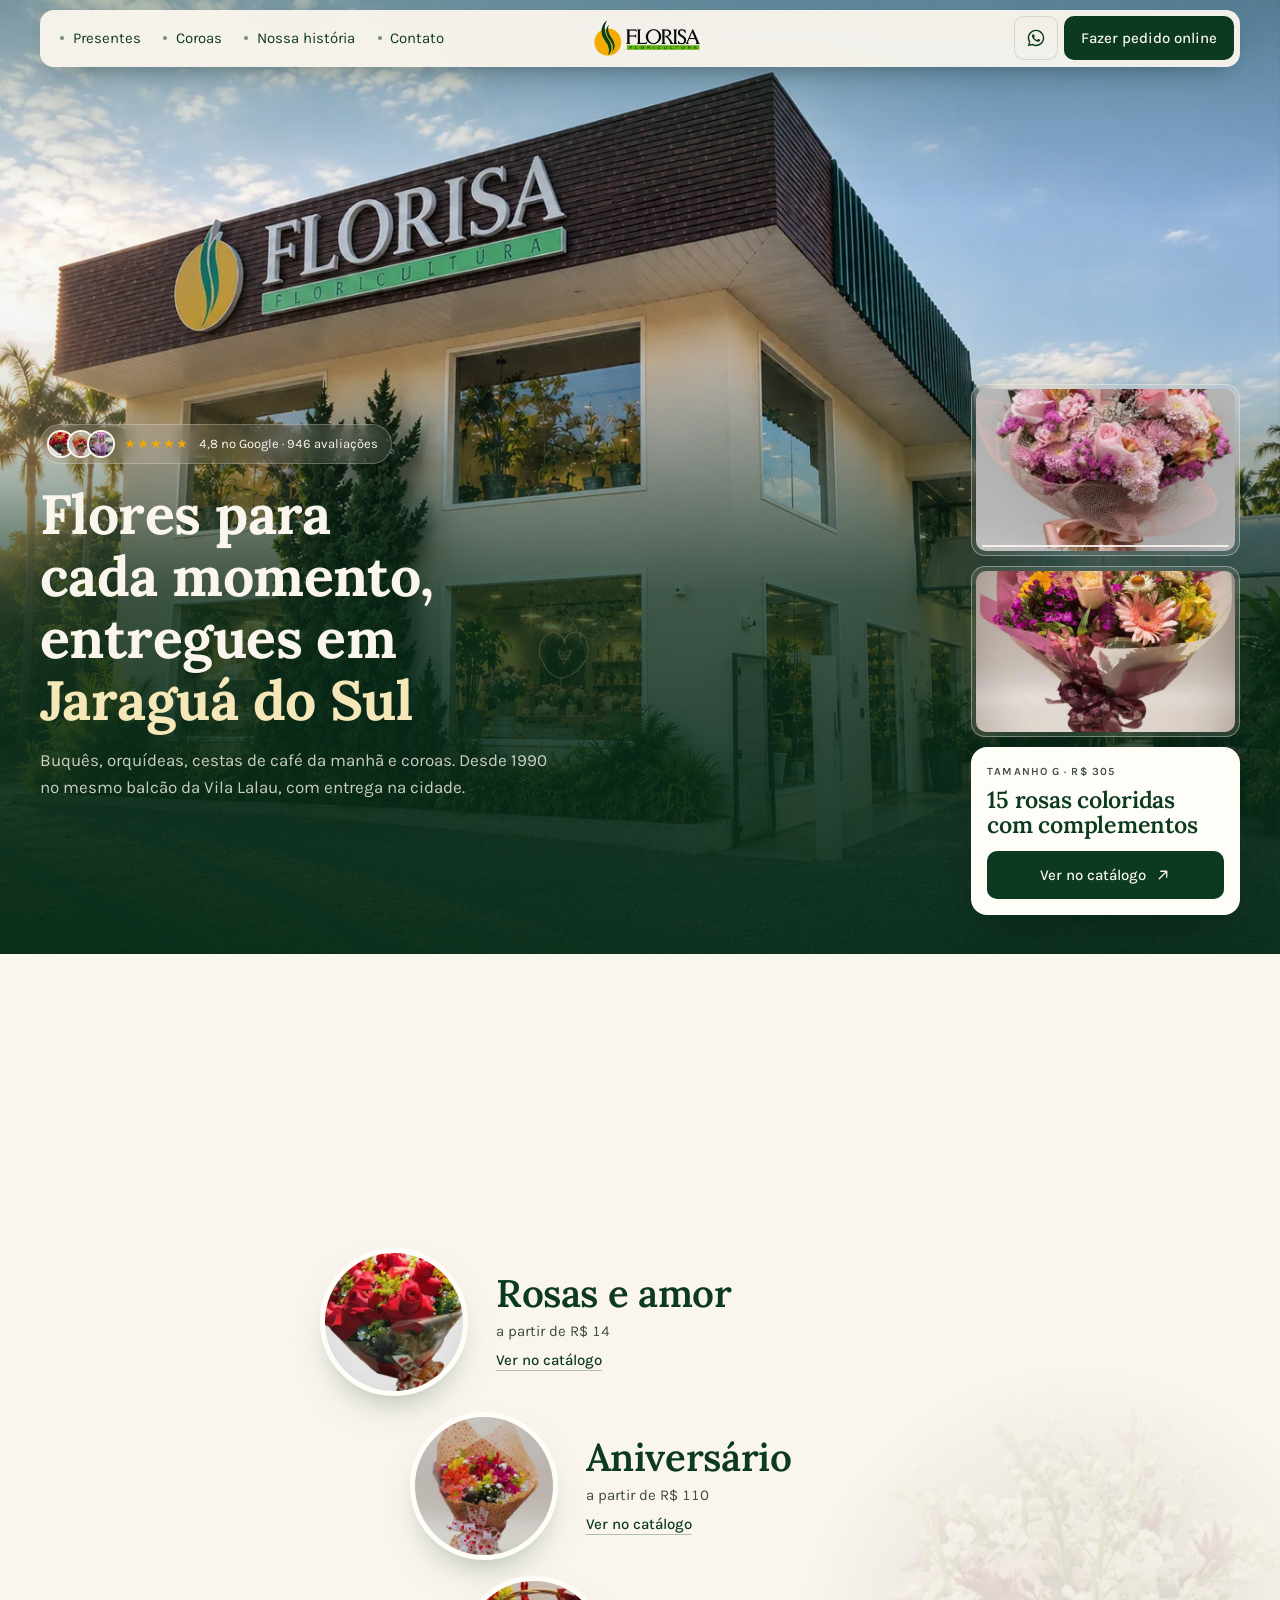
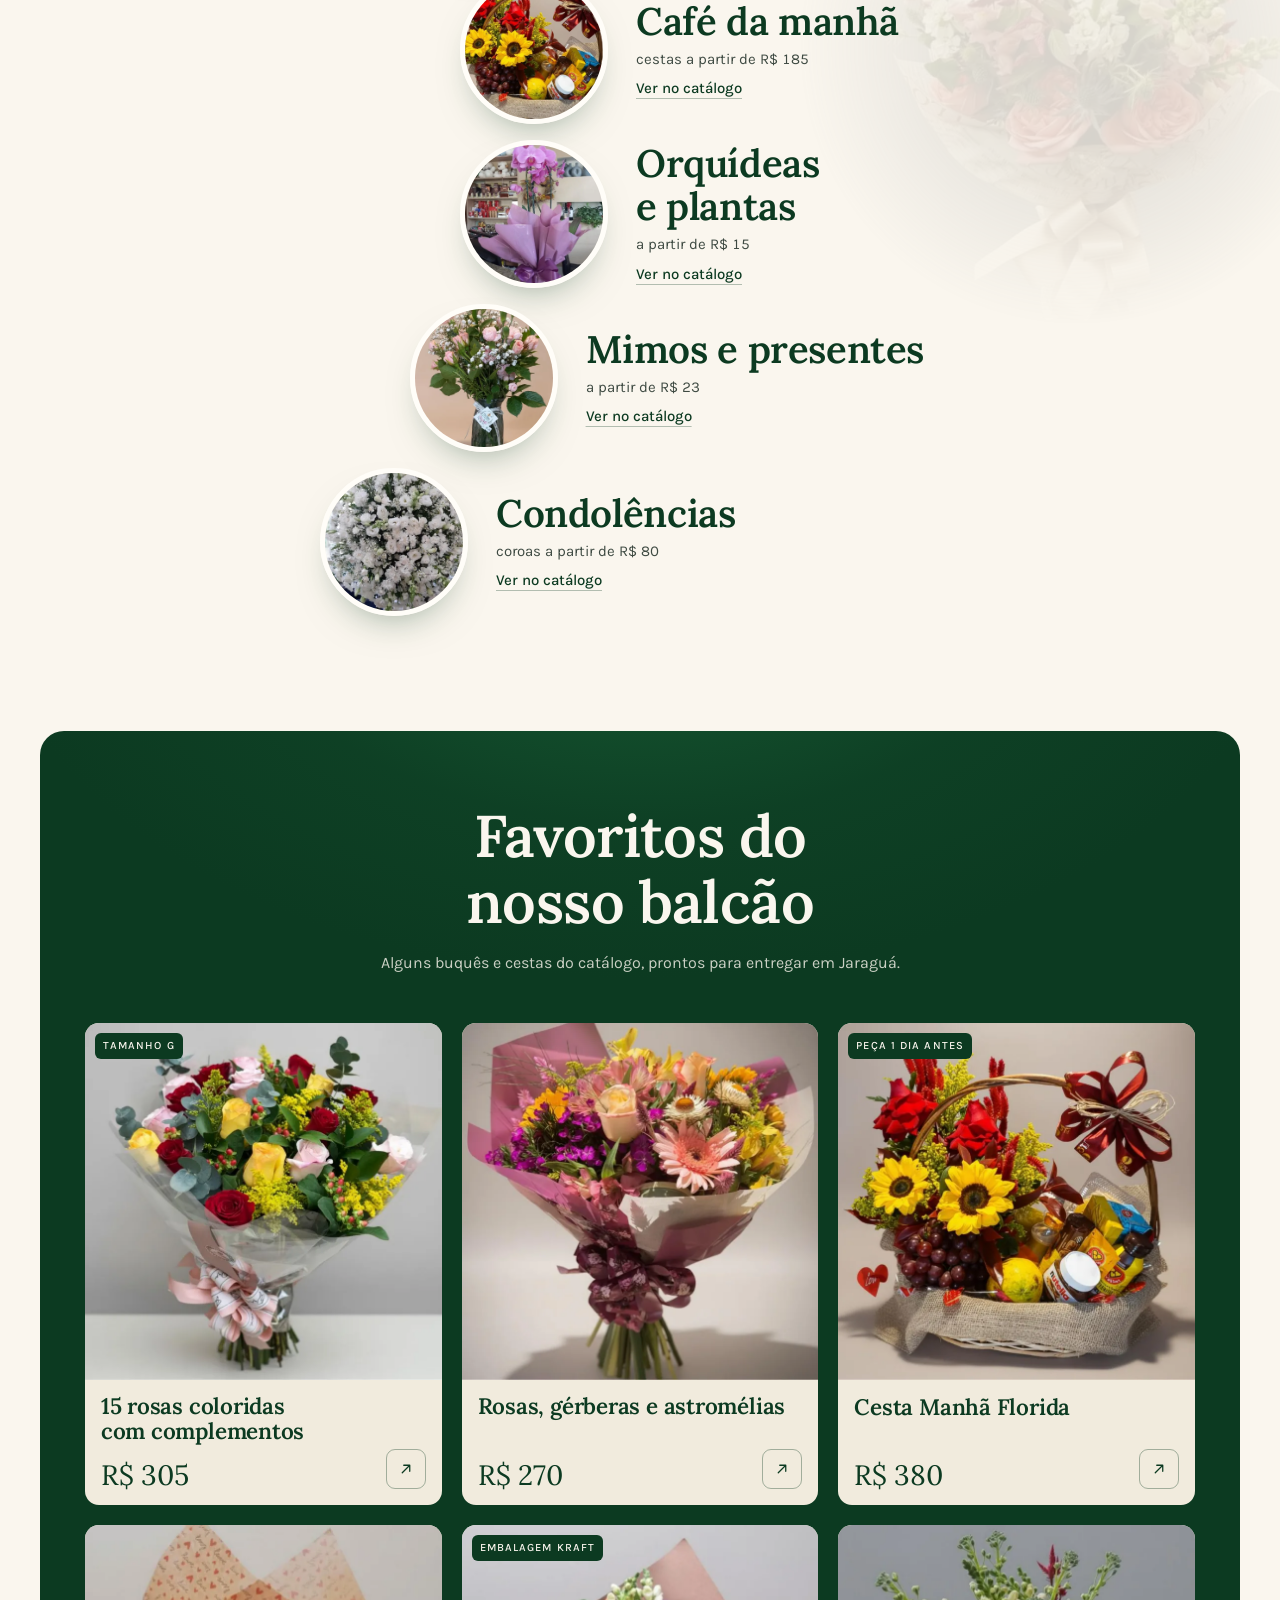
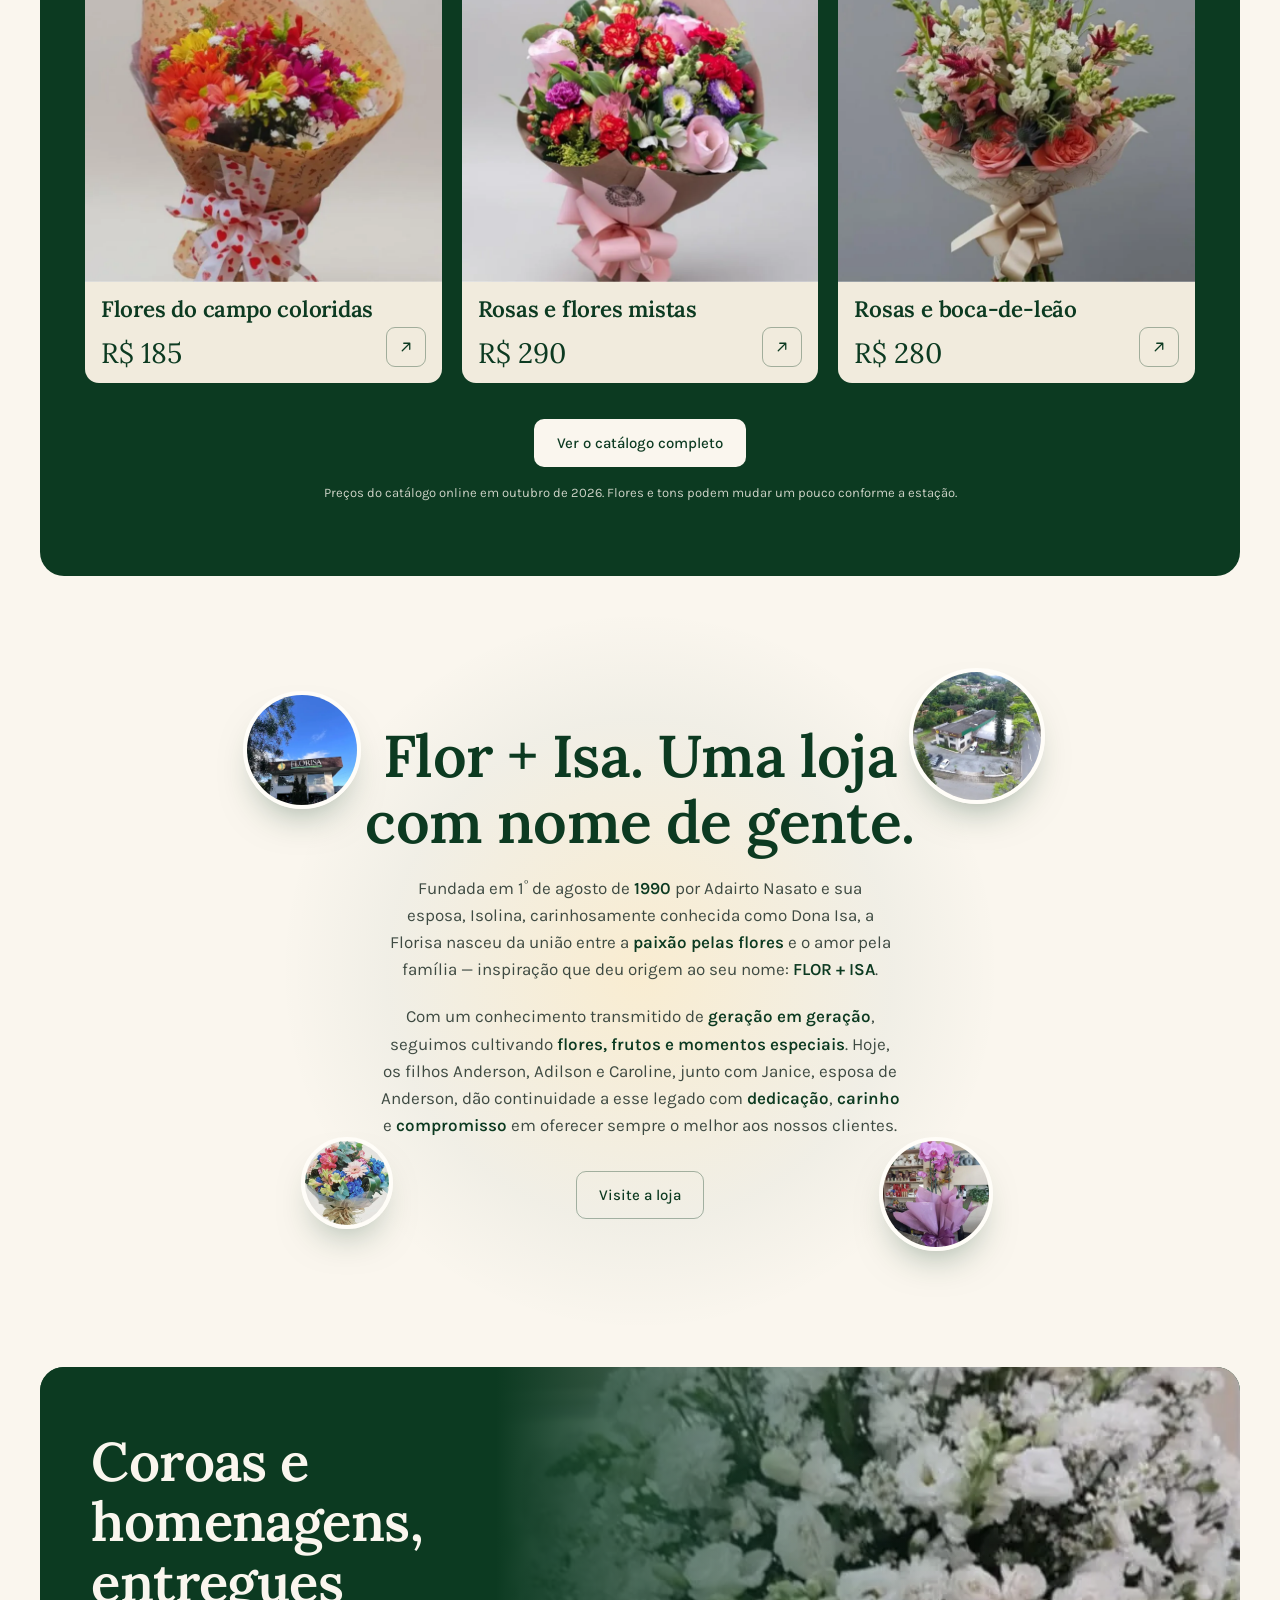
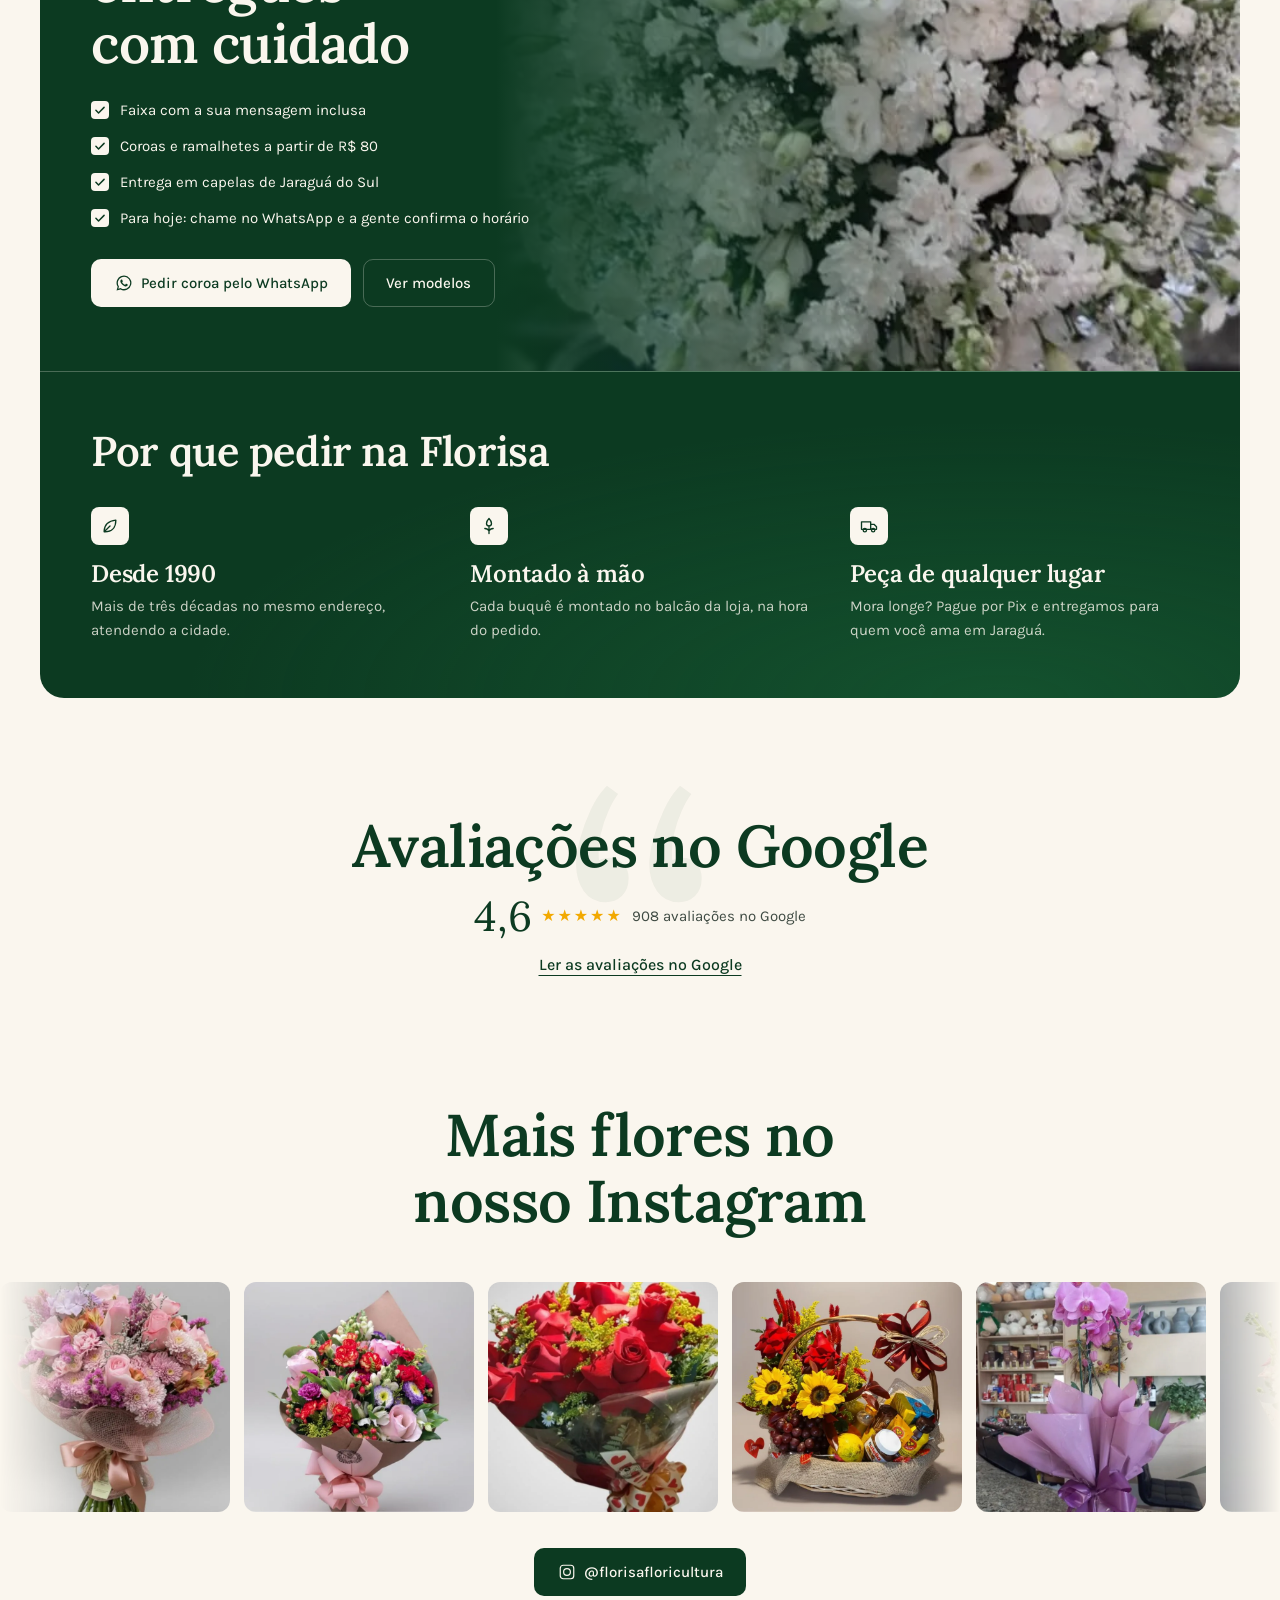
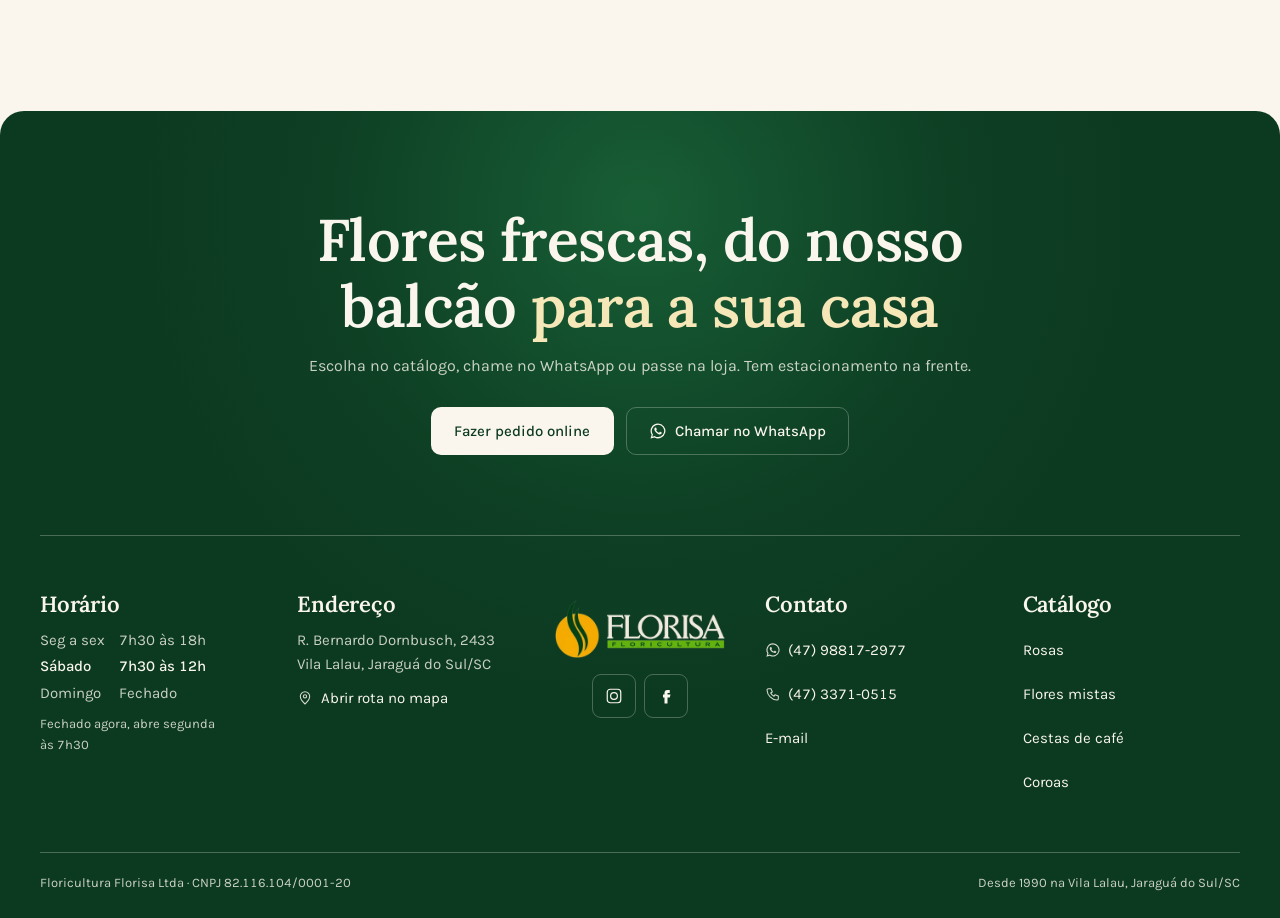
==== index.html @ ae506db5 "Add files via upload" ====
<!doctype html>
<html lang="pt-BR">
<head>
<!--
  Floricultura Florisa — site de página única (Veyroni, 16/10/2026, v5 "verde-mata", hero animado)

  [CONFIRMAR] antes de publicar:
   1. WhatsApp de pedidos (usado: 47 98817-2977) e telefone fixo (usado: 47 3371-0515).
   2. Horário da loja (usado: seg a sex 7h30–18h, sábado 7h30–12h, domingo fechado).
      O Agora Menu mostra outro horário (abre às 8h).
   3. Área de entrega (texto diz "Jaraguá do Sul"; cidades vizinhas pelo WhatsApp).
   4. Autorização da família para os nomes na história.
   5. Nota do Google (usado: 4,8 · 946 avaliações) NÃO conferida: checar no Perfil da Empresa antes de publicar.
      Os cartões de elogio estão ocultos até receber trechos reais de avaliações do Google.
   9. Foto da fachada no topo parece tratada/gerada por IA: trocar por foto real antes de publicar.
   6. Fotos: todas do catálogo da própria Florisa no Agora Menu (16/10/2026). Pedir os originais.
   7. Produtos e preços de "saem do balcão" vêm do Agora Menu em 16/10/2026 e não são
      ranking de vendas: confirmar com a loja quais são de fato os mais pedidos.
   8. og:image aponta para https://floresflorisa.com.br/og.jpg — subir o arquivo og.jpg junto.
-->
<meta charset="utf-8">
<meta name="viewport" content="width=device-width, initial-scale=1, viewport-fit=cover, interactive-widget=resizes-content">
<title>Floricultura Florisa | Flores e Coroas em Jaraguá do Sul — desde 1990</title>
<meta name="description" content="Floricultura de família na Vila Lalau, em Jaraguá do Sul, desde 1990. Buquês, rosas, orquídeas, cestas de café da manhã e coroas, com entrega na cidade.">
<link rel="canonical" href="https://floresflorisa.com.br/">
<meta name="theme-color" content="#0C3A21">
<meta name="color-scheme" content="light">
<meta property="og:type" content="website">
<meta property="og:locale" content="pt_BR">
<meta property="og:title" content="Floricultura Florisa — Vila Lalau, Jaraguá do Sul, desde 1990">
<meta property="og:description" content="Buquês, orquídeas, cestas e coroas, com entrega em Jaraguá do Sul.">
<meta property="og:url" content="https://floresflorisa.com.br/">
<meta property="og:image" content="https://floresflorisa.com.br/og.jpg">
<meta property="og:image:width" content="1200">
<meta property="og:image:height" content="630">
<link rel="icon" type="image/png" href="[data-uri]">
<link rel="apple-touch-icon" href="[data-uri]">
<link rel="preconnect" href="https://fonts.googleapis.com">
<link rel="preconnect" href="https://fonts.gstatic.com" crossorigin>
<link href="https://fonts.googleapis.com/css2?family=Lora:ital,wght@0,400;0,500;0,600;0,700;1,500&family=Karla:wght@400;500;600;700&display=swap" rel="stylesheet">

<script type="application/ld+json">
{
  "@context": "https://schema.org",
  "@type": "Florist",
  "name": "Floricultura Florisa",
  "url": "https://floresflorisa.com.br/",
  "image": "https://floresflorisa.com.br/og.jpg",
  "telephone": "+55-47-3371-0515",
  "email": "florisa@floresflorisa.com.br",
  "foundingDate": "1990",
  "priceRange": "$$",
  "address": {
    "@type": "PostalAddress",
    "streetAddress": "R. Bernardo Dornbusch, 2433",
    "addressLocality": "Jaraguá do Sul",
    "addressRegion": "SC",
    "postalCode": "89256-100",
    "addressCountry": "BR"
  },
  "areaServed": "Jaraguá do Sul",
  "openingHoursSpecification": [
    { "@type": "OpeningHoursSpecification", "dayOfWeek": ["Monday","Tuesday","Wednesday","Thursday","Friday"], "opens": "07:30", "closes": "18:00" },
    { "@type": "OpeningHoursSpecification", "dayOfWeek": "Saturday", "opens": "07:30", "closes": "12:00" }
  ],
  "paymentAccepted": "Dinheiro, Pix, Cartão de crédito",
  "hasOfferCatalog": { "@type": "OfferCatalog", "name": "Catálogo online", "url": "https://app.agoramenu.com.br/floricultura_florisa" },
  "sameAs": ["https://www.instagram.com/florisafloricultura/", "https://www.facebook.com/floresflorisa"]
}
</script>

<style>
/* ================= TOKENS ================= */
:root{
  --mata:#0C3A21;          /* verde do logo, escurecido: fundo das partes fortes */
  --mata-2:#14522F;
  --creme:#FAF6EE;         /* fundo claro */
  --creme-2:#F1EBDD;       /* rodapé dos cartões */
  --papel:#FFFDF8;
  --sol:#F2A900;           /* amarelo do logo: estrelas e detalhes */
  --tinta:#0C3A21;         /* títulos no creme */
  --texto:#3E4A42;
  --texto-claro:rgba(250,246,238,.8);
  --linha:rgba(12,58,33,.14);
  --linha-clara:rgba(250,246,238,.26);
  --brilho:radial-gradient(closest-side, rgba(34,124,70,.55), rgba(20,82,47,.25) 62%, transparent 100%);

  --f-titulo:"Lora", Georgia, serif;
  --f-texto:"Karla", system-ui, -apple-system, "Segoe UI", sans-serif;
  --t-xs:.8125rem; --t-s:.9375rem; --t-m:1rem;
  --t-h2:clamp(2.25rem, 1.6rem + 2.6vw, 3.75rem);
  --t-h1:clamp(2.75rem, 1.4rem + 5.2vw, 5.4rem);

  --largura:75rem;
  --raio:14px; --raio-g:24px;
  --ease-out:cubic-bezier(0.23, 1, 0.32, 1);
  --ease-drawer:cubic-bezier(0.32, 0.72, 0, 1);
}

/* ================= BASE ================= */
*,*::before,*::after{box-sizing:border-box}
html{-webkit-text-size-adjust:100%;-webkit-tap-highlight-color:transparent;scroll-behavior:smooth;scroll-padding-top:96px}
body{margin:0;background:var(--creme);color:var(--texto);font:400 var(--t-m)/1.6 var(--f-texto);overflow-x:clip}
::selection{background:var(--sol);color:var(--mata)}
img{display:block;max-width:100%;height:auto}
a{color:inherit}
h1,h2,h3{font-family:var(--f-titulo);font-weight:600;line-height:1.12;margin:0;letter-spacing:-.01em;text-wrap:balance;color:var(--tinta)}
h1 em,h2 em{font-style:normal}
.k,.produto .tag{letter-spacing:.1em;text-transform:uppercase;font-weight:600}
p{margin:0;text-wrap:pretty}
.wrap{width:min(100% - 2rem, var(--largura));margin-inline:auto}
.num{font-variant-numeric:tabular-nums lining-nums}
.sprite{position:absolute;width:0;height:0;overflow:hidden}
.pular{position:absolute;left:1rem;top:-4rem;background:var(--papel);color:var(--mata);padding:.6rem 1rem;border-radius:8px;z-index:100}
.pular:focus{top:1rem}
:focus-visible{outline:2px solid var(--sol);outline-offset:3px;border-radius:6px}
.claro :focus-visible{outline-color:var(--mata)}

/* Botões */
.btn{display:inline-flex;align-items:center;justify-content:center;gap:.5rem;min-height:48px;padding:.75rem 1.4rem;border-radius:10px;
  font:500 var(--t-s)/1.2 var(--f-texto);text-decoration:none;cursor:pointer;border:1px solid transparent;white-space:nowrap;
  transition:transform 160ms var(--ease-out), background-color 200ms ease, color 200ms ease, border-color 200ms ease;
  touch-action:manipulation;user-select:none;-webkit-user-select:none}
.btn:active{transform:scale(.97)}
.btn svg{width:18px;height:18px;flex:none}
.btn-creme{background:var(--creme);color:var(--mata)}
.btn-contorno{border-color:var(--linha-clara);color:var(--creme)}
.btn-mata{background:var(--mata);color:var(--creme)}
.btn-contorno-escuro{border-color:rgba(12,58,33,.35);color:var(--mata)}
@media (hover:hover) and (pointer:fine){
  .btn-creme:hover{background:#fff}
  .btn-contorno:hover{border-color:var(--creme);background:rgba(250,246,238,.07)}
  .btn-mata:hover{background:var(--mata-2)}
  .btn-contorno-escuro:hover{border-color:var(--mata)}
}

/* ================= NAV (pílula flutuante) ================= */
.nav{position:fixed;top:calc(10px + env(safe-area-inset-top,0px));left:0;right:0;z-index:50;pointer-events:none}
.nav .pilula{pointer-events:auto;display:flex;align-items:center;justify-content:space-between;gap:1rem;
  background:rgba(250,246,238,.95);backdrop-filter:blur(10px);-webkit-backdrop-filter:blur(10px);border-radius:14px;padding:6px 6px 6px 14px;
  box-shadow:0 10px 30px -14px rgba(5,25,14,.55)}
.nav ul{list-style:none;margin:0;padding:0;display:none;gap:1.4rem;font-size:var(--t-s);color:var(--mata)}
.nav li{display:flex;align-items:center;gap:.55rem}
.nav li::before{content:"";width:4px;height:4px;border-radius:50%;background:var(--mata);opacity:.55}
.nav ul a{text-decoration:none;padding:.65rem 0;text-underline-offset:5px}
.nav .marca{display:block}
.nav .marca img{height:36px;width:auto}
.nav .lado{display:flex;gap:6px}
.nav .icone{display:inline-flex;align-items:center;justify-content:center;width:44px;height:44px;border:1px solid var(--linha);border-radius:10px;color:var(--mata);transition:border-color 200ms ease}
.nav .icone svg{width:20px;height:20px}
.nav .btn{min-height:44px;padding:.6rem 1rem}
@media (min-width:960px){
  .nav .pilula{display:grid;grid-template-columns:1fr auto 1fr;padding-left:20px}
  .nav ul{display:flex}
  .nav .lado{justify-self:end}
}
@media (hover:hover) and (pointer:fine){ .nav ul a:hover{text-decoration:underline} .nav .icone:hover{border-color:var(--mata)} }
@media (max-width:440px){ .nav .btn .longo{display:none} }

/* ================= HERO (quadro com foto cheia + marca gigante) ================= */
.hero{position:relative;background:var(--mata)}
.quadro{--sy:0;--mx:0;--my:0;position:relative;isolation:isolate;overflow:hidden;color:var(--creme);background:var(--mata);
  min-height:max(660px, 100svh);display:grid;grid-template-columns:minmax(0,1fr) auto;align-items:end;gap:1.5rem 2.5rem;
  padding:clamp(1.25rem,3vw,2.5rem);padding-top:clamp(220px,30vw,420px);padding-left:max(clamp(1.25rem,3vw,2.5rem), calc((100% - var(--largura)) / 2));padding-right:max(clamp(1.25rem,3vw,2.5rem), calc((100% - var(--largura)) / 2))}
.quadro::after{content:"";position:absolute;inset:0;z-index:-1;pointer-events:none;opacity:.14;mix-blend-mode:overlay;
  background-image:url("data:image/svg+xml,%3Csvg xmlns='http://www.w3.org/2000/svg' width='180' height='180'%3E%3Cfilter id='n'%3E%3CfeTurbulence type='fractalNoise' baseFrequency='.9' numOctaves='2' stitchTiles='stitch'/%3E%3C/filter%3E%3Crect width='100%25' height='100%25' filter='url(%23n)'/%3E%3C/svg%3E")}
.fundo{position:absolute;inset:-3% 0;z-index:-4;transform:translate3d(calc(var(--mx) * -10px), calc(var(--sy) * .22px), 0) scale(calc(1 + var(--sy) * .00008))}
.fundo img{position:absolute;inset:0;width:100%;height:100%;object-fit:cover;object-position:40% 18%;opacity:0;scale:1.12;filter:blur(14px) saturate(.9);
  transition:opacity 1.3s var(--ease-out), scale 7s var(--ease-out), filter 1.3s var(--ease-out)}
.fundo img.ativo{opacity:1;scale:1;filter:blur(0) saturate(.9)}
.veu{position:absolute;inset:0;z-index:-3;pointer-events:none;
  background:linear-gradient(180deg, rgba(12,58,33,.35) 0%, rgba(12,58,33,0) 22%, rgba(8,43,24,.05) 38%, rgba(8,43,24,.7) 62%, rgba(8,43,24,.95) 100%),
  radial-gradient(80% 70% at 0% 100%, rgba(8,43,24,.75), transparent 70%)}
.gigante{position:absolute;left:0;right:0;top:clamp(78px,8vw,104px);z-index:-2;margin:0;text-align:center;white-space:nowrap;pointer-events:none;user-select:none;
  font:400 clamp(4rem,18.5vw,22rem)/.8 var(--f-titulo);letter-spacing:-.02em;font-variation-settings:"opsz" 96;
  transform:translate3d(calc(var(--mx) * 22px), calc(var(--sy) * .45px), 0);opacity:calc(1 - var(--sy) / 700)}
.gigante .l{display:inline-block;color:transparent;-webkit-background-clip:text;background-clip:text;
  background-image:linear-gradient(180deg, rgba(250,246,238,.96) 0%, rgba(250,246,238,.72) 48%, rgba(250,246,238,.08) 92%)}
.letras .l{display:inline-block}
.js .letras .l{opacity:0;transform:translateY(38%) rotate(4deg);filter:blur(16px)}
.js .letras.on .l{animation:sobe 1500ms var(--ease-out) forwards;animation-delay:calc(var(--i) * 70ms + var(--d0,0ms))}
@keyframes sobe{to{opacity:1;transform:none;filter:blur(0)}}
.js .fundo img.ativo{animation:assenta 2400ms var(--ease-out) both}
@keyframes assenta{from{scale:1.12;filter:blur(10px) saturate(.9)}}
.texto{max-width:38rem;transform:translate3d(0, calc(var(--sy) * -.08px), 0)}
.selo{display:inline-flex;align-items:center;gap:.6rem;min-height:40px;padding:.3rem .8rem .3rem .35rem;border-radius:999px;background:rgba(250,246,238,.1);border:1px solid var(--linha-clara);
  backdrop-filter:blur(10px);-webkit-backdrop-filter:blur(10px);font-size:var(--t-xs);color:var(--creme);text-decoration:none;transition:background-color 200ms ease}
.selo .rostos{display:flex}
.selo .rostos img{width:28px;height:28px;border-radius:50%;object-fit:cover;border:2px solid var(--creme);margin-left:-8px}
.selo .rostos img:first-child{margin-left:0}
@media (hover:hover) and (pointer:fine){.selo:hover{background:rgba(250,246,238,.18)}}
.estrelas{color:var(--sol);letter-spacing:.12em;font-size:.8rem}
.hero h1{font-weight:700;color:var(--creme);font-size:clamp(2.2rem, 1.3rem + 2.7vw, 3.9rem);max-width:15ch;margin:1.1rem 0 0}
.hero h1 em{color:#F6E7B8}
.hero .sub{max-width:32rem;margin:1rem 0 0;color:var(--texto-claro);font-size:1.0625rem}
.hero .acoes{display:flex;flex-wrap:wrap;gap:.75rem;margin-top:1.6rem}
.confianca{display:flex;flex-wrap:wrap;align-items:center;gap:.4rem 1rem;margin-top:1.2rem;font-size:var(--t-xs);color:var(--texto-claro)}
.confianca span{display:inline-flex;align-items:center;gap:.45rem}
.confianca svg{width:15px;height:15px;opacity:.85}
.confianca .sep{width:1px;height:12px;background:var(--linha-clara)}
.status[data-aberto="sim"]::before{content:"";width:7px;height:7px;border-radius:50%;background:var(--sol);box-shadow:0 0 0 3px rgba(242,169,0,.22);animation:pulsa 2.4s ease-out infinite}
@keyframes pulsa{0%{box-shadow:0 0 0 0 rgba(242,169,0,.5)}70%,100%{box-shadow:0 0 0 8px rgba(242,169,0,0)}}
.lateral{width:clamp(230px,21vw,290px);display:grid;gap:10px}
.miniaturas{display:grid;gap:10px}
.mini-b{position:relative;display:block;width:100%;padding:4px;border-radius:14px;cursor:pointer;overflow:hidden;
  background:rgba(250,246,238,.12);border:1px solid rgba(250,246,238,.38);backdrop-filter:blur(10px);-webkit-backdrop-filter:blur(10px);
  transition:transform 300ms var(--ease-out), border-color 200ms ease}
.mini-b[hidden]{display:none}
.mini-b img{width:100%;aspect-ratio:16/10;object-fit:cover;border-radius:10px;transition:transform 700ms var(--ease-out)}
.mini-b::after{content:"";position:absolute;left:10px;right:10px;bottom:8px;height:2px;border-radius:2px;background:var(--creme);transform:scaleX(0);transform-origin:left;opacity:0}
.mini-b.proxima::after{opacity:.9;animation:carrega var(--tempo,6s) linear forwards}
.lateral:hover .mini-b.proxima::after{animation-play-state:paused}
@keyframes carrega{to{transform:scaleX(1)}}
.mini-b:active{transform:scale(.97)}
@media (hover:hover) and (pointer:fine){.mini-b:hover{border-color:var(--creme)}.mini-b:hover img{transform:scale(1.06)}}
.cartao-info{background:var(--papel);color:var(--mata);border-radius:16px;padding:1rem 1rem 1rem;box-shadow:0 24px 50px -24px rgba(5,25,14,.7)}
.cartao-info .k{display:block;font-size:.6875rem;color:var(--texto)}
.cartao-info h2{font-size:1.45rem;line-height:1.08;margin-top:.35rem;min-height:2.16em}
.cartao-info p{font-size:var(--t-xs);color:var(--texto);margin-top:.35rem}
.cartao-info .btn{width:100%;margin-top:.9rem}
.cartao-info .troca{transition:opacity 300ms var(--ease-out), transform 300ms var(--ease-out), filter 300ms var(--ease-out)}
.cartao-info.saindo .troca{opacity:0;transform:translateY(6px);filter:blur(4px)}
.js .lateral.surge{transform:translateX(40px)}
.js .lateral.surge.on{transform:none}
@media (max-width:860px){
  .quadro{grid-template-columns:1fr;padding-top:clamp(170px,40vw,300px);align-content:end}
  .lateral{width:100%;order:-1}
  .miniaturas{grid-template-columns:repeat(2,minmax(0,1fr))}
  .cartao-info{display:none}
}
@media (max-width:520px){.confianca{flex-direction:column;align-items:flex-start}.confianca .sep{display:none}.hero .acoes .btn{flex:1 1 100%}}

/* entrada do texto: palavra por palavra, saindo do desfoque */
.palavras .w{display:inline-block}
.js .palavras .w{opacity:0;filter:blur(10px);transform:translateY(.22em)}
.js .palavras.on .w{animation:desfoca 900ms var(--ease-out) forwards;animation-delay:calc(var(--i) * 55ms)}
@keyframes desfoca{to{opacity:1;filter:blur(0);transform:none}}
.js .surge{opacity:0;transform:translateY(16px);filter:blur(6px);transition:opacity 700ms var(--ease-out), transform 700ms var(--ease-out), filter 700ms var(--ease-out);transition-delay:var(--d,0ms)}
.js .surge.on{opacity:1;transform:none;filter:none}

/* ================= SEÇÕES ================= */
.secao{padding:clamp(4.5rem,9vw,7.5rem) 0}
.cab{text-align:center;max-width:40rem;margin:0 auto 3rem}
.cab h2{font-size:var(--t-h2)}
.cab p{margin-top:.9rem;color:var(--texto)}
.escuro .cab h2{color:var(--creme)} .escuro .cab p{color:var(--texto-claro)}

/* Ocasiões: arco de círculos */
.ocasioes{position:relative;overflow-x:clip}
.ocasioes .fundo-flor{position:absolute;right:-6%;top:30%;width:min(560px,70vw);opacity:.14;filter:saturate(.8);pointer-events:none;-webkit-mask-image:radial-gradient(closest-side,#000 50%,transparent);mask-image:radial-gradient(closest-side,#000 50%,transparent)}
.arco{list-style:none;margin:0 auto;padding:0;max-width:40rem;display:grid;gap:clamp(.5rem,1.6vw,1rem);position:relative}
.arco li{--x:0px;padding-left:var(--x)}
.arco li:nth-child(2),.arco li:nth-child(5){--x:clamp(26px,7vw,90px)}
.arco li:nth-child(3),.arco li:nth-child(4){--x:clamp(40px,11vw,140px)}
.ocasiao{display:flex;align-items:center;gap:clamp(1rem,3vw,1.75rem);text-decoration:none;color:inherit;max-width:100%}
.ocasiao .bola{flex:none;width:clamp(92px,15vw,148px);aspect-ratio:1;border-radius:50%;overflow:hidden;border:5px solid var(--papel);box-shadow:0 18px 40px -22px rgba(12,58,33,.55);transition:transform 400ms var(--ease-out)}
.ocasiao .bola img{width:100%;height:100%;object-fit:cover}
.ocasiao h3{font-size:clamp(1.6rem,1.2rem + 1.6vw,2.4rem);color:var(--mata)}
.ocasiao .de{display:block;margin-top:.25rem;font-size:var(--t-s);color:var(--texto)}
.ocasiao .ver{display:inline-block;margin-top:.35rem;font-size:var(--t-s);font-weight:500;color:var(--mata);text-decoration:underline;text-decoration-color:rgba(12,58,33,.3);text-underline-offset:5px}
@media (hover:hover) and (pointer:fine){ .ocasiao:hover .bola{transform:scale(1.05) rotate(-3deg)} .ocasiao:hover .ver{text-decoration-color:currentColor} }
/* o arco "acende" o item que passa pelo meio da tela */
@supports (animation-timeline: view()){
  @media (prefers-reduced-motion:no-preference){
    .arco .ocasiao{animation:foco linear both;animation-timeline:view();animation-range:cover 0% cover 100%}
    @keyframes foco{
      0%{opacity:.3;filter:blur(2px);scale:.88}
      30%,70%{opacity:1;filter:blur(0);scale:1}
      100%{opacity:.3;filter:blur(2px);scale:.88}
    }
  }
}

/* Painel verde */
.painel{background:var(--mata);border-radius:var(--raio-g);color:var(--creme);padding:clamp(3rem,6vw,4.5rem) clamp(.75rem,3.5vw,3rem);position:relative;overflow:clip;isolation:isolate}
.painel::before{content:"";position:absolute;z-index:-1;left:50%;top:-40%;width:110%;aspect-ratio:1.6;transform:translateX(-50%);background:var(--brilho)}
.produtos{list-style:none;margin:0;padding:0;display:grid;grid-template-columns:repeat(2,minmax(0,1fr));gap:clamp(.6rem,2vw,1.25rem)}
@media (min-width:860px){.produtos{grid-template-columns:repeat(3,minmax(0,1fr))}}
.produto{display:flex;flex-direction:column;height:100%;background:var(--creme-2);border-radius:var(--raio);overflow:hidden;text-decoration:none;color:var(--mata);transition:transform 300ms var(--ease-out)}
.produto figure{margin:0;position:relative;overflow:hidden}
.produto img{width:100%;aspect-ratio:1;object-fit:cover;transition:transform 600ms var(--ease-out)}
.produto .tag{position:absolute;left:10px;top:10px;background:var(--mata);color:var(--creme);font-size:.6875rem;font-weight:500;padding:.25rem .5rem;border-radius:6px}
.produto .info{display:grid;grid-template-columns:1fr auto;align-items:end;gap:.35rem .75rem;padding:.9rem 1rem 1rem;flex:1}
.produto h3{grid-column:1 / -1;font-size:clamp(1.125rem,1rem + .5vw,1.4rem);line-height:1.1;align-self:start}
.produto .preco{font:400 clamp(1.4rem,1.2rem + .7vw,1.75rem)/1 var(--f-titulo);color:var(--mata)}
.produto .seta{width:40px;height:40px;border:1px solid rgba(12,58,33,.35);border-radius:9px;display:inline-flex;align-items:center;justify-content:center;transition:background-color 200ms ease,color 200ms ease}
.produto .seta svg{width:18px;height:18px}
@media (hover:hover) and (pointer:fine){ .produto:hover img{transform:scale(1.05)} .produto:hover .seta{background:var(--mata);color:var(--creme)} }
.produto:active{transform:scale(.985)}
.rodape-painel{display:flex;flex-wrap:wrap;justify-content:center;align-items:center;gap:1rem;margin-top:2.25rem;text-align:center}
.rodape-painel .nota{font-size:var(--t-xs);color:var(--texto-claro);width:100%}
@media (max-width:520px){ .produto .info{padding:.7rem .75rem .8rem} .produto .seta{width:34px;height:34px} .produto .tag{font-size:.625rem;left:6px;top:6px} }

/* História */
.historia{position:relative;text-align:center;overflow-x:clip}
.historia .corpo{max-width:46rem;margin:0 auto;position:relative;padding:2rem clamp(0rem,6vw,5rem)}
.historia .corpo::before{content:"";position:absolute;z-index:-1;left:50%;top:50%;width:min(720px,115vw);aspect-ratio:1;transform:translate(-50%,-50%);border-radius:50%;background:radial-gradient(closest-side, rgba(242,169,0,.12), rgba(12,58,33,.04) 70%, transparent)}
.historia h2{font-size:var(--t-h2)}
.historia p{margin:1.25rem auto 0;font-size:1.0625rem;color:var(--texto);max-width:34rem;text-wrap:balance}
.historia p b{color:var(--mata);font-weight:600}
.ord{font-family:Georgia,serif;font-size:.72em;vertical-align:.5em;line-height:0;margin-left:.04em}
.historia .btn{margin-top:2rem}
.flutua{position:absolute;border-radius:50%;overflow:hidden;border:4px solid var(--papel);box-shadow:0 20px 40px -20px rgba(12,58,33,.5)}
.flutua img{width:100%;height:100%;object-fit:cover}
.f1{width:clamp(68px,10vw,118px);aspect-ratio:1;left:-4%;top:0}
.f2{width:clamp(78px,12vw,136px);aspect-ratio:1;right:-5%;top:-4%}
.f3{width:clamp(58px,8vw,92px);aspect-ratio:1;left:4%;bottom:4%}
.f4{width:clamp(68px,10vw,114px);aspect-ratio:1;right:2%;bottom:0}
@media (max-width:760px){
  .historia .corpo{padding:120px 0 120px}
  .f1{left:4%;top:0}.f2{right:4%;top:14px}.f3{left:12%;bottom:6px}.f4{right:8%;bottom:0}
}
@media (prefers-reduced-motion:no-preference){
  .flutua{animation:boia 6s ease-in-out infinite alternate}
  .f2{animation-delay:-2s}.f3{animation-delay:-4s}.f4{animation-delay:-1s}
  @keyframes boia{to{translate:0 -10px}}
}

/* Coroas + por que a Florisa */
.coroas{padding:0}
.coroas::before{display:none}
.coroas .topo-c{position:relative;min-height:clamp(460px,50vw,560px);display:flex;align-items:center;isolation:isolate}
.coroas .topo-c > img{position:absolute;right:0;top:0;width:62%;height:100%;object-fit:cover;object-position:50% 40%;z-index:-2;filter:saturate(.85)}
.coroas .topo-c::before{content:"";position:absolute;inset:0;z-index:-1;background:linear-gradient(90deg, var(--mata) 0%, var(--mata) 38%, rgba(12,58,33,.55) 55%, rgba(12,58,33,0) 80%)}
.coroas .texto-c{padding:clamp(2.5rem,5vw,4rem) clamp(1.25rem,4vw,3.5rem);max-width:34rem}
.coroas h2{color:var(--creme);font-size:clamp(2.1rem,1.5rem + 2.4vw,3.4rem)}
.checks{list-style:none;margin:1.5rem 0 0;padding:0;display:grid;gap:.75rem;color:var(--creme);font-size:var(--t-s)}
.checks li{display:flex;align-items:flex-start;gap:.7rem}
.checks svg{flex:none;width:18px;height:18px;margin-top:.15rem;color:var(--mata);background:var(--creme);border-radius:4px;padding:2px}
.coroas .acoes{display:flex;flex-wrap:wrap;gap:.75rem;margin-top:1.8rem}
.motivos{padding:clamp(2.5rem,5vw,3.5rem) clamp(1.25rem,4vw,3.5rem);border-top:1px solid var(--linha-clara);background:radial-gradient(ellipse at 80% 100%, rgba(34,124,70,.35), transparent 60%)}
.motivos h2{color:var(--creme);font-size:clamp(1.9rem,1.5rem + 1.6vw,2.6rem)}
.motivos ul{list-style:none;margin:2rem 0 0;padding:0;display:grid;gap:1.75rem}
@media (min-width:760px){.motivos ul{grid-template-columns:repeat(3,1fr);gap:2.5rem}}
.motivos .ic{width:38px;height:38px;border-radius:8px;background:var(--creme);color:var(--mata);display:inline-flex;align-items:center;justify-content:center}
.motivos .ic svg{width:20px;height:20px}
.motivos h3{color:var(--creme);font-size:1.5rem;margin-top:1rem}
.motivos p{color:var(--texto-claro);font-size:var(--t-s);margin-top:.4rem;max-width:22rem}
@media (max-width:640px){
  .coroas .topo-c{display:block;min-height:0}
  .coroas .topo-c > img{position:relative;width:100%;height:auto;aspect-ratio:4/3;object-position:50% 30%}
  .coroas .topo-c::before{top:auto;height:calc(100% - (100vw - 2rem) * .75 + 90px);background:linear-gradient(to bottom, rgba(12,58,33,0), var(--mata) 90px)}
  .coroas .texto-c{margin-top:-60px;position:relative}
}

/* Avaliações: cartões espalhados em volta da nota */
.avaliacoes{position:relative;overflow-x:clip}
.nuvem{position:relative;display:grid;gap:.9rem;max-width:68rem;margin:0 auto}
.centro{text-align:center;padding:0 0 1.5rem;position:relative}
.centro .aspas{position:absolute;left:50%;top:50%;transform:translate(-50%,-38%);font:400 26rem/1 var(--f-titulo);color:rgba(12,58,33,.05);pointer-events:none;user-select:none;z-index:-1}
.centro h2{font-size:var(--t-h2)}
.centro .grande{display:flex;flex-wrap:wrap;align-items:center;justify-content:center;gap:.4rem .6rem;margin-top:1rem;font-size:var(--t-s)}
.centro .grande b{font:400 2.6rem/1 var(--f-titulo);color:var(--mata)}
.centro .estrelas{font-size:1rem}
.centro .acao{display:inline-flex;align-items:center;min-height:44px;margin-top:.4rem;font-weight:500;color:var(--mata);text-underline-offset:5px}
.elogio{background:var(--papel);border-radius:12px;padding:1.1rem 1.2rem;box-shadow:0 18px 40px -26px rgba(12,58,33,.45);border:1px solid rgba(12,58,33,.06);max-width:21rem;position:relative}
.elogio p{font:400 1.3rem/1.2 var(--f-titulo);color:var(--mata)}
.elogio span{display:block;margin-top:.55rem;font-size:var(--t-xs);color:var(--texto)}
.elogio .mini{position:absolute;margin:0;width:38px;height:38px;border-radius:50%;overflow:hidden;border:3px solid var(--papel);box-shadow:0 6px 14px -6px rgba(12,58,33,.5)}
.elogio .mini img{width:100%;height:100%;object-fit:cover}
@media (max-width:899px){
  .centro .aspas{font-size:14rem;transform:translate(-50%,-60%)}
  .nuvem{grid-template-columns:1fr 1fr}
  .centro{grid-column:1 / -1}
  .elogio{max-width:none}
  .elogio .mini{display:none}
  .elogio p{font-size:1.15rem}
  .e5{grid-column:1 / -1}
}
@media (max-width:520px){ .nuvem{grid-template-columns:1fr} }
.nuvem.vazia{display:block;height:auto}
.nuvem.vazia .centro{position:static;transform:none;width:auto;padding:0}
@media (min-width:900px){
  .nuvem:not(.vazia){display:block;height:640px}
  .centro{position:absolute;left:50%;top:50%;transform:translate(-50%,-50%);width:27rem}
  .elogio{position:absolute}
  .e1{left:0;top:70px}.e2{right:0;top:20px}.e3{left:5%;bottom:40px}.e4{right:2%;bottom:70px}.e5{left:38%;bottom:-10px;max-width:18rem}
  .e1 .mini{right:-14px;bottom:-14px}.e2 .mini{left:-14px;bottom:-14px}.e3 .mini{right:-14px;top:-14px}.e4 .mini{left:-14px;top:-14px}.e5 .mini{right:-14px;top:-14px}
}

/* Instagram: faixa rolando */
.insta{text-align:center;padding-top:0}
.faixa{overflow:hidden;-webkit-mask-image:linear-gradient(90deg,transparent,#000 7%,#000 93%,transparent);mask-image:linear-gradient(90deg,transparent,#000 7%,#000 93%,transparent)}
.trilho{display:flex;gap:14px;width:max-content;animation:rola 55s linear infinite}
.trilho img{width:clamp(150px,20vw,230px);aspect-ratio:1;object-fit:cover;border-radius:12px}
@keyframes rola{to{transform:translateX(calc(-50% - 7px))}}
@media (hover:hover){ .faixa:hover .trilho{animation-play-state:paused} }
.insta .btn{margin-top:2.25rem}

/* Final + rodapé */
.final{background:var(--mata);color:var(--creme);border-radius:var(--raio-g) var(--raio-g) 0 0;position:relative;overflow:clip;isolation:isolate;padding:clamp(4rem,8vw,6rem) 0 calc(1.5rem + 80px + env(safe-area-inset-bottom,0px))}
.final::before{content:"";position:absolute;z-index:-1;left:50%;top:-50%;width:min(1000px,170vw);aspect-ratio:1;transform:translateX(-50%);border-radius:50%;background:var(--brilho)}
.final .chamada{text-align:center;max-width:44rem;margin:0 auto}
.final h2{color:var(--creme);font-size:var(--t-h2)}
.final h2 em{color:#F6E7B8}
.final .chamada p{color:var(--texto-claro);margin-top:.9rem}
.final .acoes{display:flex;flex-wrap:wrap;justify-content:center;gap:.75rem;margin-top:1.75rem}
.colunas{display:grid;grid-template-columns:1fr 1fr;gap:2.25rem 1.25rem;margin-top:clamp(3.5rem,7vw,5rem);padding-top:clamp(2.5rem,5vw,3.5rem);border-top:1px solid var(--linha-clara);font-size:var(--t-s)}
.colunas h3{color:var(--creme);font-size:1.375rem;margin-bottom:.7rem}
.colunas p,.colunas address,.colunas dd,.colunas dt{color:var(--texto-claro);font-style:normal}
.colunas a{color:var(--creme)}
.colunas .marca-c{grid-column:1 / -1;text-align:center;order:-1}
.colunas .marca-c img{height:58px;width:auto;margin:0 auto}
.horas{margin:0;display:grid;grid-template-columns:auto 1fr;gap:.15rem .9rem}
.horas dd{margin:0}
.horas .hoje{color:var(--creme);font-weight:500}
.colunas .status{display:inline-flex;align-items:center;gap:.45rem;margin-top:.6rem;font-size:var(--t-xs)}
.lista-c{list-style:none;margin:0;padding:0}
.lista-c a{display:inline-flex;align-items:center;gap:.45rem;min-height:44px;text-decoration:none;text-underline-offset:4px}
.lista-c svg{width:16px;height:16px;opacity:.85;flex:none}
@media (hover:hover) and (pointer:fine){ .lista-c a:hover{text-decoration:underline} }
.redes{display:flex;justify-content:center;gap:.5rem;margin-top:1rem}
.redes a{width:44px;height:44px;border-radius:9px;border:1px solid var(--linha-clara);display:inline-flex;align-items:center;justify-content:center}
.redes svg{width:18px;height:18px}
@media (max-width:520px){ .colunas{grid-template-columns:1fr} .lista-c a{word-break:break-word} }
@media (min-width:960px){
  .colunas{grid-template-columns:1fr 1fr auto 1fr 1fr;align-items:start;gap:2.5rem}
  .colunas .marca-c{grid-column:auto;order:3;padding-top:.5rem}
  .colunas > div:nth-child(4),.colunas > div:nth-child(5){order:4}
}
.legal{display:flex;flex-wrap:wrap;justify-content:space-between;gap:.5rem 1rem;margin-top:3rem;padding-top:1.25rem;border-top:1px solid var(--linha-clara);font-size:var(--t-xs);color:var(--texto-claro)}
@media (min-width:900px){.final{padding-bottom:1.5rem}}

/* Barra fixa do celular */
.barra{position:fixed;left:10px;right:10px;bottom:calc(10px + env(safe-area-inset-bottom,0px));z-index:60;display:flex;gap:6px;padding:6px;background:rgba(250,246,238,.96);backdrop-filter:blur(10px);-webkit-backdrop-filter:blur(10px);border-radius:14px;box-shadow:0 12px 30px -10px rgba(5,25,14,.55);
  transition:transform 320ms var(--ease-drawer), opacity 320ms var(--ease-drawer), visibility 0s linear 0s}
.barra[data-oculta]{transform:translateY(calc(100% + 20px));opacity:0;visibility:hidden;transition:transform 220ms var(--ease-out), opacity 220ms var(--ease-out), visibility 0s linear 220ms}
.barra .btn{flex:1;min-height:48px}
.barra .btn-contorno-escuro{flex:0 0 auto}
@media (min-width:900px){.barra{display:none}}

@media (prefers-reduced-motion:reduce){
  html{scroll-behavior:auto}
  .js .palavras .w{opacity:1;filter:none;transform:none}
  .js .palavras.on .w{animation:none}
  .js .surge{transform:none;filter:none;transition:opacity 300ms ease}
  .trilho{animation:none}
  .faixa{overflow-x:auto}
  .btn:active,.produto:active{transform:none}
}
/* ================= ABERTURA (logo voa para o cabeçalho) ================= */
.abertura{display:none}
.intro .abertura{display:block;position:fixed;inset:0;z-index:200;pointer-events:auto;cursor:pointer}
.abertura .pano{position:absolute;inset:0;background:radial-gradient(60% 50% at 50% 50%, var(--mata-2), var(--mata) 70%);transition:transform 900ms var(--ease-drawer)}
.abertura.sobe .pano{transform:translateY(-100%)}
.abertura .voo{position:fixed;left:50%;top:50%;width:min(72vw,420px);transform:translate(-50%,-50%);transform-origin:0 0;will-change:transform}
.abertura .voo img{width:100%;height:auto}
.abertura .voo .clara{position:absolute;inset:0;opacity:0;transition:opacity 500ms ease 350ms}
.abertura.sobe .voo .clara{opacity:1}
.abertura.sobe .voo .escura{opacity:0;transition:opacity 500ms ease 350ms}
.abertura .voo .escura{animation:surgeLogo 1100ms var(--ease-out) 150ms both}
@keyframes surgeLogo{from{opacity:0;filter:blur(14px);clip-path:inset(0 100% 0 0);scale:.92}60%{clip-path:inset(0 0 0 0)}to{opacity:1;filter:blur(0);scale:1}}
.intro .nav .marca img{opacity:0}
.intro .nav .pilula{animation:none}
.intro .fundo img.ativo{animation-play-state:paused}
.abertura.fim{opacity:0;transition:opacity 250ms ease}

/* ================= EFEITOS EXTRAS ================= */
.progresso{position:fixed;left:0;top:0;right:0;height:2px;z-index:70;background:var(--sol);transform-origin:left;transform:scaleX(0);pointer-events:none}
.js .nav .pilula{animation:desce 900ms var(--ease-out) 500ms both}
@keyframes desce{from{opacity:0;transform:translateY(-24px);filter:blur(6px)}}
/* produtos: véu verde sobe e a foto assenta */
.produto .tag{z-index:1}
.js .produto figure::after{content:"";position:absolute;inset:0;background:var(--mata-2);transform-origin:top;transition:transform 1100ms var(--ease-drawer);transition-delay:calc(var(--d,0ms) + 180ms)}
.js .surge.on .produto figure::after{transform:scaleY(0)}
.js .produto img{scale:1.18;transition:transform 600ms var(--ease-out), scale 1600ms var(--ease-out)}
.js .surge.on .produto img{scale:1}
/* avaliações: cartões chegam do centro, girando de leve */
.js .elogio.surge{transform:translate(var(--ex,0), var(--ey,30px)) rotate(var(--er,0deg)) scale(.88)}
.js .elogio.surge.on{transform:none}
.e1{--ex:80px;--ey:40px;--er:-7deg}.e2{--ex:-80px;--ey:50px;--er:6deg}.e3{--ex:70px;--ey:-40px;--er:5deg}.e4{--ex:-70px;--ey:-40px;--er:-6deg}.e5{--ey:-50px;--er:3deg}
.js .elogio .mini{scale:0;transition:scale 600ms cubic-bezier(.34,1.56,.64,1);transition-delay:calc(var(--d,0ms) + 500ms)}
.js .elogio.on .mini{scale:1}
@media (hover:hover) and (pointer:fine){.elogio{transition:translate 400ms var(--ease-out), box-shadow 400ms var(--ease-out)}.elogio:hover{translate:0 -6px;box-shadow:0 26px 50px -26px rgba(12,58,33,.55)}}
/* instagram */
.trilho img{transition:transform 500ms var(--ease-out)}
@media (hover:hover) and (pointer:fine){.trilho img:hover{transform:scale(1.04) rotate(-1.5deg)}}
/* assinatura gigante no rodapé */
.assinatura{margin:clamp(2rem,5vw,3.5rem) 0 -.12em;text-align:center;white-space:nowrap;pointer-events:none;user-select:none;font:400 clamp(3.5rem,17vw,18rem)/.8 var(--f-titulo);letter-spacing:-.02em;font-variation-settings:"opsz" 96;overflow:hidden;padding-top:.1em}
.assinatura .l{color:transparent;-webkit-background-clip:text;background-clip:text;background-image:linear-gradient(180deg, rgba(250,246,238,.34), rgba(250,246,238,0) 88%)}
@supports (animation-timeline: view()){
  @media (prefers-reduced-motion:no-preference){
    .progresso{animation:enche linear both;animation-timeline:scroll(root)}
    @keyframes enche{to{transform:scaleX(1)}}
    .painel{animation:cresce linear both;animation-timeline:view();animation-range:entry 0% entry 70%}
    @keyframes cresce{from{scale:.92;border-radius:48px}to{scale:1}}
    .coroas .topo-c > img{animation:abre linear both;animation-timeline:view();animation-range:entry 10% cover 45%}
    @keyframes abre{from{clip-path:inset(0 0 0 60%);scale:1.2}to{clip-path:inset(0 0 0 0);scale:1}}
    .ocasiao .bola img{animation:gira linear both;animation-timeline:view();animation-range:cover 0% cover 100%}
    @keyframes gira{from{rotate:-10deg;scale:1.2}to{rotate:10deg;scale:1.2}}
    .historia .corpo::before{animation:respira linear both;animation-timeline:view()}
    @keyframes respira{from{scale:.6;opacity:0}50%{scale:1;opacity:1}to{scale:1.15;opacity:.6}}
    .f1,.f3{animation:boia 6s ease-in-out infinite alternate, deriva-a linear both;animation-timeline:auto, view()}
    .f2,.f4{animation:boia 6s ease-in-out infinite alternate, deriva-b linear both;animation-timeline:auto, view()}
    @keyframes deriva-a{from{transform:translateY(60px) rotate(-8deg)}to{transform:translateY(-60px) rotate(6deg)}}
    @keyframes deriva-b{from{transform:translateY(90px) rotate(8deg)}to{transform:translateY(-40px) rotate(-6deg)}}
  }
}
@media (prefers-reduced-motion:reduce){
  .js .letras .l{opacity:1;transform:none;filter:none}
  .js .letras.on .l{animation:none}
  .js .quadro{clip-path:none}
  .fundo,.gigante,.texto{transform:none}
  .fundo img{transition:opacity 400ms ease;scale:1;filter:none}
  .js .nav .pilula{animation:none}
  .mini-b.proxima::after{animation:none;opacity:0}
  .js .produto figure::after{display:none}
  .js .produto img{scale:1}
  .js .elogio.surge{transform:none}
  .js .elogio .mini{scale:1}
  .status[data-aberto="sim"]::before{animation:none}
}
@media print{.nav,.barra,.faixa,.flutua,.progresso,.assinatura{display:none}}
</style>
</head>
<body>
<script>document.documentElement.classList.add('js');try{if(!matchMedia('(prefers-reduced-motion: reduce)').matches)document.documentElement.classList.add('intro')}catch(e){}</script>
<div class="abertura js-abertura" aria-hidden="true">
  <div class="pano"></div>
  <div class="voo"><img class="escura" src="[data-uri]" data-dup="logo-h-dark.webp" alt="" width="400" height="136"><img class="clara" src="[data-uri]" data-dup="logo-h.webp" alt="" width="400" height="136"></div>
</div>
<a class="pular" href="#conteudo">Pular para o conteúdo</a>
<div class="progresso" aria-hidden="true"></div>

<svg class="sprite" width="0" height="0" aria-hidden="true">
  <symbol id="i-zap" viewBox="0 0 24 24"><path fill="currentColor" d="M12.04 2a9.9 9.9 0 0 0-8.5 15l-1.5 5 5.2-1.4A9.9 9.9 0 1 0 12.04 2Zm0 18.1a8.2 8.2 0 0 1-4.2-1.15l-.3-.18-3.1.82.83-3-.2-.31a8.2 8.2 0 1 1 6.97 3.82Zm4.5-6.14c-.25-.12-1.46-.72-1.690-.8-.23-.08-.39-.12-.55.12-.17.25-.64.8-.78.97-.14.16-.29.18-.53.06a6.7 6.7 0 0 1-3.34-2.92c-.25-.43.25-.4.72-1.34.08-.16.04-.3-.02-.43l-.75-1.82c-.2-.48-.4-.41-.55-.42h-.47a.9.9 0 0 0-.65.31 2.7 2.7 0 0 0-.85 2.02 4.7 4.7 0 0 0 1 2.5 10.8 10.8 0 0 0 4.130 3.65c1.54.67 2.15.72 2.92.6.47-.07 1.46-.6 1.66-1.18.2-.57.2-1.07.15-1.17-.06-.11-.22-.17-.47-.29Z"/></symbol>
  <symbol id="i-tel" viewBox="0 0 24 24"><path fill="none" stroke="currentColor" stroke-width="1.6" stroke-linecap="round" stroke-linejoin="round" d="M5 4h4l2 5-2.5 1.5a11 11 0 0 0 5 5L15 13l5 2v4a2 2 0 0 1-2 2A16 16 0 0 1 3 6a2 2 0 0 1 2-2Z"/></symbol>
  <symbol id="i-pin" viewBox="0 0 24 24"><path fill="none" stroke="currentColor" stroke-width="1.6" stroke-linecap="round" stroke-linejoin="round" d="M12 21s-7-6.1-7-11.5a7 7 0 0 1 14 0C19 14.9 12 21 12 21Zm0-9a2.5 2.5 0 1 0 0-5 2.5 2.5 0 0 0 0 5Z"/></symbol>
  <symbol id="i-sacola" viewBox="0 0 24 24"><path fill="none" stroke="currentColor" stroke-width="1.6" stroke-linecap="round" stroke-linejoin="round" d="M5 8h14l-1 12H6L5 8Zm4 0V6a3 3 0 0 1 6 0v2"/></symbol>
  <symbol id="i-seta" viewBox="0 0 24 24"><path fill="none" stroke="currentColor" stroke-width="1.7" stroke-linecap="round" stroke-linejoin="round" d="M7 17 17 7M9 7h8v8"/></symbol>
  <symbol id="i-check" viewBox="0 0 24 24"><path fill="none" stroke="currentColor" stroke-width="2.6" stroke-linecap="round" stroke-linejoin="round" d="m5 12.5 4.5 4.5L19 7.5"/></symbol>
  <symbol id="i-folha" viewBox="0 0 24 24"><path fill="none" stroke="currentColor" stroke-width="1.6" stroke-linecap="round" stroke-linejoin="round" d="M5 19c0-8 5-13 14-14 0 9-5 14-13 14Zm0 0 7-7"/></symbol>
  <symbol id="i-mao" viewBox="0 0 24 24"><path fill="none" stroke="currentColor" stroke-width="1.6" stroke-linecap="round" stroke-linejoin="round" d="M12 3c2 2 3 4 3 6a3 3 0 0 1-6 0c0-2 1-4 3-6Zm0 9v9m-5-6c2 0 4 1 5 3m5-3c-2 0-4 1-5 3"/></symbol>
  <symbol id="i-entrega" viewBox="0 0 24 24"><path fill="none" stroke="currentColor" stroke-width="1.6" stroke-linecap="round" stroke-linejoin="round" d="M3 7h11v9H3zM14 10h4l3 3v3h-7M7 19a2 2 0 1 0 0-4 2 2 0 0 0 0 4Zm10 0a2 2 0 1 0 0-4 2 2 0 0 0 0 4Z"/></symbol>
  <symbol id="i-insta" viewBox="0 0 24 24"><path fill="none" stroke="currentColor" stroke-width="1.6" d="M7 3h10a4 4 0 0 1 4 4v10a4 4 0 0 1-4 4H7a4 4 0 0 1-4-4V7a4 4 0 0 1 4-4Zm5 13.5a4.5 4.5 0 1 0 0-9 4.5 4.5 0 0 0 0 9ZM17.5 6.5h.01"/></symbol>
  <symbol id="i-face" viewBox="0 0 24 24"><path fill="currentColor" d="M14 8h3V4h-3a4 4 0 0 0-4 4v2H8v4h2v8h4v-8h3l1-4h-4V8.5c0-.3.2-.5.5-.5Z"/></symbol>
</svg>

<!-- NAV -->
<header class="nav">
  <div class="wrap pilula">
    <ul>
      <li><a href="#ocasioes">Presentes</a></li>
      <li><a href="#coroas">Coroas</a></li>
      <li><a href="#historia">Nossa história</a></li>
      <li><a href="#contato">Contato</a></li>
    </ul>
    <a class="marca" href="#inicio" aria-label="Floricultura Florisa, início"><img src="[data-uri]" data-orig="logo-h.webp" alt="Florisa Floricultura" width="400" height="136"></a>
    <div class="lado">
      <a class="icone js-zap" data-msg="geral" href="https://wa.me/5547988172977" target="_blank" rel="noopener" aria-label="Chamar no WhatsApp" data-evento="whatsapp_nav"><svg aria-hidden="true"><use href="#i-zap"/></svg></a>
      <a class="btn btn-mata js-pedido" href="https://app.agoramenu.com.br/floricultura_florisa" target="_blank" rel="noopener" data-evento="pedido_nav"><span>Fazer pedido<span class="longo"> online</span></span></a>
    </div>
  </div>
</header>

<main id="conteudo">

<!-- HERO -->
<section class="hero" id="inicio" aria-labelledby="titulo">
  <div class="quadro js-quadro">
    <div class="fundo" aria-hidden="true">
      <img class="ativo" src="[data-uri]" data-orig="fachada.webp" alt="" width="1448" height="1086" fetchpriority="high">
    </div>
    <div class="veu" aria-hidden="true"></div>

    <div class="texto">
      <a class="selo surge js-google" style="--d:200ms" href="https://www.google.com/maps/search/?api=1&query=Floricultura+Florisa+Jaragu%C3%A1+do+Sul" target="_blank" rel="noopener">
        <span class="rostos" aria-hidden="true"><img src="[data-uri]" data-dup="p-amor.webp" alt="" width="28" height="28"><img src="[data-uri]" data-dup="f-campo.webp" alt="" width="28" height="28"><img src="[data-uri]" data-dup="p-orquidea.webp" alt="" width="28" height="28"></span>
        <span class="estrelas" aria-hidden="true">★★★★★</span><span class="num js-nota-frase">4,8 no Google · 946 avaliações</span></a>
      <h1 id="titulo" class="palavras">Flores para cada momento, entregues em <em>Jaraguá do Sul</em></h1>
      <p class="sub surge" style="--d:450ms">Buquês, orquídeas, cestas de café da manhã e coroas. Desde 1990 no mesmo balcão da Vila Lalau, com entrega na cidade.</p>
      <div class="acoes surge js-acoes-hero" style="--d:550ms">
        <a class="btn btn-creme js-pedido" href="https://app.agoramenu.com.br/floricultura_florisa" target="_blank" rel="noopener" data-evento="pedido_hero"><svg aria-hidden="true"><use href="#i-sacola"/></svg>Fazer pedido online</a>
        <a class="btn btn-contorno js-zap" data-msg="geral" href="https://wa.me/5547988172977" target="_blank" rel="noopener" data-evento="whatsapp_hero"><svg aria-hidden="true"><use href="#i-zap"/></svg>Chamar no WhatsApp</a>
      </div>
      <p class="confianca surge" style="--d:650ms">
        <span class="status num js-status">Seg a sex, 7h30 às 18h</span>
        <span class="sep" aria-hidden="true"></span>
        <span><svg aria-hidden="true"><use href="#i-entrega"/></svg>Entrega em Jaraguá do Sul</span>
      </p>
    </div>

    <div class="lateral surge js-lateral" style="--d:800ms">
      <div class="miniaturas">
        <button class="mini-b" type="button" data-i="0" hidden aria-label="Ver 15 rosas coloridas"><img src="[data-uri]" data-orig="f-rn17.webp" alt="" width="720" height="720"></button>
        <button class="mini-b proxima" type="button" data-i="1" aria-label="Ver rosas em tons pastel"><img src="[data-uri]" data-orig="p-hero.webp" alt="" width="640" height="800"></button>
        <button class="mini-b" type="button" data-i="2" aria-label="Ver rosas, gérberas e astromélias"><img src="[data-uri]" data-orig="f-gerbera.webp" alt="" width="720" height="720"></button>
      </div>
      <div class="cartao-info js-info" aria-live="polite">
        <div class="troca"><span class="k js-info-k">Tamanho G · R$ 305</span><h2 class="js-info-t">15 rosas coloridas com complementos</h2></div>
        <a class="btn btn-mata js-cat js-info-a" data-cat="129630" href="https://app.agoramenu.com.br/floricultura_florisa/categoria/129630" target="_blank" rel="noopener" data-evento="pedido_hero_cartao">Ver no catálogo<svg aria-hidden="true"><use href="#i-seta"/></svg></a>
      </div>
    </div>
  </div>
</section>

<!-- OCASIÕES -->
<section class="secao ocasioes claro" id="ocasioes" aria-labelledby="t-ocasioes">
  <img class="fundo-flor" src="[data-uri]" data-orig="f-boca.webp" alt="" width="720" height="720" loading="lazy" decoding="async">
  <div class="wrap">
    <div class="cab">
      <h2 id="t-ocasioes" class="palavras">Escolha pela <em>ocasião</em></h2>
      <p class="surge">Cada uma abre a categoria no nosso catálogo, com preço e entrega calculada pelo endereço.</p>
    </div>
    <ul class="arco">
      <li><a class="ocasiao js-cat" data-cat="129630" href="https://app.agoramenu.com.br/floricultura_florisa/categoria/129630" target="_blank" rel="noopener" data-evento="ocasiao_rosas">
        <span class="bola"><img src="[data-uri]" data-orig="p-amor.webp" alt="" width="640" height="800" loading="lazy" decoding="async"></span>
        <div><h3>Rosas e amor</h3><span class="de num">a partir de R$ 14</span><span class="ver">Ver no catálogo</span></div></a></li>
      <li><a class="ocasiao js-cat" data-cat="130115" href="https://app.agoramenu.com.br/floricultura_florisa/categoria/130115" target="_blank" rel="noopener" data-evento="ocasiao_aniversario">
        <span class="bola"><img src="[data-uri]" data-orig="f-campo.webp" alt="" width="720" height="720" loading="lazy" decoding="async"></span>
        <div><h3>Aniversário</h3><span class="de num">a partir de R$ 110</span><span class="ver">Ver no catálogo</span></div></a></li>
      <li><a class="ocasiao js-cat" data-cat="129629" href="https://app.agoramenu.com.br/floricultura_florisa/categoria/129629" target="_blank" rel="noopener" data-evento="ocasiao_cafe">
        <span class="bola"><img src="[data-uri]" data-orig="p-cesta.webp" alt="" width="640" height="800" loading="lazy" decoding="async"></span>
        <div><h3>Café da manhã</h3><span class="de num">cestas a partir de R$ 185</span><span class="ver">Ver no catálogo</span></div></a></li>
      <li><a class="ocasiao js-cat" data-cat="160567" href="https://app.agoramenu.com.br/floricultura_florisa/categoria/160567" target="_blank" rel="noopener" data-evento="ocasiao_plantas">
        <span class="bola"><img src="[data-uri]" data-orig="p-orquidea.webp" alt="" width="640" height="800" loading="lazy" decoding="async"></span>
        <div><h3>Orquídeas e plantas</h3><span class="de num">a partir de R$ 15</span><span class="ver">Ver no catálogo</span></div></a></li>
      <li><a class="ocasiao js-cat" data-cat="131073" href="https://app.agoramenu.com.br/floricultura_florisa/categoria/131073" target="_blank" rel="noopener" data-evento="ocasiao_presentes">
        <span class="bola"><img src="[data-uri]" data-orig="p-vaso.webp" alt="" width="640" height="800" loading="lazy" decoding="async"></span>
        <div><h3>Mimos e presentes</h3><span class="de num">a partir de R$ 23</span><span class="ver">Ver no catálogo</span></div></a></li>
      <li><a class="ocasiao js-cat" data-cat="130117" href="https://app.agoramenu.com.br/floricultura_florisa/categoria/130117" target="_blank" rel="noopener" data-evento="ocasiao_coroas">
        <span class="bola"><img src="[data-uri]" data-orig="p-coroa.webp" alt="" width="640" height="800" loading="lazy" decoding="async"></span>
        <div><h3>Condolências</h3><span class="de num">coroas a partir de R$ 80</span><span class="ver">Ver no catálogo</span></div></a></li>
    </ul>
  </div>
</section>

<!-- MAIS PEDIDOS -->
<section class="wrap" aria-labelledby="t-pedidos">
  <div class="painel escuro">
    <div class="cab">
      <h2 id="t-pedidos" class="palavras">Favoritos do <em>nosso balcão</em></h2>
      <p class="surge">Alguns buquês e cestas do catálogo, prontos para entregar em Jaraguá.</p>
    </div>
    <ul class="produtos">
      <li class="surge"><a class="produto" data-cat="129630" href="https://florisa-loja.vercel.app/#/produto/rn17" data-evento="produto_rn17">
        <figure><img src="[data-uri]" data-dup="f-rn17.webp" alt="" width="720" height="720" loading="lazy" decoding="async"><span class="tag">Tamanho G</span></figure>
        <div class="info"><h3>15 rosas coloridas com complementos</h3><span class="preco num">R$ 305</span><span class="seta" aria-hidden="true"><svg><use href="#i-seta"/></svg></span></div></a></li>
      <li class="surge" style="--d:80ms"><a class="produto" data-cat="130115" href="https://florisa-loja.vercel.app/#/produto/fm09" data-evento="produto_fm09">
        <figure><img src="[data-uri]" data-dup="f-gerbera.webp" alt="" width="720" height="720" loading="lazy" decoding="async"></figure>
        <div class="info"><h3>Rosas, gérberas e astromélias</h3><span class="preco num">R$ 270</span><span class="seta" aria-hidden="true"><svg><use href="#i-seta"/></svg></span></div></a></li>
      <li class="surge" style="--d:160ms"><a class="produto" data-cat="129629" href="https://florisa-loja.vercel.app/#/produto/cesta3" data-evento="produto_cesta3">
        <figure><img src="[data-uri]" data-orig="f-cesta.webp" alt="" width="720" height="720" loading="lazy" decoding="async"><span class="tag">Peça 1 dia antes</span></figure>
        <div class="info"><h3>Cesta Manhã Florida</h3><span class="preco num">R$ 380</span><span class="seta" aria-hidden="true"><svg><use href="#i-seta"/></svg></span></div></a></li>
      <li class="surge"><a class="produto" data-cat="130115" href="https://florisa-loja.vercel.app/#/produto/fm03" data-evento="produto_fm03">
        <figure><img src="[data-uri]" data-dup="f-campo.webp" alt="" width="720" height="720" loading="lazy" decoding="async"></figure>
        <div class="info"><h3>Flores do campo coloridas</h3><span class="preco num">R$ 185</span><span class="seta" aria-hidden="true"><svg><use href="#i-seta"/></svg></span></div></a></li>
      <li class="surge" style="--d:80ms"><a class="produto" data-cat="130115" href="https://florisa-loja.vercel.app/#/produto/fm08" data-evento="produto_fm08">
        <figure><img src="[data-uri]" data-orig="f-fm08.webp" alt="" width="720" height="720" loading="lazy" decoding="async"><span class="tag">Embalagem kraft</span></figure>
        <div class="info"><h3>Rosas e flores mistas</h3><span class="preco num">R$ 290</span><span class="seta" aria-hidden="true"><svg><use href="#i-seta"/></svg></span></div></a></li>
      <li class="surge" style="--d:160ms"><a class="produto" data-cat="130115" href="https://florisa-loja.vercel.app/#/produto/fm17" data-evento="produto_fm17">
        <figure><img src="[data-uri]" data-dup="f-boca.webp" alt="" width="720" height="720" loading="lazy" decoding="async"></figure>
        <div class="info"><h3>Rosas e boca-de-leão</h3><span class="preco num">R$ 280</span><span class="seta" aria-hidden="true"><svg><use href="#i-seta"/></svg></span></div></a></li>
    </ul>
    <div class="rodape-painel">
      <a class="btn btn-creme" href="https://florisa-loja.vercel.app/#/catalogo" data-evento="pedido_painel">Ver o catálogo completo</a>
      <p class="nota">Preços do catálogo online em outubro de 2026. Flores e tons podem mudar um pouco conforme a estação.</p>
    </div>
  </div>
</section>

<!-- HISTÓRIA -->
<section class="secao historia claro" id="historia" aria-labelledby="t-historia">
  <div class="wrap">
    <div class="corpo">
      <span class="flutua f1"><img src="[data-uri]" data-orig="fachada-v.webp" alt="" width="560" height="790" loading="lazy" decoding="async"></span>
      <span class="flutua f2"><img src="[data-uri]" data-orig="aerea.webp" alt="" width="960" height="549" loading="lazy" decoding="async"></span>
      <span class="flutua f3"><img src="[data-uri]" data-orig="p-mistas.webp" alt="" width="640" height="800" loading="lazy" decoding="async"></span>
      <span class="flutua f4"><img src="[data-uri]" data-dup="p-orquidea.webp" alt="" width="640" height="800" loading="lazy" decoding="async"></span>
      <h2 id="t-historia" class="palavras">Flor + Isa. <em>Uma loja com nome de gente.</em></h2>
      <p class="surge">Fundada em 1<span class="ord">º</span> de agosto de <b>1990</b> por Adairto Nasato e sua esposa, Isolina, carinhosamente conhecida como Dona Isa, a Florisa nasceu da união entre a <b>paixão pelas flores</b> e o amor pela família — inspiração que deu origem ao seu nome: <b>FLOR + ISA</b>.</p>
      <p class="surge" style="--d:100ms">Com um conhecimento transmitido de <b>geração em geração</b>, seguimos cultivando <b>flores, frutos e momentos especiais</b>. Hoje, os filhos Anderson, Adilson e Caroline, junto com Janice, esposa de Anderson, dão continuidade a esse legado com <b>dedicação</b>, <b>carinho</b> e <b>compromisso</b> em oferecer sempre o melhor aos nossos clientes.</p>
      <a class="btn btn-contorno-escuro surge" style="--d:200ms" href="#contato">Visite a loja</a>
    </div>
  </div>
</section>

<!-- COROAS + POR QUE -->
<section class="wrap" id="coroas" aria-labelledby="t-coroas">
  <div class="painel coroas">
    <div class="topo-c">
      <img src="[data-uri]" data-dup="p-coroa.webp" alt="Coroa de flores brancas com crisântemos e lisiantos" width="640" height="800" loading="lazy" decoding="async">
      <div class="texto-c">
        <h2 id="t-coroas" class="palavras">Coroas e homenagens, entregues com <em>cuidado</em></h2>
        <ul class="checks surge">
          <li><svg aria-hidden="true"><use href="#i-check"/></svg>Faixa com a sua mensagem inclusa</li>
          <li><svg aria-hidden="true"><use href="#i-check"/></svg>Coroas e ramalhetes a partir de R$ 80</li>
          <li><svg aria-hidden="true"><use href="#i-check"/></svg>Entrega em capelas de Jaraguá do Sul</li>
          <li><svg aria-hidden="true"><use href="#i-check"/></svg>Para hoje: chame no WhatsApp e a gente confirma o horário</li>
        </ul>
        <div class="acoes surge" style="--d:100ms">
          <a class="btn btn-creme js-zap" data-msg="coroa" href="https://wa.me/5547988172977" target="_blank" rel="noopener" data-evento="whatsapp_coroa"><svg aria-hidden="true"><use href="#i-zap"/></svg>Pedir coroa pelo WhatsApp</a>
          <a class="btn btn-contorno js-cat" data-cat="130117" href="https://app.agoramenu.com.br/floricultura_florisa/categoria/130117" target="_blank" rel="noopener" data-evento="catalogo_coroas">Ver modelos</a>
        </div>
      </div>
    </div>
    <div class="motivos">
      <h2 class="palavras">Por que pedir na Florisa</h2>
      <ul>
        <li class="surge"><span class="ic"><svg aria-hidden="true"><use href="#i-folha"/></svg></span><h3>Desde 1990</h3><p>Mais de três décadas no mesmo endereço, atendendo a cidade.</p></li>
        <li class="surge" style="--d:80ms"><span class="ic"><svg aria-hidden="true"><use href="#i-mao"/></svg></span><h3>Montado à mão</h3><p>Cada buquê é montado no balcão da loja, na hora do pedido.</p></li>
        <li class="surge" style="--d:160ms"><span class="ic"><svg aria-hidden="true"><use href="#i-entrega"/></svg></span><h3>Peça de qualquer lugar</h3><p>Mora longe? Pague por Pix e entregamos para quem você ama em Jaraguá.</p></li>
      </ul>
    </div>
  </div>
</section>

<!-- AVALIAÇÕES -->
<section class="secao avaliacoes claro" aria-labelledby="t-aval">
  <div class="wrap">
    <!-- [CONFIRMAR] Os 5 cartões abaixo estão ocultos (atributo hidden): os textos não foram conferidos no Google.
         Trocar por trechos reais de avaliações do Google (com autorização) e remover o "hidden". -->
    <div class="nuvem js-nuvem">
      <div class="centro">
        <span class="aspas" aria-hidden="true">“</span>
        <h2 id="t-aval" class="palavras">Avaliações no <em>Google</em></h2>
        <p class="grande"><b class="num js-nota">4,8</b><span class="estrelas" aria-hidden="true">★★★★★</span><span class="num js-aval">946 avaliações no Google</span></p>
        <a class="acao js-google" href="https://www.google.com/maps/search/?api=1&query=Floricultura+Florisa+Jaragu%C3%A1+do+Sul" target="_blank" rel="noopener" data-evento="ver_avaliacoes">Ler as avaliações no Google</a>
      </div>
      <div hidden class="elogio e1 surge"><p>Atendimento atencioso e rápido.</p><span>O elogio que mais se repete</span><span class="mini"><img src="[data-uri]" data-dup="p-amor.webp" alt="" width="640" height="800" loading="lazy"></span></div>
      <div hidden class="elogio e2 surge" style="--d:80ms"><p>Fotos das opções pelo WhatsApp, fácil de escolher.</p><span>De quem comprou pelo WhatsApp</span><span class="mini"><img src="[data-uri]" data-dup="f-campo.webp" alt="" width="720" height="720" loading="lazy"></span></div>
      <div hidden class="elogio e3 surge" style="--d:160ms"><p>Pediram de outro estado e chegou certinho em Jaraguá.</p><span>Clientes de SP e do RS</span><span class="mini"><img src="[data-uri]" data-dup="f-gerbera.webp" alt="" width="720" height="720" loading="lazy"></span></div>
      <div hidden class="elogio e4 surge" style="--d:240ms"><p>Coroa entregue na capela no mesmo dia.</p><span>Pedido à tarde, entregue em duas horas</span><span class="mini"><img src="[data-uri]" data-dup="p-coroa.webp" alt="" width="640" height="800" loading="lazy"></span></div>
      <div hidden class="elogio e5 surge" style="--d:120ms"><p>Bem embalado e com muita variedade.</p><span>Na loja e no catálogo</span><span class="mini"><img src="[data-uri]" data-dup="p-vaso.webp" alt="" width="640" height="800" loading="lazy"></span></div>
    </div>
  </div>
</section>

<!-- INSTAGRAM -->
<section class="secao insta claro" aria-labelledby="t-insta">
  <div class="cab wrap"><h2 id="t-insta" class="palavras">Mais flores no nosso <em>Instagram</em></h2></div>
  <div class="faixa surge" aria-hidden="true">
    <div class="trilho">
      <img src="[data-uri]" data-dup="p-hero.webp" alt="" width="640" height="800" loading="lazy"><img src="[data-uri]" data-dup="f-fm08.webp" alt="" width="720" height="720" loading="lazy"><img src="[data-uri]" data-dup="p-amor.webp" alt="" width="640" height="800" loading="lazy"><img src="[data-uri]" data-dup="f-cesta.webp" alt="" width="720" height="720" loading="lazy"><img src="[data-uri]" data-dup="p-orquidea.webp" alt="" width="640" height="800" loading="lazy"><img src="[data-uri]" data-dup="f-boca.webp" alt="" width="720" height="720" loading="lazy"><img src="[data-uri]" data-dup="p-mistas.webp" alt="" width="640" height="800" loading="lazy"><img src="[data-uri]" data-dup="f-rn17.webp" alt="" width="720" height="720" loading="lazy">
      <img src="[data-uri]" data-dup="p-hero.webp" alt="" width="640" height="800" loading="lazy"><img src="[data-uri]" data-dup="f-fm08.webp" alt="" width="720" height="720" loading="lazy"><img src="[data-uri]" data-dup="p-amor.webp" alt="" width="640" height="800" loading="lazy"><img src="[data-uri]" data-dup="f-cesta.webp" alt="" width="720" height="720" loading="lazy"><img src="[data-uri]" data-dup="p-orquidea.webp" alt="" width="640" height="800" loading="lazy"><img src="[data-uri]" data-dup="f-boca.webp" alt="" width="720" height="720" loading="lazy"><img src="[data-uri]" data-dup="p-mistas.webp" alt="" width="640" height="800" loading="lazy"><img src="[data-uri]" data-dup="f-rn17.webp" alt="" width="720" height="720" loading="lazy">
    </div>
  </div>
  <a class="btn btn-mata js-insta" href="https://www.instagram.com/florisafloricultura/" target="_blank" rel="noopener" data-evento="instagram"><svg aria-hidden="true"><use href="#i-insta"/></svg>@florisafloricultura</a>
</section>

</main>

<!-- FINAL + RODAPÉ -->
<footer class="final" id="contato">
  <div class="wrap">
    <div class="chamada">
      <h2 class="palavras">Flores frescas, do nosso balcão <em>para a sua casa</em></h2>
      <p class="surge">Escolha no catálogo, chame no WhatsApp ou passe na loja. Tem estacionamento na frente.</p>
      <div class="acoes surge" style="--d:100ms">
        <a class="btn btn-creme js-pedido" href="https://app.agoramenu.com.br/floricultura_florisa" target="_blank" rel="noopener" data-evento="pedido_final">Fazer pedido online</a>
        <a class="btn btn-contorno js-zap" data-msg="geral" href="https://wa.me/5547988172977" target="_blank" rel="noopener" data-evento="whatsapp_final"><svg aria-hidden="true"><use href="#i-zap"/></svg>Chamar no WhatsApp</a>
      </div>
    </div>
    <div class="colunas">
      <div>
        <h3>Horário</h3>
        <dl class="horas num js-horas">
          <dt>Seg a sex</dt><dd>7h30 às 18h</dd>
          <dt>Sábado</dt><dd>7h30 às 12h</dd>
          <dt>Domingo</dt><dd>Fechado</dd>
        </dl>
        <p class="status num js-status" aria-live="polite">Aberto de segunda a sábado</p>
      </div>
      <div>
        <h3>Endereço</h3>
        <address>R. Bernardo Dornbusch, 2433<br>Vila Lalau, Jaraguá do Sul/SC</address>
        <ul class="lista-c"><li><a class="js-google" href="https://www.google.com/maps/search/?api=1&query=Floricultura+Florisa+Jaragu%C3%A1+do+Sul" target="_blank" rel="noopener" data-evento="rota"><svg aria-hidden="true"><use href="#i-pin"/></svg>Abrir rota no mapa</a></li></ul>
      </div>
      <div class="marca-c">
        <img src="[data-uri]" data-orig="logo-h-dark.webp" alt="Florisa Floricultura" width="400" height="136" loading="lazy">
        <div class="redes">
          <a class="js-insta" href="https://www.instagram.com/florisafloricultura/" target="_blank" rel="noopener" aria-label="Instagram da Florisa"><svg aria-hidden="true"><use href="#i-insta"/></svg></a>
          <a class="js-face" href="https://www.facebook.com/floresflorisa" target="_blank" rel="noopener" aria-label="Facebook da Florisa"><svg aria-hidden="true"><use href="#i-face"/></svg></a>
        </div>
      </div>
      <div>
        <h3>Contato</h3>
        <ul class="lista-c">
          <li><a class="num js-zap" data-msg="geral" href="https://wa.me/5547988172977" target="_blank" rel="noopener" data-evento="whatsapp_contato"><svg aria-hidden="true"><use href="#i-zap"/></svg><span class="js-zap-num">(47) 98817-2977</span></a></li>
          <li><a class="num js-tel" href="tel:+554733710515" data-evento="ligar_contato"><svg aria-hidden="true"><use href="#i-tel"/></svg><span class="js-tel-txt">(47) 3371-0515</span></a></li>
          <li><a href="mailto:florisa@floresflorisa.com.br">E-mail</a></li>
        </ul>
      </div>
      <div>
        <h3>Catálogo</h3>
        <ul class="lista-c">
          <li><a class="js-cat" data-cat="129630" href="https://app.agoramenu.com.br/floricultura_florisa/categoria/129630" target="_blank" rel="noopener">Rosas</a></li>
          <li><a class="js-cat" data-cat="130115" href="https://app.agoramenu.com.br/floricultura_florisa/categoria/130115" target="_blank" rel="noopener">Flores mistas</a></li>
          <li><a class="js-cat" data-cat="129629" href="https://app.agoramenu.com.br/floricultura_florisa/categoria/129629" target="_blank" rel="noopener">Cestas de café</a></li>
          <li><a class="js-cat" data-cat="130117" href="https://app.agoramenu.com.br/floricultura_florisa/categoria/130117" target="_blank" rel="noopener">Coroas</a></li>
        </ul>
      </div>
    </div>
    <div class="legal"><span>Floricultura Florisa Ltda · CNPJ <span class="num">82.116.104/0001-20</span></span><span>Desde 1990 na Vila Lalau, Jaraguá do Sul/SC</span></div>
  </div>
</footer>

<div class="barra js-barra" data-oculta>
  <a class="btn btn-mata js-pedido" href="https://app.agoramenu.com.br/floricultura_florisa" target="_blank" rel="noopener" data-evento="pedido_barra">Fazer pedido online</a>
  <a class="btn btn-contorno-escuro js-zap" data-msg="geral" href="https://wa.me/5547988172977" target="_blank" rel="noopener" data-evento="whatsapp_barra" aria-label="Chamar no WhatsApp"><svg aria-hidden="true"><use href="#i-zap"/></svg>WhatsApp</a>
</div>

<script>
/* ============ DADOS DO NEGÓCIO — a manutenção mexe só aqui ============ */
var CONFIG = {
  whatsapp: "5547988172977",          // [CONFIRMAR]
  whatsappTexto: "(47) 98817-2977",
  telefone: "+554733710515",          // [CONFIRMAR]
  telefoneTexto: "(47) 3371-0515",
  pedidoOnline: "https://app.agoramenu.com.br/floricultura_florisa",
  instagram: "https://www.instagram.com/florisafloricultura/",
  facebook: "https://www.facebook.com/floresflorisa",
  google: "https://www.google.com/maps/search/?api=1&query=Floricultura+Florisa+Jaragu%C3%A1+do+Sul",
  fuso: "America/Sao_Paulo",
  nota: { valor: 4.8, avaliacoes: 946 } // [CONFIRMAR autorização] atualizar a cada manutenção
};
var MENSAGENS = {
  geral: "Olá! Vim pelo site da Florisa e queria ver opções de flores.",
  coroa: "Olá! Vim pelo site. Preciso de uma coroa de flores. Pode me ajudar?"
};
// 0 = domingo. [CONFIRMAR]
var HORARIOS = { 0: null, 1: ["07:30","18:00"], 2: ["07:30","18:00"], 3: ["07:30","18:00"], 4: ["07:30","18:00"], 5: ["07:30","18:00"], 6: ["07:30","12:00"] };
/* ===================================================================== */

(function () {
  "use strict";
  var DIAS = ["domingo","segunda","terça","quarta","quinta","sexta","sábado"];
  function each(sel, fn) { Array.prototype.forEach.call(document.querySelectorAll(sel), fn); }
  function hora(h) { var p = h.split(":"); return +p[0] + "h" + (p[1] !== "00" ? p[1] : ""); }
  function min(h) { var p = h.split(":"); return +p[0] * 60 + +p[1]; }

  each(".js-pedido", function (a) { a.href = CONFIG.pedidoOnline; });
  each(".js-cat", function (a) { a.href = CONFIG.pedidoOnline + "/categoria/" + a.getAttribute("data-cat"); });
  each(".js-zap", function (a) { a.href = "https://wa.me/" + CONFIG.whatsapp + "?text=" + encodeURIComponent(MENSAGENS[a.getAttribute("data-msg")] || MENSAGENS.geral); });
  each(".js-zap-num", function (s) { s.textContent = CONFIG.whatsappTexto; });
  each(".js-tel", function (a) { a.href = "tel:" + CONFIG.telefone; });
  each(".js-tel-txt", function (s) { s.textContent = CONFIG.telefoneTexto; });
  each(".js-google", function (a) { a.href = CONFIG.google; });
  each(".js-insta", function (a) { a.href = CONFIG.instagram; });
  each(".js-face", function (a) { a.href = CONFIG.facebook; });
  var nota = CONFIG.nota.valor.toLocaleString("pt-BR", { minimumFractionDigits: 1 });
  var qtd = CONFIG.nota.avaliacoes.toLocaleString("pt-BR");
  each(".js-nota-frase", function (el) { el.textContent = nota + " no Google · " + qtd + " avaliações"; });
  each(".js-nota", function (el) { el.textContent = nota; });
  each(".js-aval", function (el) { el.textContent = qtd + " avaliações no Google"; });

  /* Títulos: cada palavra entra saindo do desfoque */
  each(".palavras", function (h) {
    var i = 0;
    h.setAttribute("aria-label", h.textContent.replace(/\s+/g, " ").trim());
    (function quebra(no) {
      Array.prototype.slice.call(no.childNodes).forEach(function (n) {
        if (n.nodeType === 3) {
          var frag = document.createDocumentFragment();
          n.textContent.split(/(\s+)/).forEach(function (t) {
            if (!t) return;
            if (/^\s+$/.test(t)) { frag.appendChild(document.createTextNode(" ")); return; }
            var s = document.createElement("span"); s.className = "w"; s.setAttribute("aria-hidden", "true"); s.style.setProperty("--i", i++); s.textContent = t; frag.appendChild(s);
          });
          no.replaceChild(frag, n);
        } else if (n.nodeType === 1) quebra(n);
      });
    })(h);
  });

  /* Marcas gigantes: letra por letra */
  each(".letras", function (el) {
    var t = el.textContent.trim(); el.textContent = "";
    t.split("").forEach(function (c, i) { var s = document.createElement("span"); s.className = "l"; s.style.setProperty("--i", i); s.textContent = c; el.appendChild(s); });
  });

  /* Revela ao rolar */
  var alvos = document.querySelectorAll(".palavras, .surge, .letras");
  var revelou = false;
  function revela() {
  if (revelou) return; revelou = true;
  if ("IntersectionObserver" in window) {
    var io = new IntersectionObserver(function (es) {
      es.forEach(function (e) { if (e.isIntersecting) { e.target.classList.add("on"); io.unobserve(e.target); } });
    }, { rootMargin: "0px 0px -6% 0px", threshold: 0.1 });
    Array.prototype.forEach.call(alvos, function (el) { io.observe(el); });
  } else Array.prototype.forEach.call(alvos, function (el) { el.classList.add("on"); });
  }

  /* Abertura: fundo verde, a logo surge e voa para o cabeçalho (1x por sessão) */
  var raiz = document.documentElement, ab = document.querySelector(".js-abertura");
  if (raiz.classList.contains("intro") && ab) {
    each(".js-abertura img[data-dup]", function (im) { var o = document.querySelector('img[data-orig="' + im.getAttribute("data-dup") + '"]'); if (o) im.src = o.src; });
    var voo = ab.querySelector(".voo"), alvo = document.querySelector(".nav .marca img"), feito = false, tVoo, tFim;
    function termina() {
      if (feito) return; feito = true; clearTimeout(tVoo); clearTimeout(tFim);
      ab.classList.add("fim");
      setTimeout(function () { raiz.classList.remove("intro"); ab.remove(); }, 260);
      try { sessionStorage.setItem("florisa-abertura", "1"); } catch (e) {}
    }
    function voa() {
      var a = voo.getBoundingClientRect(), b = alvo.getBoundingClientRect(), s = b.height / a.height;
      voo.style.transition = "transform 1000ms cubic-bezier(0.65, 0, 0.35, 1)";
      voo.style.transform = "translate(" + b.left + "px," + b.top + "px) scale(" + s + ")";
      voo.style.left = "0"; voo.style.top = "0";
      ab.classList.add("sobe"); revela();
      tFim = setTimeout(termina, 1050);
    }
    // posição inicial explícita (sem translate -50%) para o voo partir do centro
    var r0 = voo.getBoundingClientRect();
    voo.style.left = "0"; voo.style.top = "0"; voo.style.transform = "translate(" + r0.left + "px," + r0.top + "px)";
    tVoo = setTimeout(function () { requestAnimationFrame(voa); }, 1500);
    ab.addEventListener("click", function () { termina(); revela(); });
    setTimeout(termina, 4500);
  } else revela();

  /* Barra do celular: aparece depois que os botões do topo saem da tela */
  var barra = document.querySelector(".js-barra"), acoes = document.querySelector(".js-acoes-hero");
  if (barra && acoes && "IntersectionObserver" in window) {
    new IntersectionObserver(function (e) {
      if (e[0].isIntersecting || e[0].boundingClientRect.top > 0) barra.setAttribute("data-oculta", "");
      else barra.removeAttribute("data-oculta");
    }).observe(acoes);
  }

  /* Aberto/fechado no fuso de Jaraguá do Sul */
  function agora(d) {
    var p = {}; new Intl.DateTimeFormat("en-US", { timeZone: CONFIG.fuso, weekday: "short", hour: "2-digit", minute: "2-digit", hourCycle: "h23" })
      .formatToParts(d).forEach(function (x) { p[x.type] = x.value; });
    return { dia: ["Sun","Mon","Tue","Wed","Thu","Fri","Sat"].indexOf(p.weekday), min: (+p.hour % 24) * 60 + +p.minute };
  }
  function status(d) {
    var a = agora(d), h = HORARIOS[a.dia];
    if (h && a.min >= min(h[0]) && a.min < min(h[1])) return { aberto: true, texto: "Aberto agora, até as " + hora(h[1]) };
    if (h && a.min < min(h[0])) return { aberto: false, texto: "Abre hoje às " + hora(h[0]) };
    for (var i = 1; i <= 7; i++) { var n = (a.dia + i) % 7; if (HORARIOS[n]) return { aberto: false, texto: "Fechado agora, abre " + (i === 1 ? "amanhã" : DIAS[n]) + " às " + hora(HORARIOS[n][0]) }; }
    return { aberto: false, texto: "Fechado agora" };
  }
  window.florisaStatus = status;
  function pinta() {
    var s = status(new Date());
    each(".js-status", function (el) { if (el.textContent !== s.texto) { el.textContent = s.texto; el.setAttribute("data-aberto", s.aberto ? "sim" : "nao"); } });
    var d = agora(new Date()).dia, alvo = d === 0 ? 2 : (d === 6 ? 1 : 0);
    each(".js-horas dt", function (dt, i) { dt.classList.toggle("hoje", i === alvo); dt.nextElementSibling.classList.toggle("hoje", i === alvo); });
  }
  pinta(); setInterval(pinta, 60000);

  /* ============ HERO: quadro, troca de fotos, parallax ============ */
  var reduz = window.matchMedia("(prefers-reduced-motion: reduce)").matches;
  var quadro = document.querySelector(".js-quadro");
  if (quadro) {
    requestAnimationFrame(function () { requestAnimationFrame(function () { quadro.classList.add("pronto"); }); });
    var FOTOS = [
      { k: "Tamanho G · R$ 305", t: "15 rosas coloridas com complementos", cat: "129630" },
      { k: "Rosas e amor · a partir de R$ 14", t: "Rosas cor-de-rosa em tons pastel", cat: "129630" },
      { k: "Flores mistas · R$ 270", t: "Rosas, gérberas e astromélias", cat: "130115" }
    ];
    var camadas = quadro.querySelectorAll(".fundo img"), botoes = quadro.querySelectorAll(".mini-b");
    var info = quadro.querySelector(".js-info"), atual = 0, TEMPO = 6000, timer = null, lateral = quadro.querySelector(".js-lateral");
    function mostra(i) {
      if (i === atual) return; atual = i;
      var prox = (i + 1) % FOTOS.length;
      Array.prototype.forEach.call(botoes, function (b, j) { b.hidden = j === i; b.classList.remove("proxima"); });
      void quadro.offsetWidth; botoes[prox].classList.add("proxima");
      info.classList.add("saindo");
      setTimeout(function () {
        info.querySelector(".js-info-k").textContent = FOTOS[i].k;
        info.querySelector(".js-info-t").textContent = FOTOS[i].t;
        var a = info.querySelector(".js-info-a"); a.setAttribute("data-cat", FOTOS[i].cat); a.href = CONFIG.pedidoOnline + "/categoria/" + FOTOS[i].cat;
        info.classList.remove("saindo");
      }, 300);
      agenda();
    }
    function agenda() { clearTimeout(timer); if (!reduz) timer = setTimeout(function () { if (!document.hidden && !lateral.matches(":hover")) mostra((atual + 1) % FOTOS.length); else agenda(); }, TEMPO); }
    Array.prototype.forEach.call(botoes, function (b) { b.addEventListener("click", function () { mostra(+b.getAttribute("data-i")); }); });
    agenda();

    if (!reduz) {
      var ticking = false, mx = 0, alto = quadro.offsetHeight;
      function pinta2() { ticking = false; var y = Math.min(window.scrollY, alto); quadro.style.setProperty("--sy", y.toFixed(1)); quadro.style.setProperty("--mx", mx.toFixed(3)); }
      function pede() { if (!ticking) { ticking = true; requestAnimationFrame(pinta2); } }
      window.addEventListener("scroll", pede, { passive: true });
      window.addEventListener("resize", function () { alto = quadro.offsetHeight; pede(); });
      if (window.matchMedia("(hover: hover) and (pointer: fine)").matches) {
        quadro.addEventListener("pointermove", function (e) { var r = quadro.getBoundingClientRect(); mx = (e.clientX - r.left) / r.width - .5; pede(); });
        quadro.addEventListener("pointerleave", function () { mx = 0; pede(); });
      }
    }
  }

  each(".js-nuvem", function (n) { if (!n.querySelector(".elogio:not([hidden])")) n.classList.add("vazia"); });

  /* Nota do Google: conta até o número quando aparece */
  var grande = document.querySelector(".centro .grande");
  if (grande && !reduz && "IntersectionObserver" in window) {
    var elN = grande.querySelector(".js-nota"), elA = grande.querySelector(".js-aval");
    var ioN = new IntersectionObserver(function (es) {
      if (!es[0].isIntersecting) return; ioN.disconnect();
      var t0 = performance.now(), dur = 1600;
      (function passo(t) {
        var p = Math.min(1, (t - t0) / dur), e = 1 - Math.pow(1 - p, 3);
        elN.textContent = (CONFIG.nota.valor * e).toLocaleString("pt-BR", { minimumFractionDigits: 1, maximumFractionDigits: 1 });
        elA.textContent = Math.round(CONFIG.nota.avaliacoes * e).toLocaleString("pt-BR") + " avaliações no Google";
        if (p < 1) requestAnimationFrame(passo);
      })(t0);
    }, { threshold: .6 });
    ioN.observe(grande);
  }

  /* imagens repetidas: o arquivo guarda cada foto uma vez só */
  each("img[data-dup]", function (im) { var o = document.querySelector('img[data-orig="' + im.getAttribute("data-dup") + '"]'); if (o) im.src = o.src; });

  document.addEventListener("click", function (e) {
    var el = e.target.closest ? e.target.closest("[data-evento]") : null;
    if (!el) return;
    if (window.dataLayer) window.dataLayer.push({ event: "cta", cta: el.getAttribute("data-evento") });
    if (typeof window.gtag === "function") window.gtag("event", "cta_click", { cta: el.getAttribute("data-evento") });
  });
})();
</script>
</body>
</html>
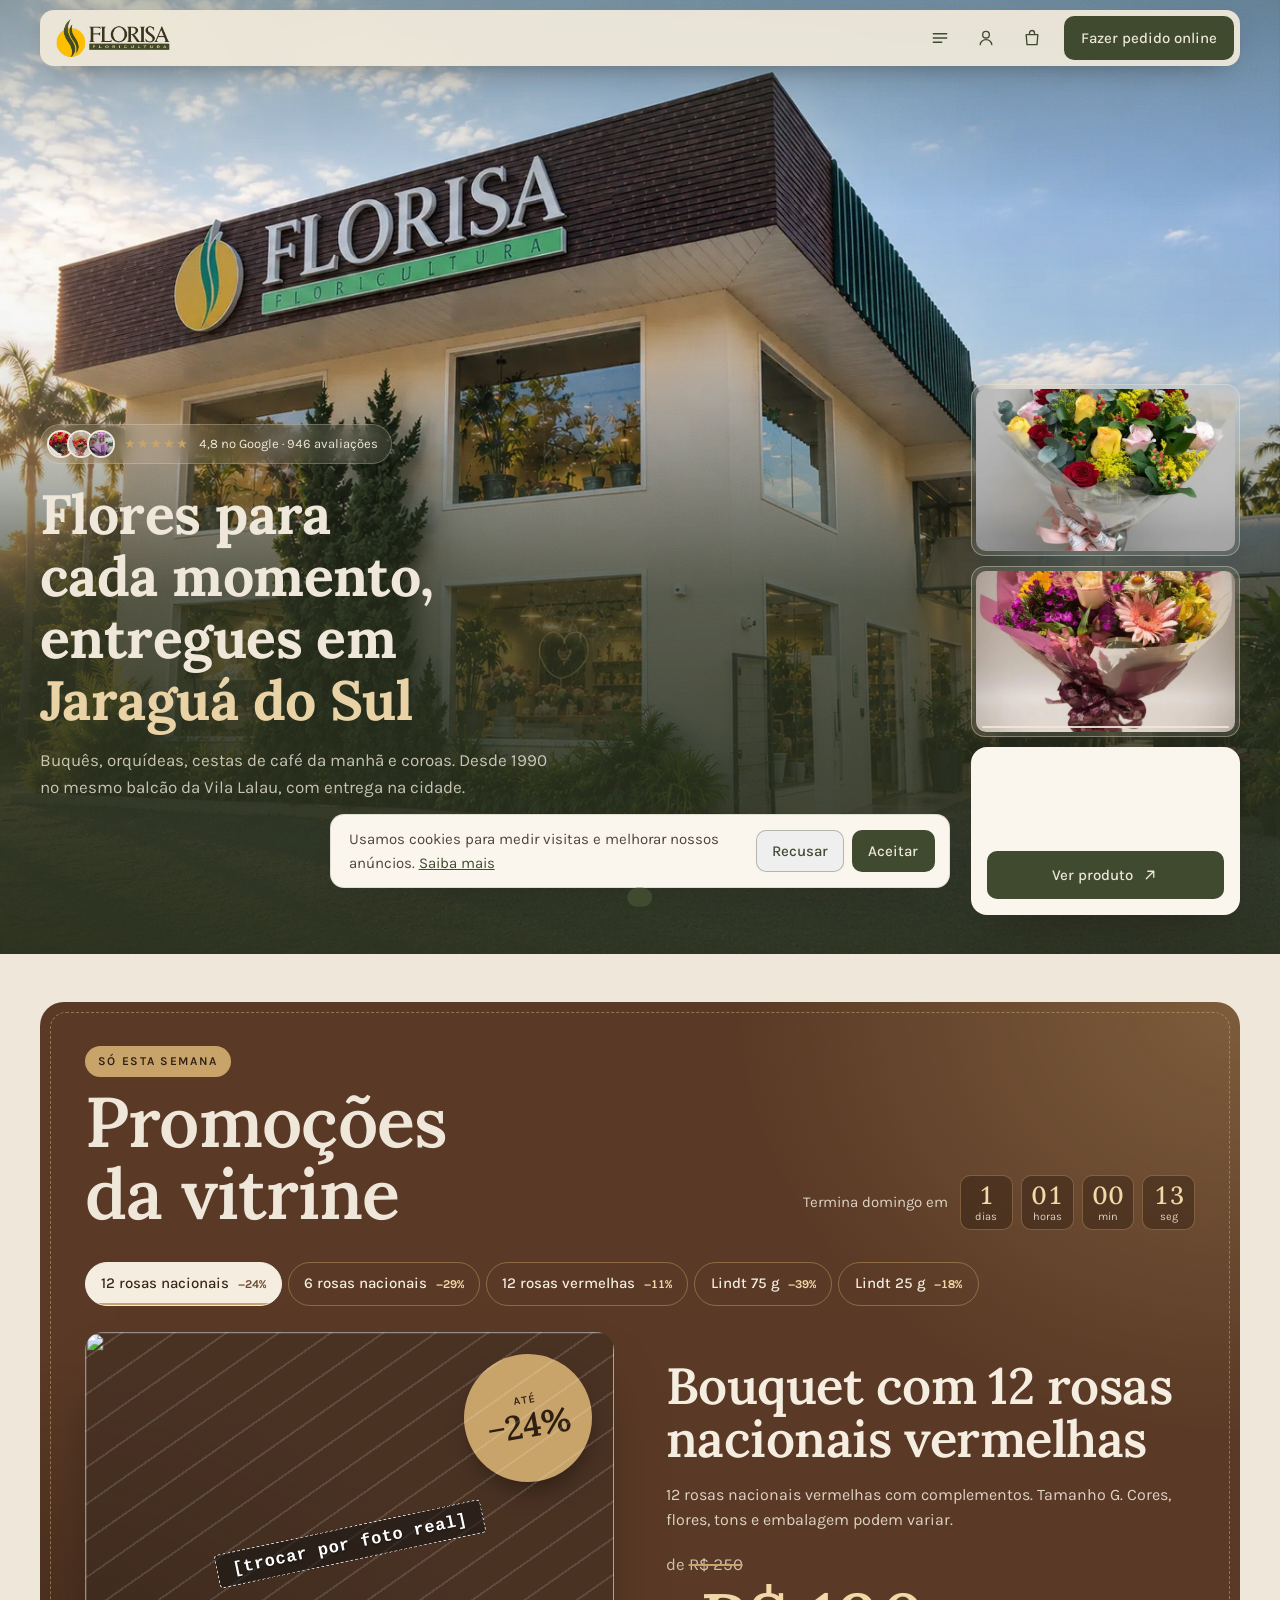
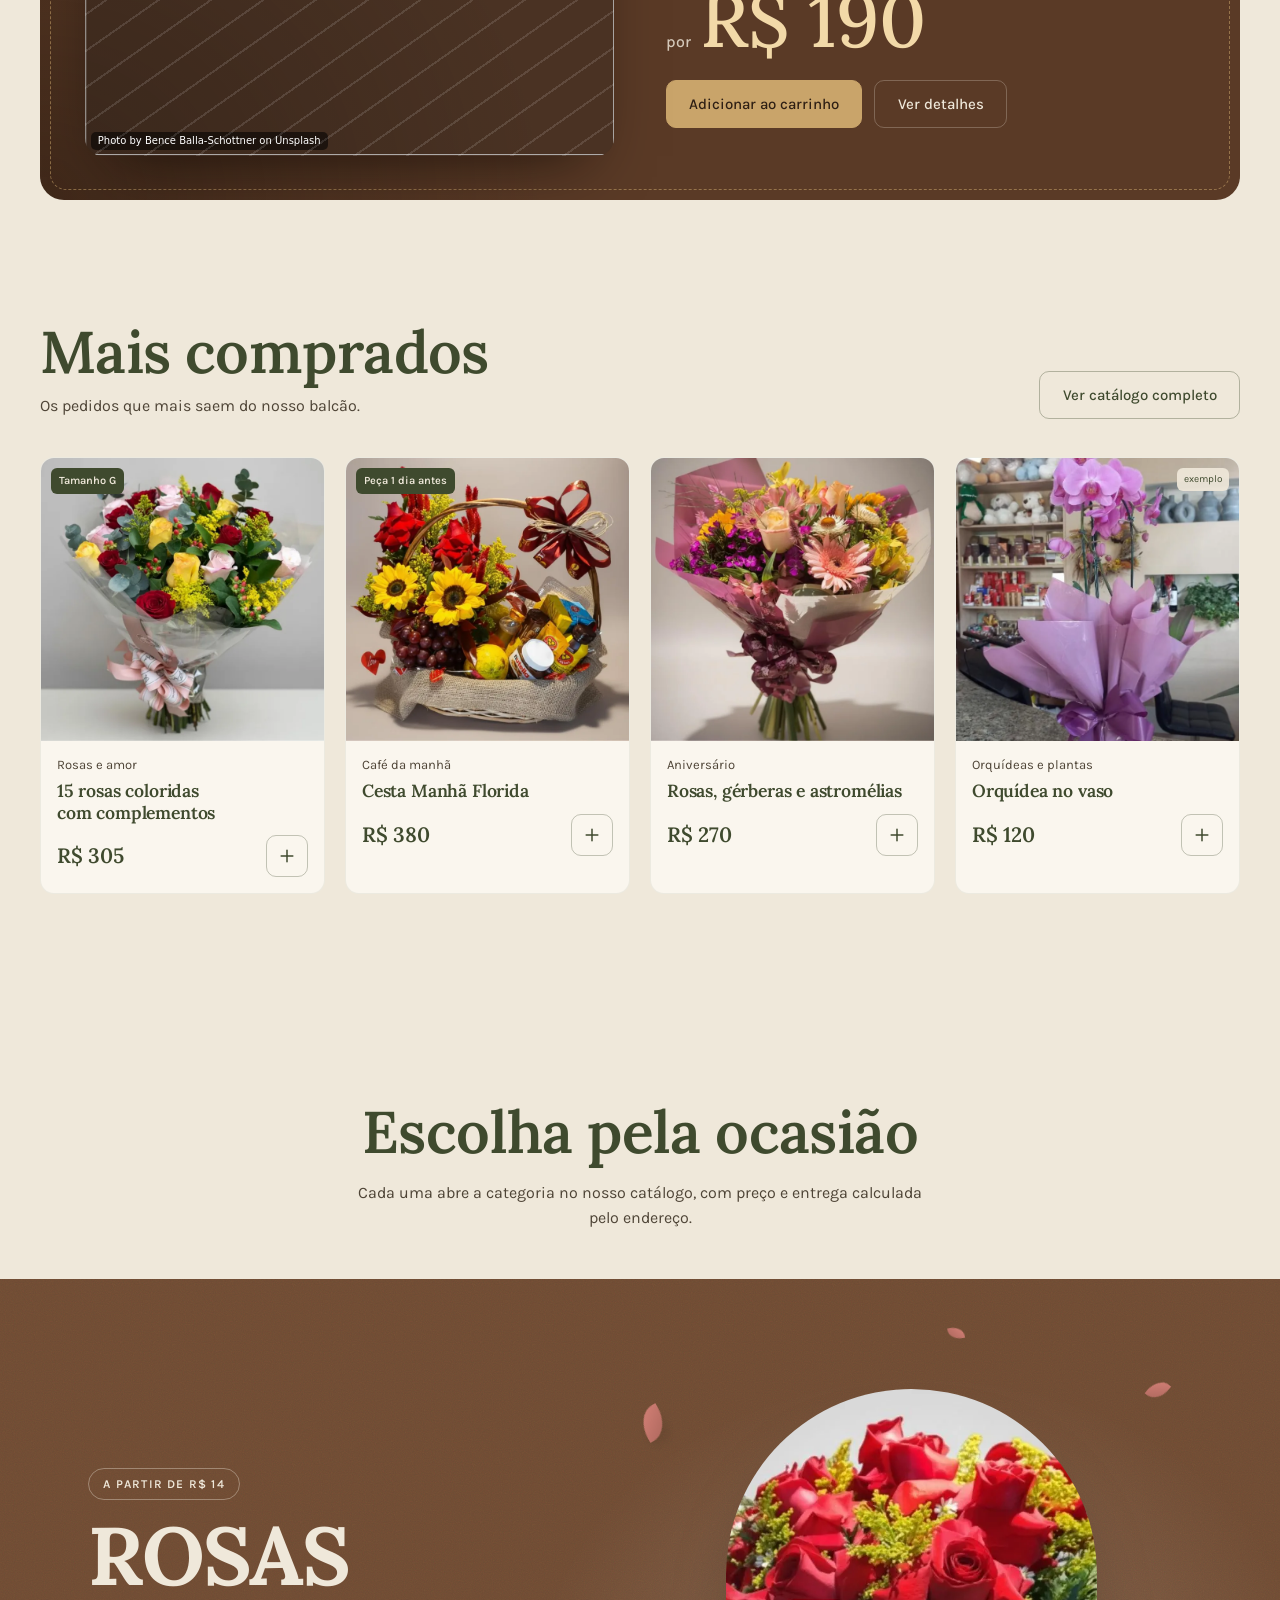
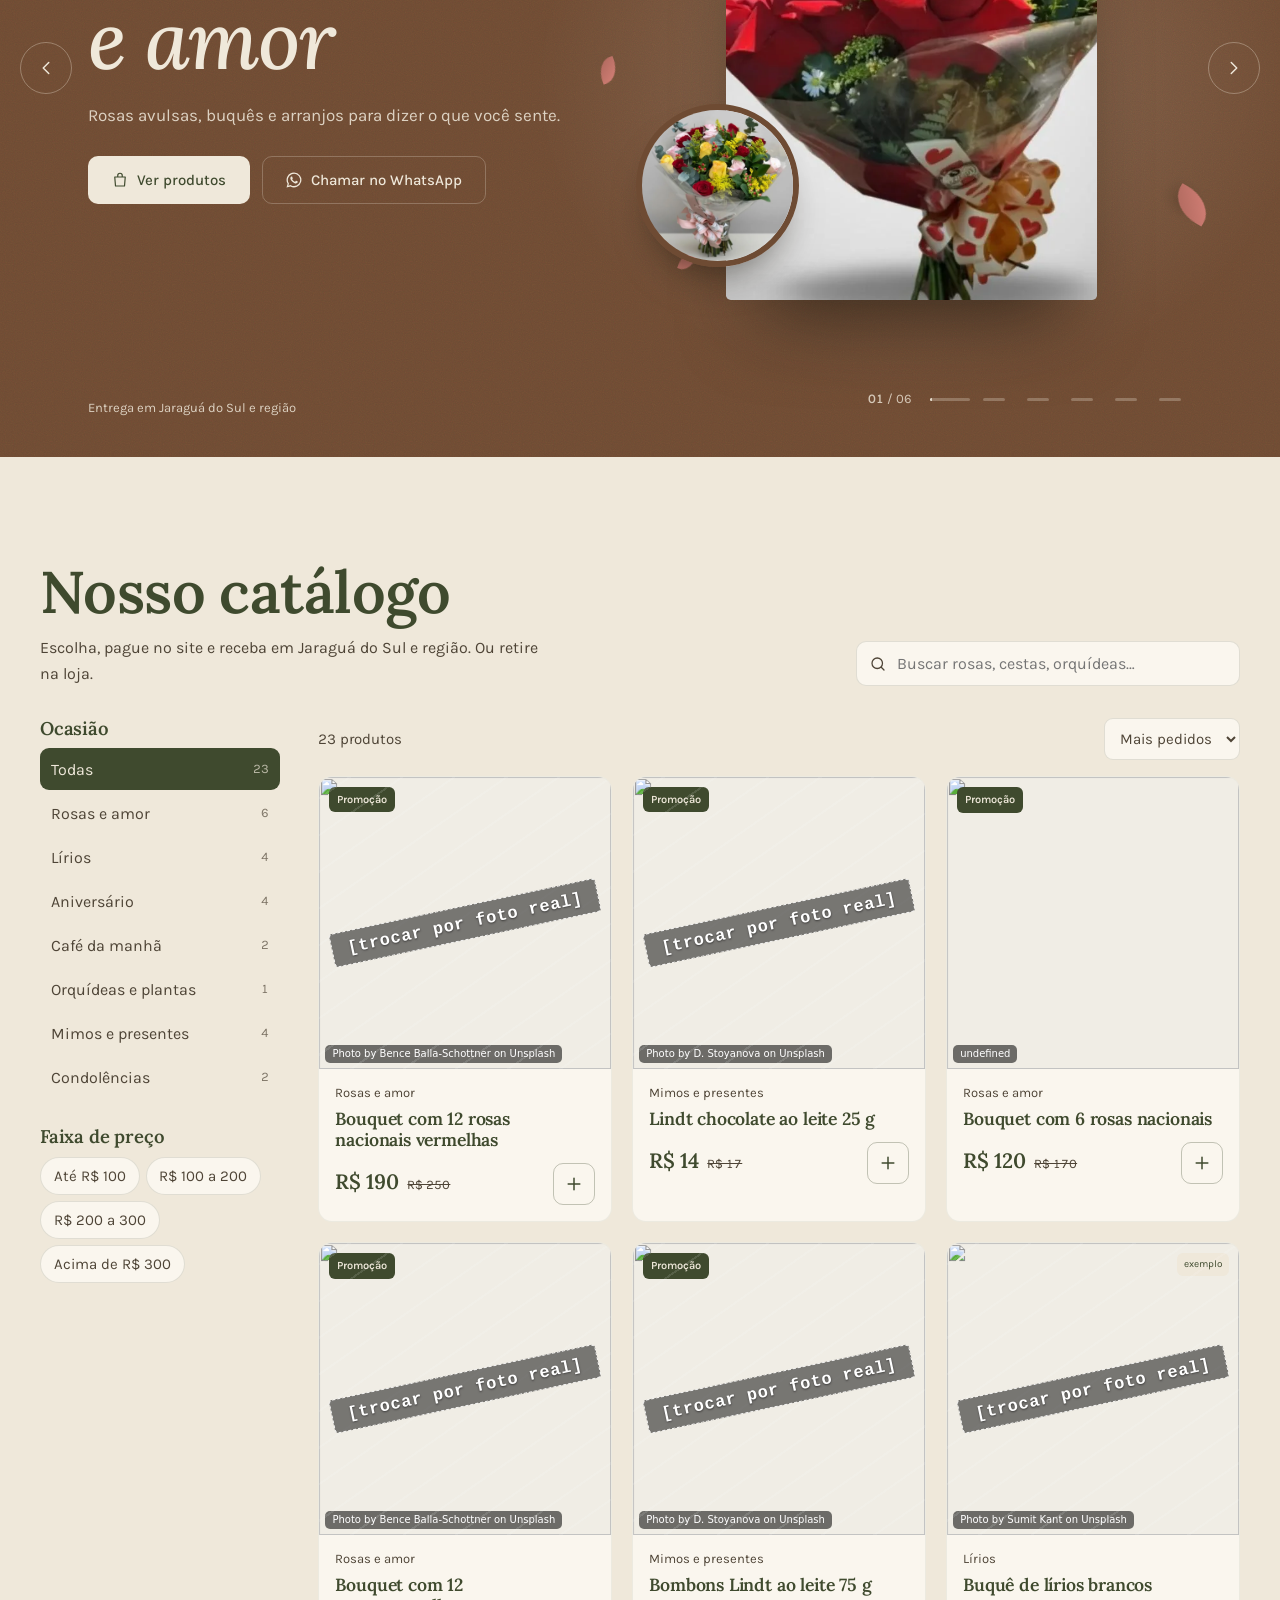
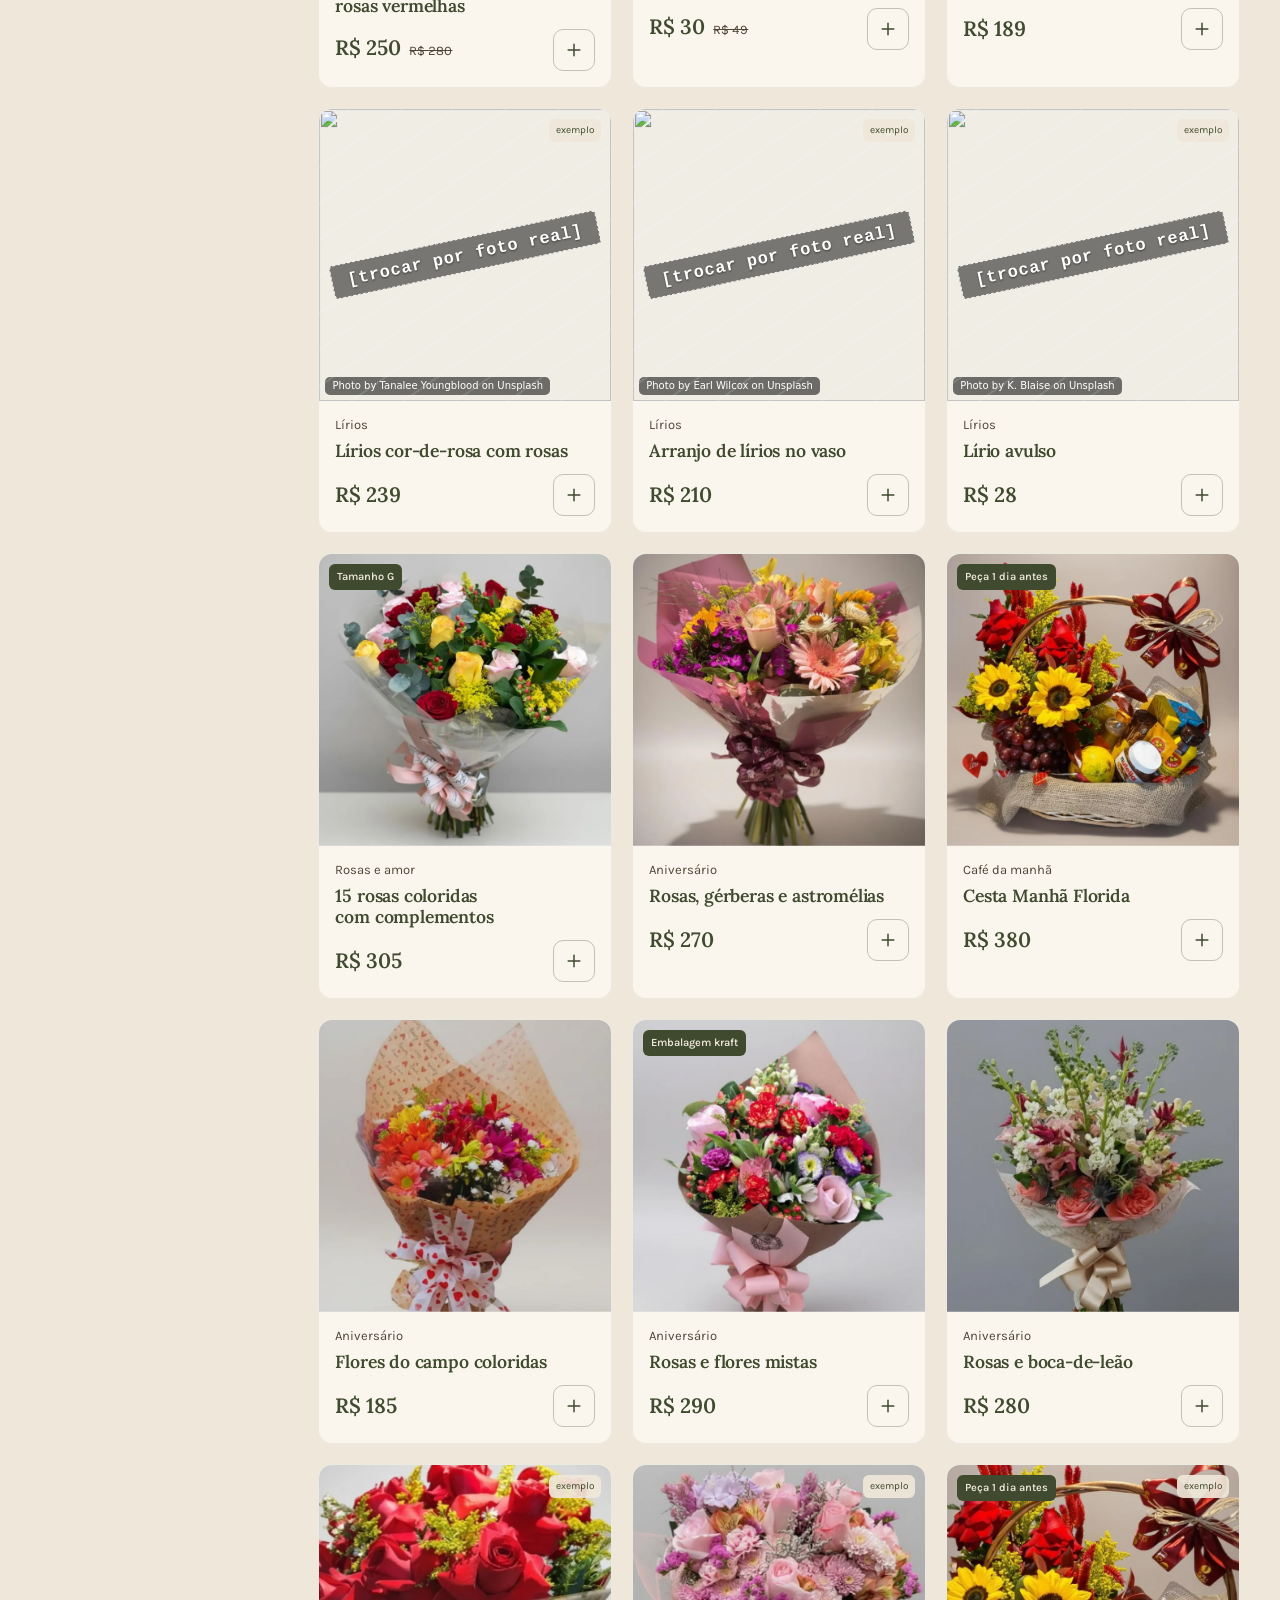
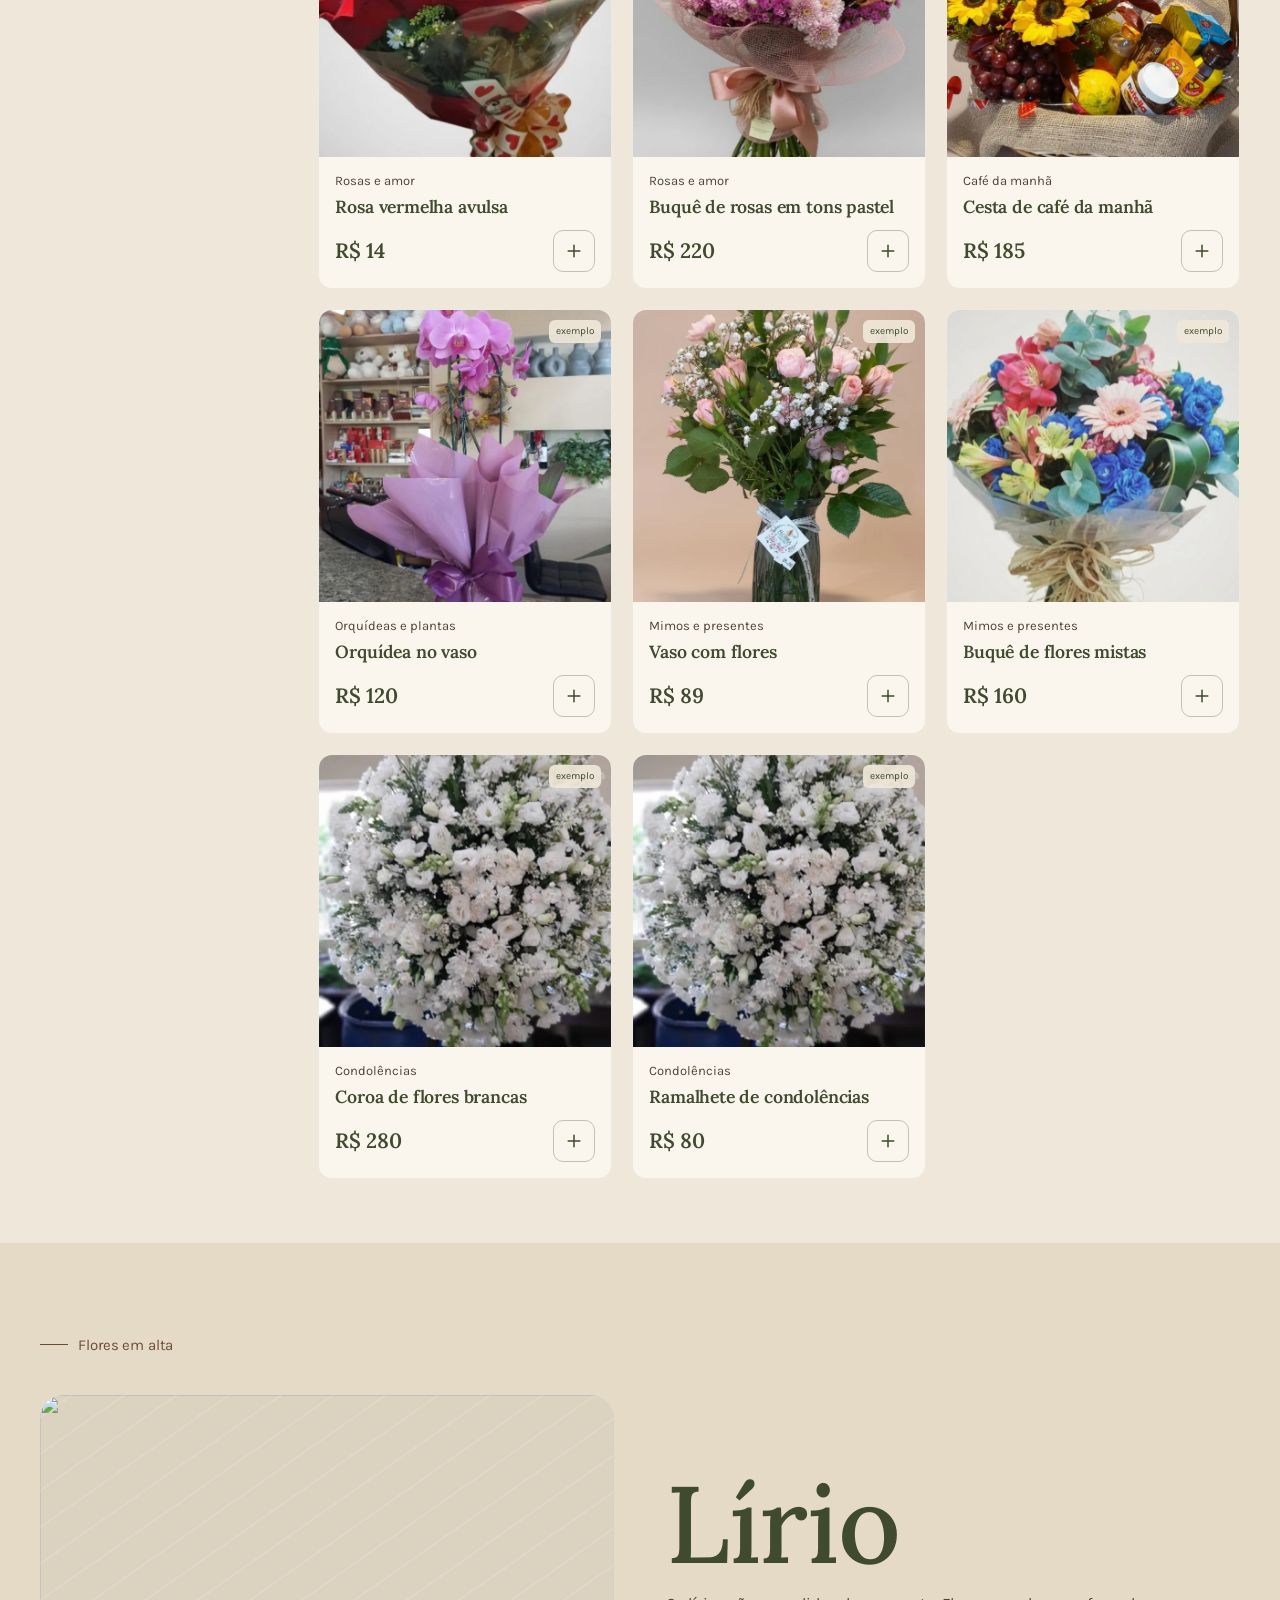
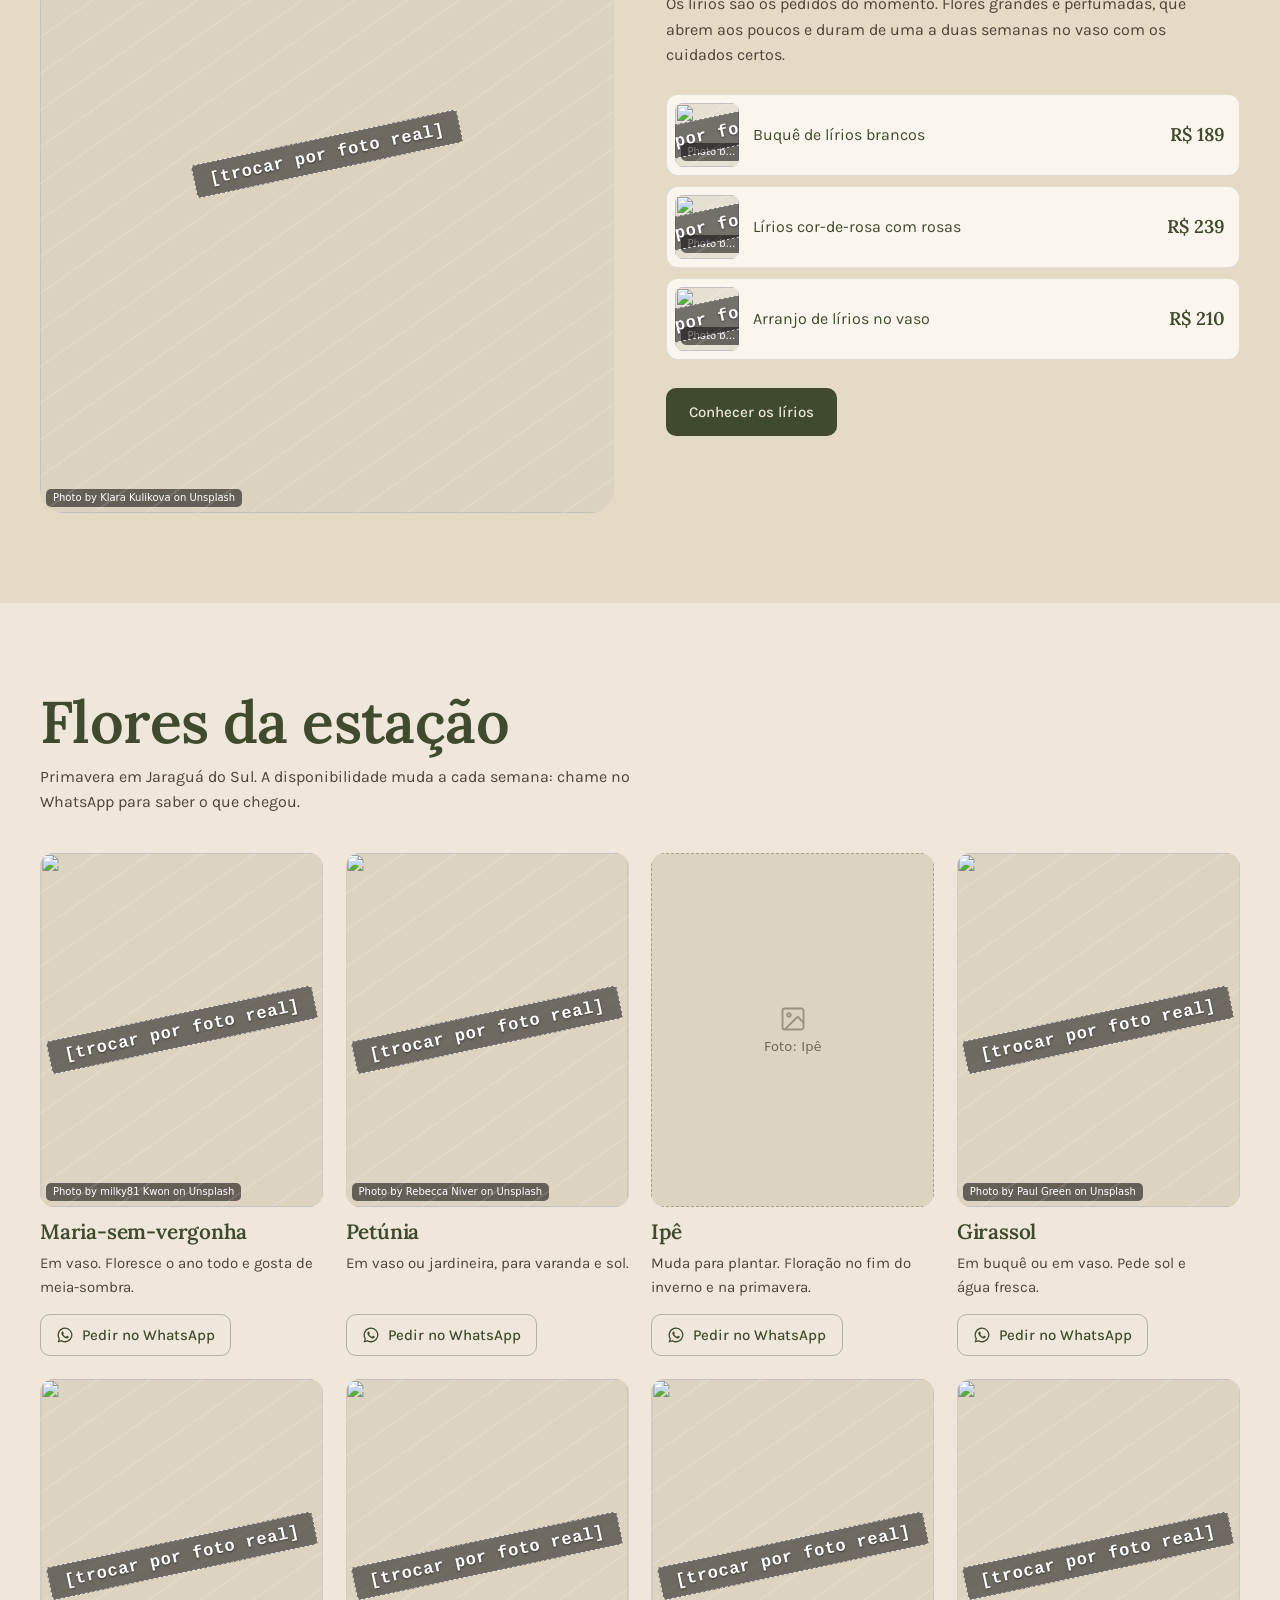
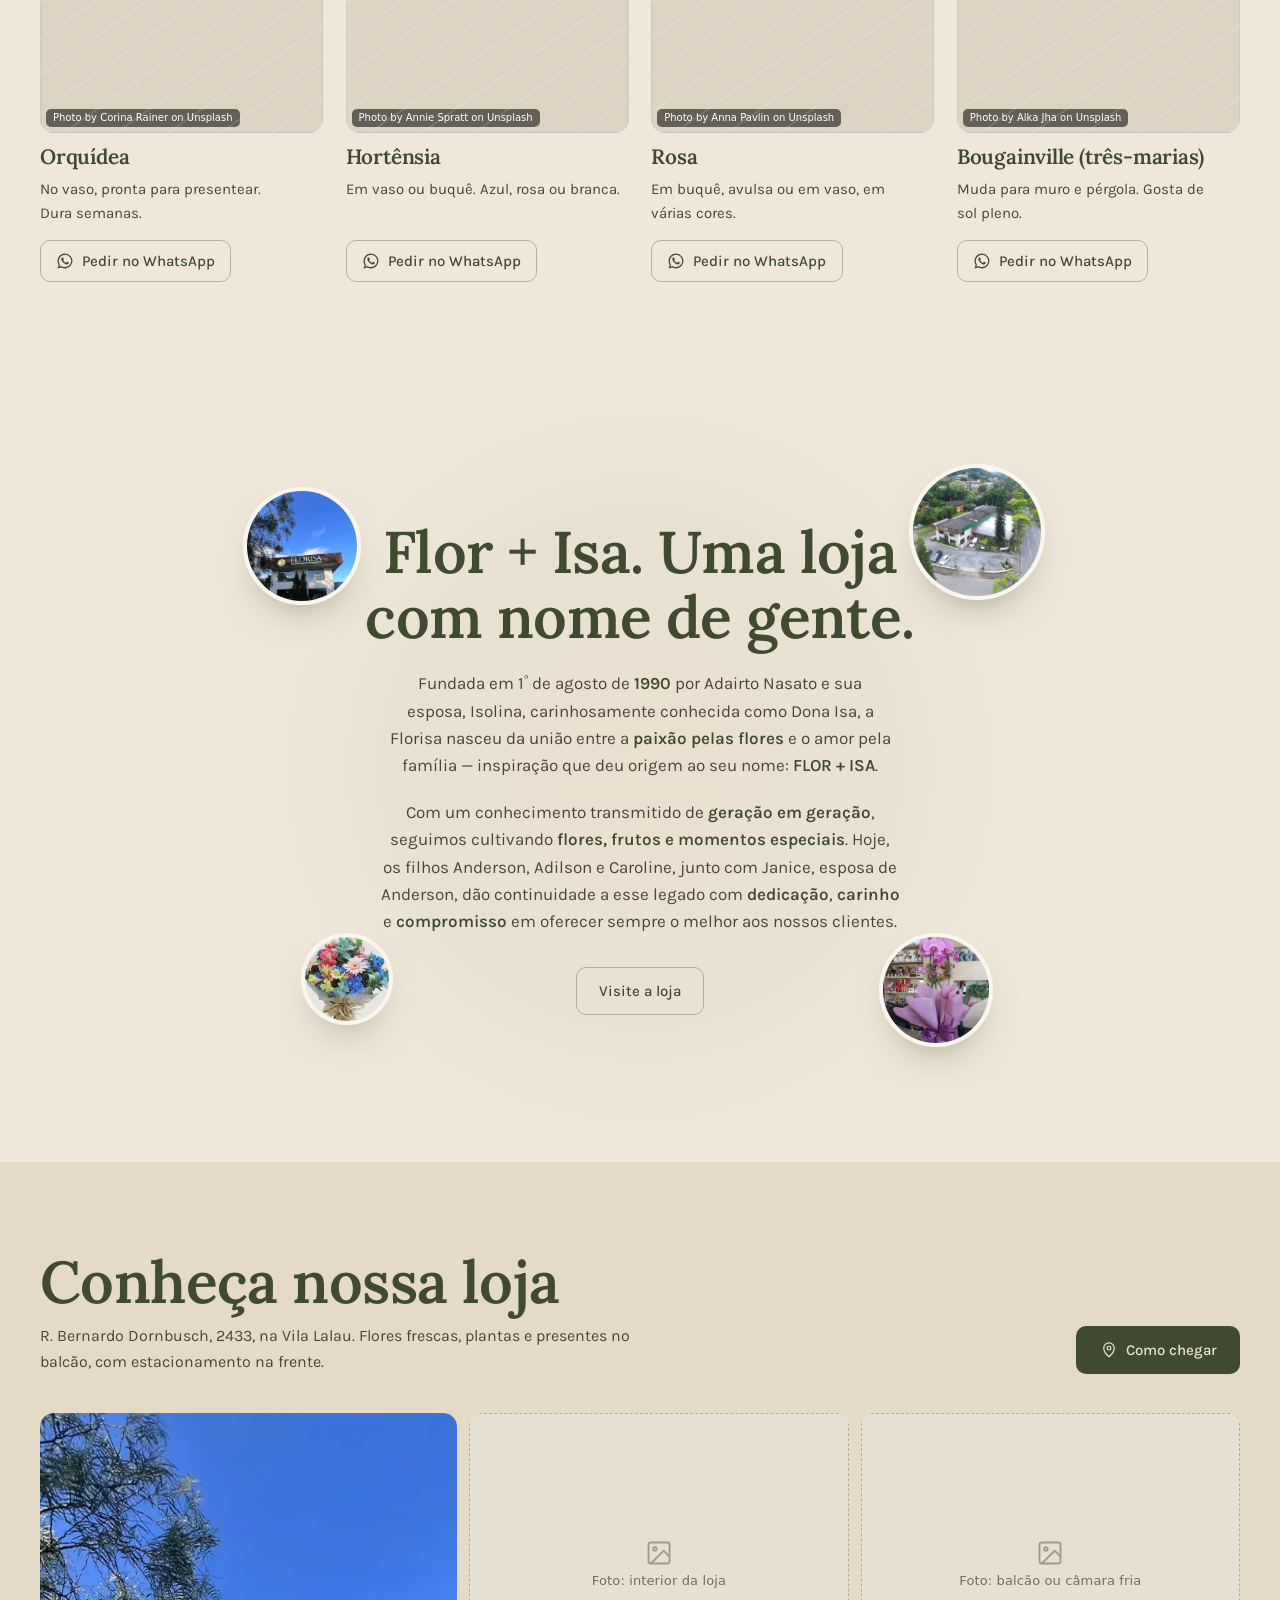
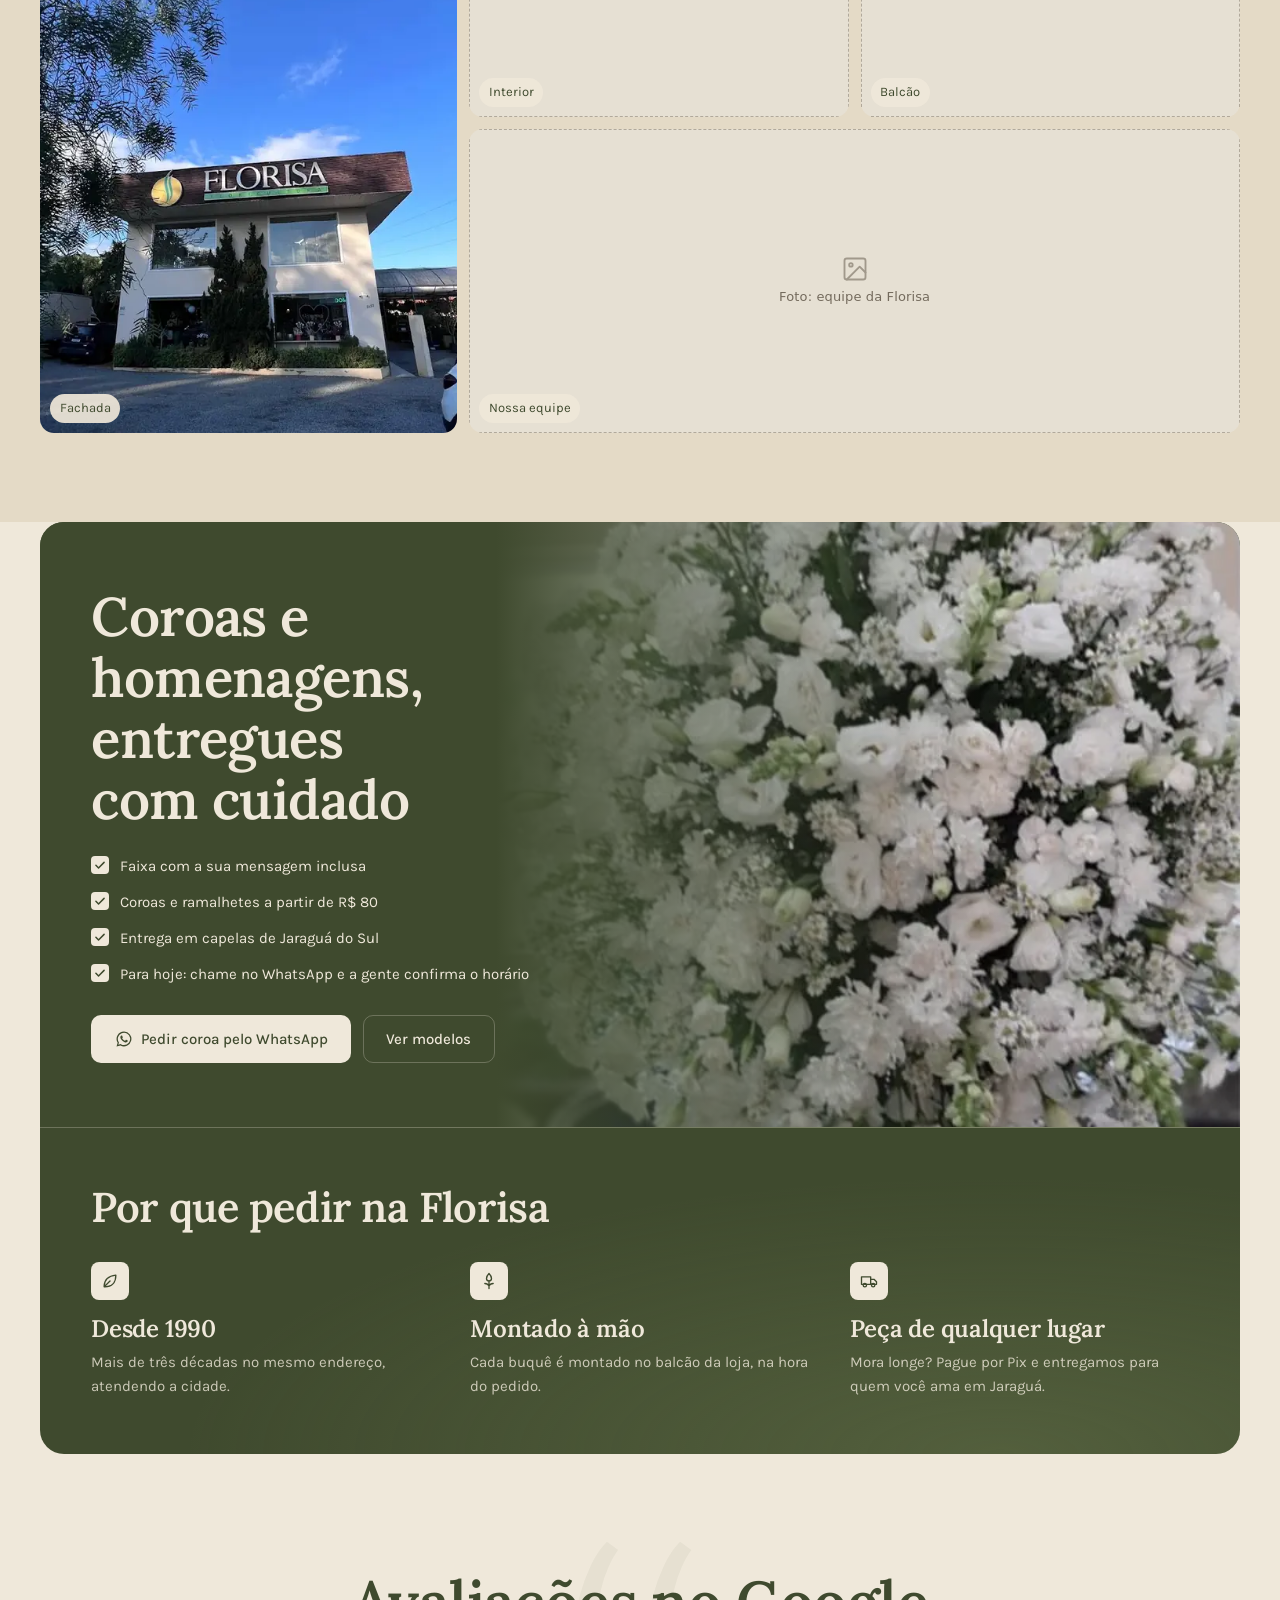
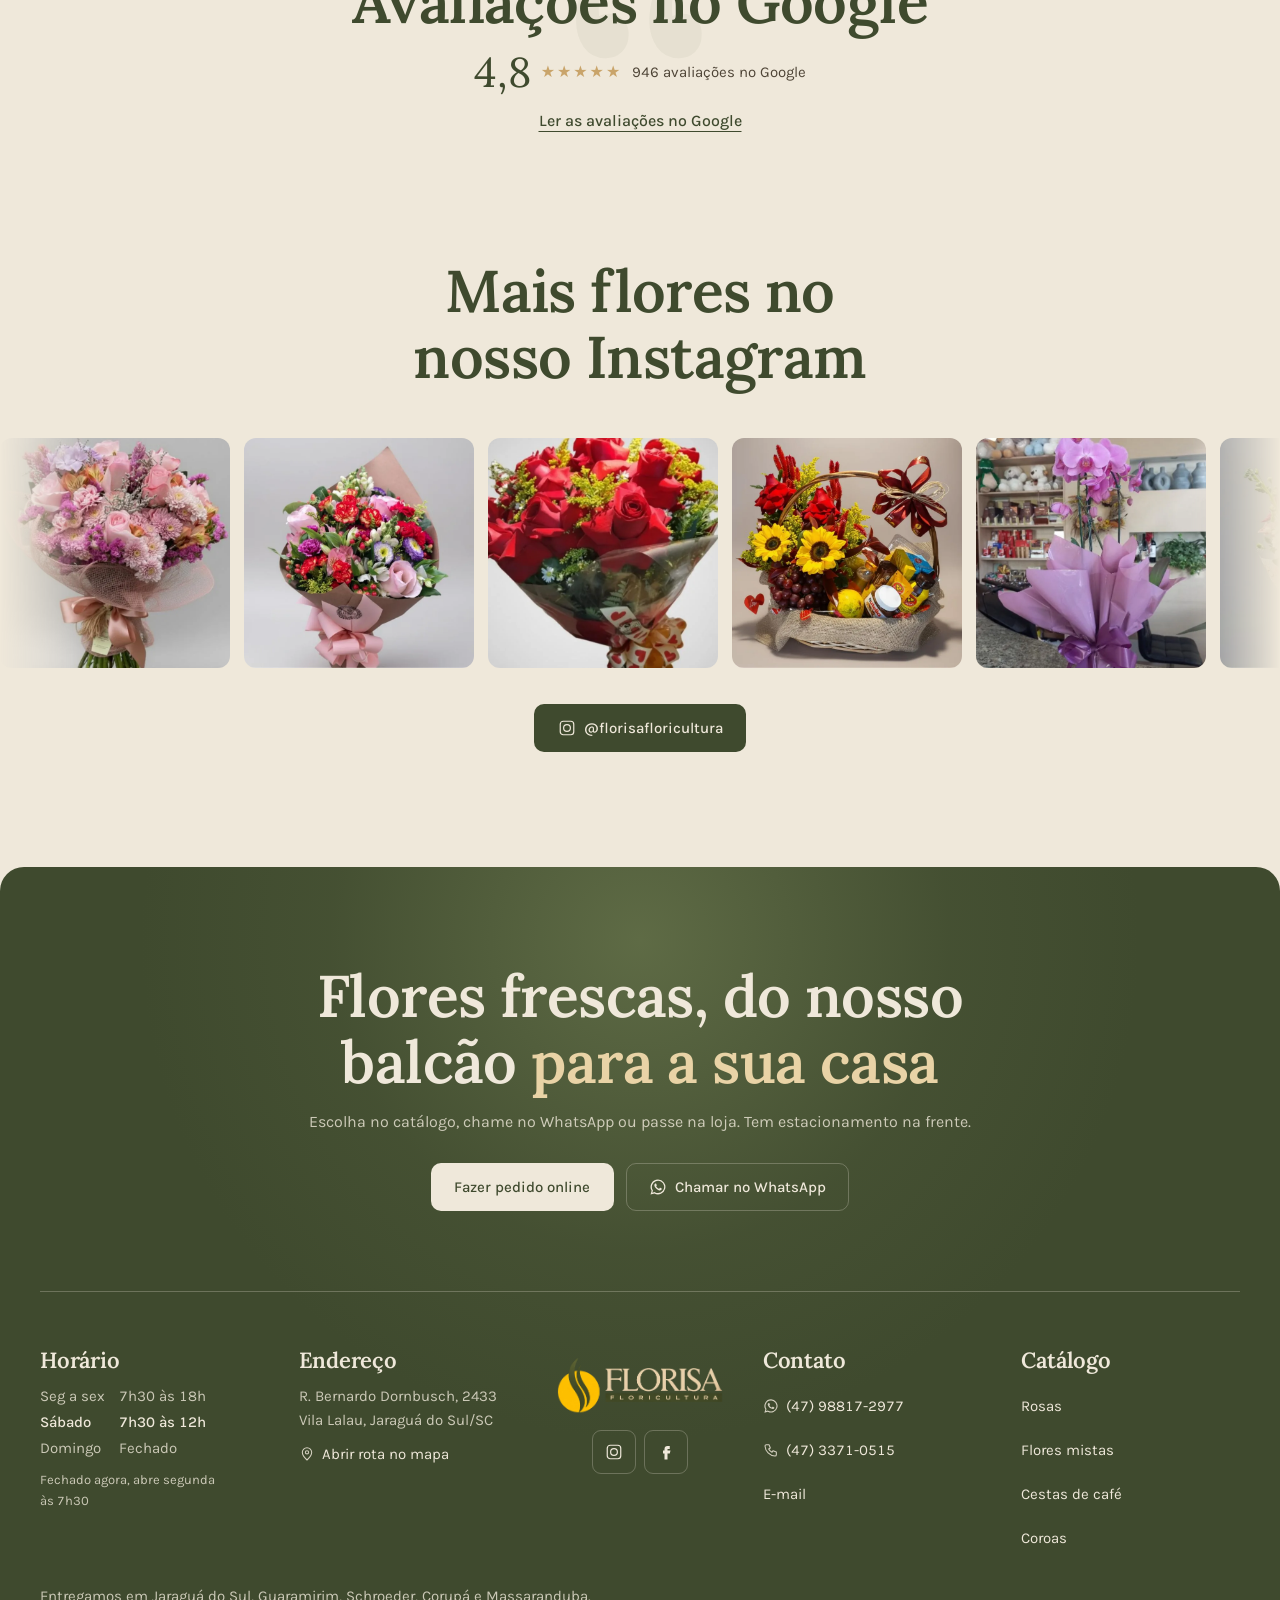
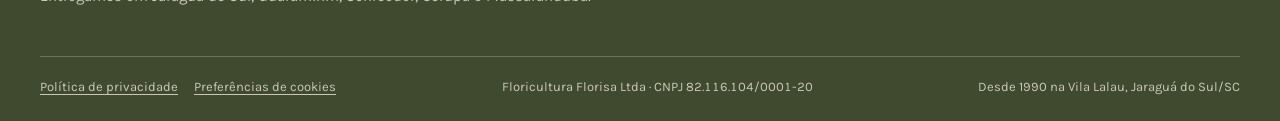
==== commit 3b962fae: "Add files via upload" ====
--- a/index.html
+++ b/index.html
@@ -2,9 +2,17 @@
 <html lang="pt-BR">
 <head>
 <!--
-  Floricultura Florisa — site de página única (Veyroni, 16/10/2026, v5 "verde-mata", hero animado)
+  Floricultura Florisa — site de página única (Veyroni, 16/10/2026, v8, vitrine em slides no topo; base v7)
 
   [CONFIRMAR] antes de publicar:
+  10. Promoções da semana: preços de 28/10/2026 enviados pela loja; atualizar toda semana (PROMOS + PRODUTOS + bloco #promocoes).
+  11. Lírios, Mais comprados e Flores da estação usam produtos e textos de exemplo.
+  16. Fotos de lírios, flores da estação e promoções vêm do Unsplash (provisórias, com crédito). Trocar pelas fotos reais dos produtos.
+  12. IDs das tags (GTM, GA4, Google Ads, Meta, TikTok, Pinterest) no objeto RASTREIO. Vazios = nada carrega.
+  13. Loja em modo DEMONSTRAÇÃO (API.modo = "simulado"): nada é cobrado e os pedidos ficam só no navegador.
+      Para ligar ao sistema real de pedidos e pagamento: API.modo = "real" + API.base. Contrato em INTEGRACAO.md.
+  14. Política de privacidade (#/privacidade): conferir razão social, e-mail e prazo de guarda.
+  15. Área de entrega: Jaraguá do Sul, Guaramirim, Schroeder, Corupá e Massaranduba. Taxas por bairro/cidade: valores de EXEMPLO na tabela FRETE [CONFIRMAR].
    1. WhatsApp de pedidos (usado: 47 98817-2977) e telefone fixo (usado: 47 3371-0515).
    2. Horário da loja (usado: seg a sex 7h30–18h, sábado 7h30–12h, domingo fechado).
       O Agora Menu mostra outro horário (abre às 8h).
@@ -12,7 +20,6 @@
    4. Autorização da família para os nomes na história.
    5. Nota do Google (usado: 4,8 · 946 avaliações) NÃO conferida: checar no Perfil da Empresa antes de publicar.
       Os cartões de elogio estão ocultos até receber trechos reais de avaliações do Google.
-   9. Foto da fachada no topo parece tratada/gerada por IA: trocar por foto real antes de publicar.
    6. Fotos: todas do catálogo da própria Florisa no Agora Menu (16/10/2026). Pedir os originais.
    7. Produtos e preços de "saem do balcão" vêm do Agora Menu em 16/10/2026 e não são
       ranking de vendas: confirmar com a loja quais são de fato os mais pedidos.
@@ -21,10 +28,12 @@
 <meta charset="utf-8">
 <meta name="viewport" content="width=device-width, initial-scale=1, viewport-fit=cover, interactive-widget=resizes-content">
 <title>Floricultura Florisa | Flores e Coroas em Jaraguá do Sul — desde 1990</title>
-<meta name="description" content="Floricultura de família na Vila Lalau, em Jaraguá do Sul, desde 1990. Buquês, rosas, orquídeas, cestas de café da manhã e coroas, com entrega na cidade.">
+<meta name="description" content="Floricultura de família na Vila Lalau, em Jaraguá do Sul, desde 1990. Buquês, rosas, orquídeas, cestas de café da manhã e coroas, com entrega em Jaraguá do Sul, Guaramirim, Schroeder, Corupá e Massaranduba.">
 <link rel="canonical" href="https://floresflorisa.com.br/">
-<meta name="theme-color" content="#0C3A21">
+<meta name="theme-color" content="#3F4A2E">
 <meta name="color-scheme" content="light">
+<!-- [CONFIRMAR] Search Console: colar aqui a meta de verificação, ex. <meta name="google-site-verification" content="CODIGO"> -->
+<link rel="preconnect" href="https://www.googletagmanager.com" crossorigin>
 <meta property="og:type" content="website">
 <meta property="og:locale" content="pt_BR">
 <meta property="og:title" content="Floricultura Florisa — Vila Lalau, Jaraguá do Sul, desde 1990">
@@ -33,8 +42,8 @@
 <meta property="og:image" content="https://floresflorisa.com.br/og.jpg">
 <meta property="og:image:width" content="1200">
 <meta property="og:image:height" content="630">
-<link rel="icon" type="image/png" href="[data-uri]">
-<link rel="apple-touch-icon" href="[data-uri]">
+<link rel="icon" type="image/png" href="[data-uri]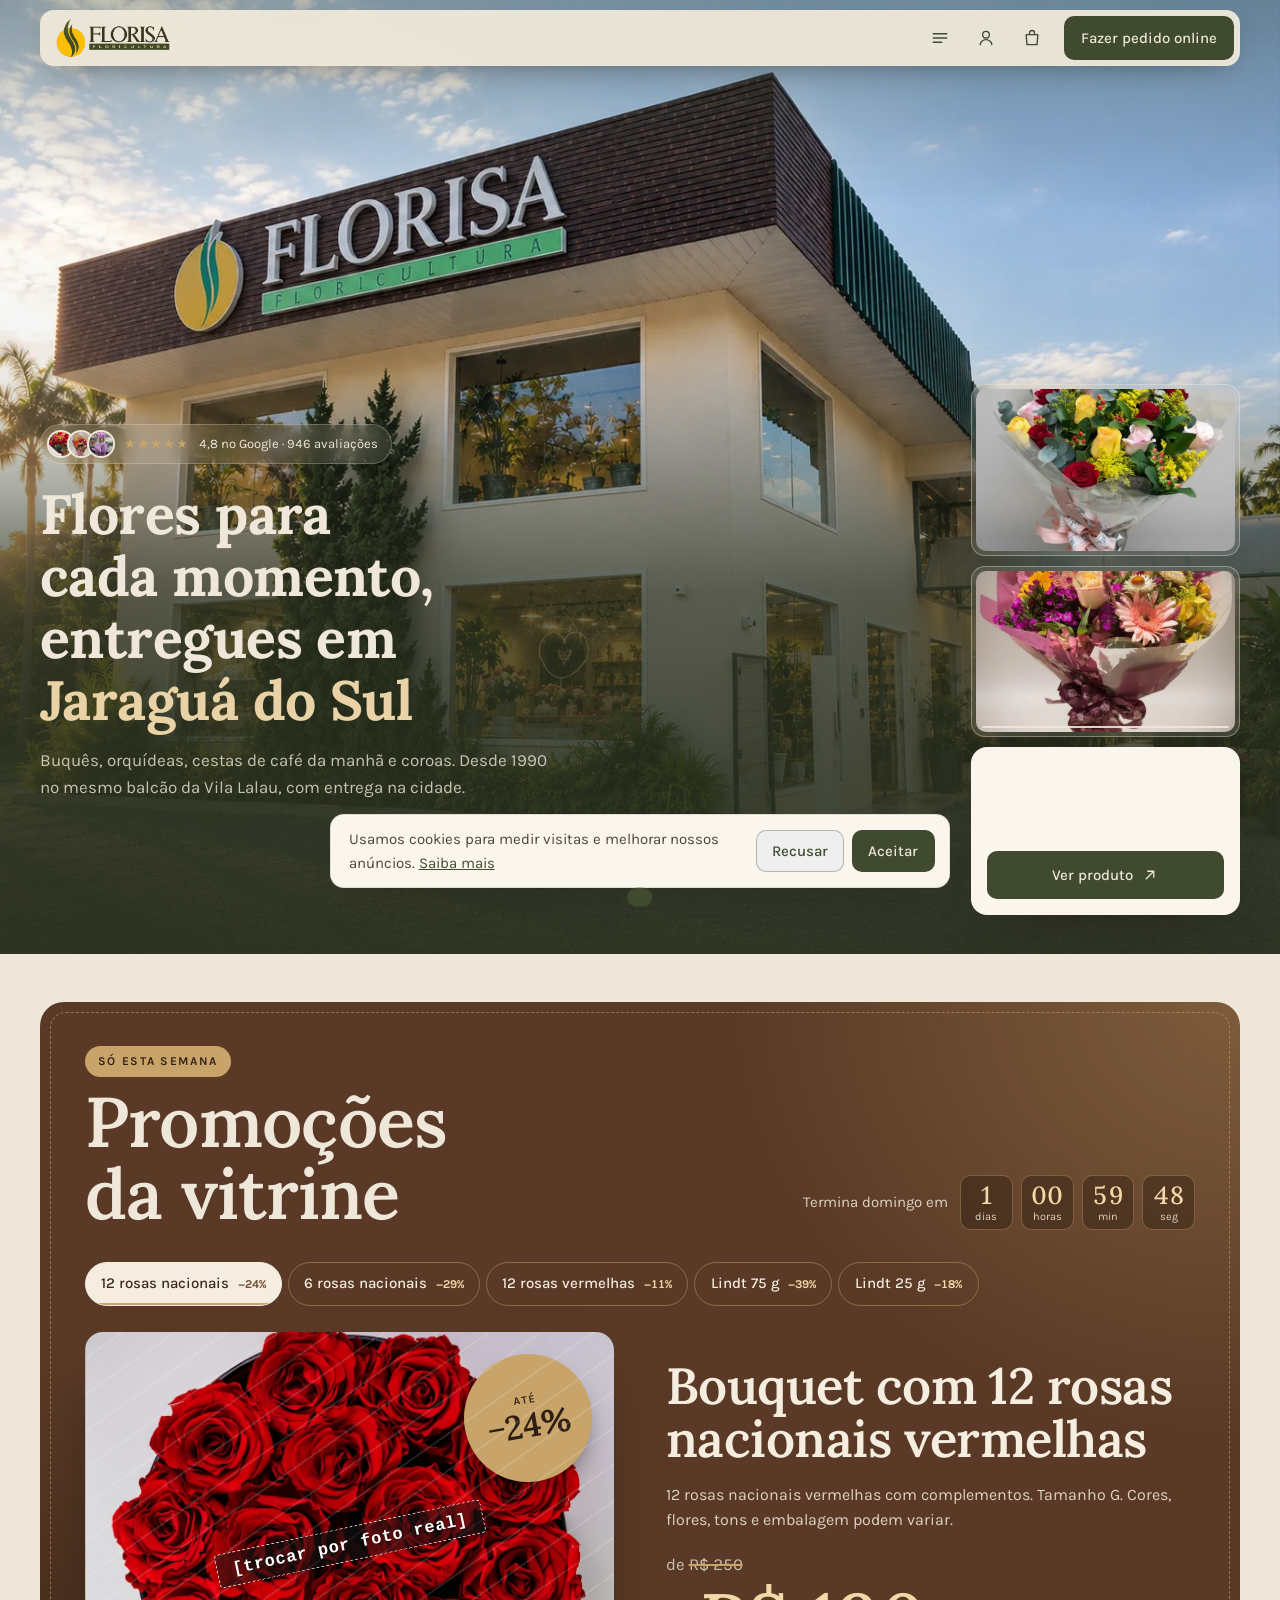
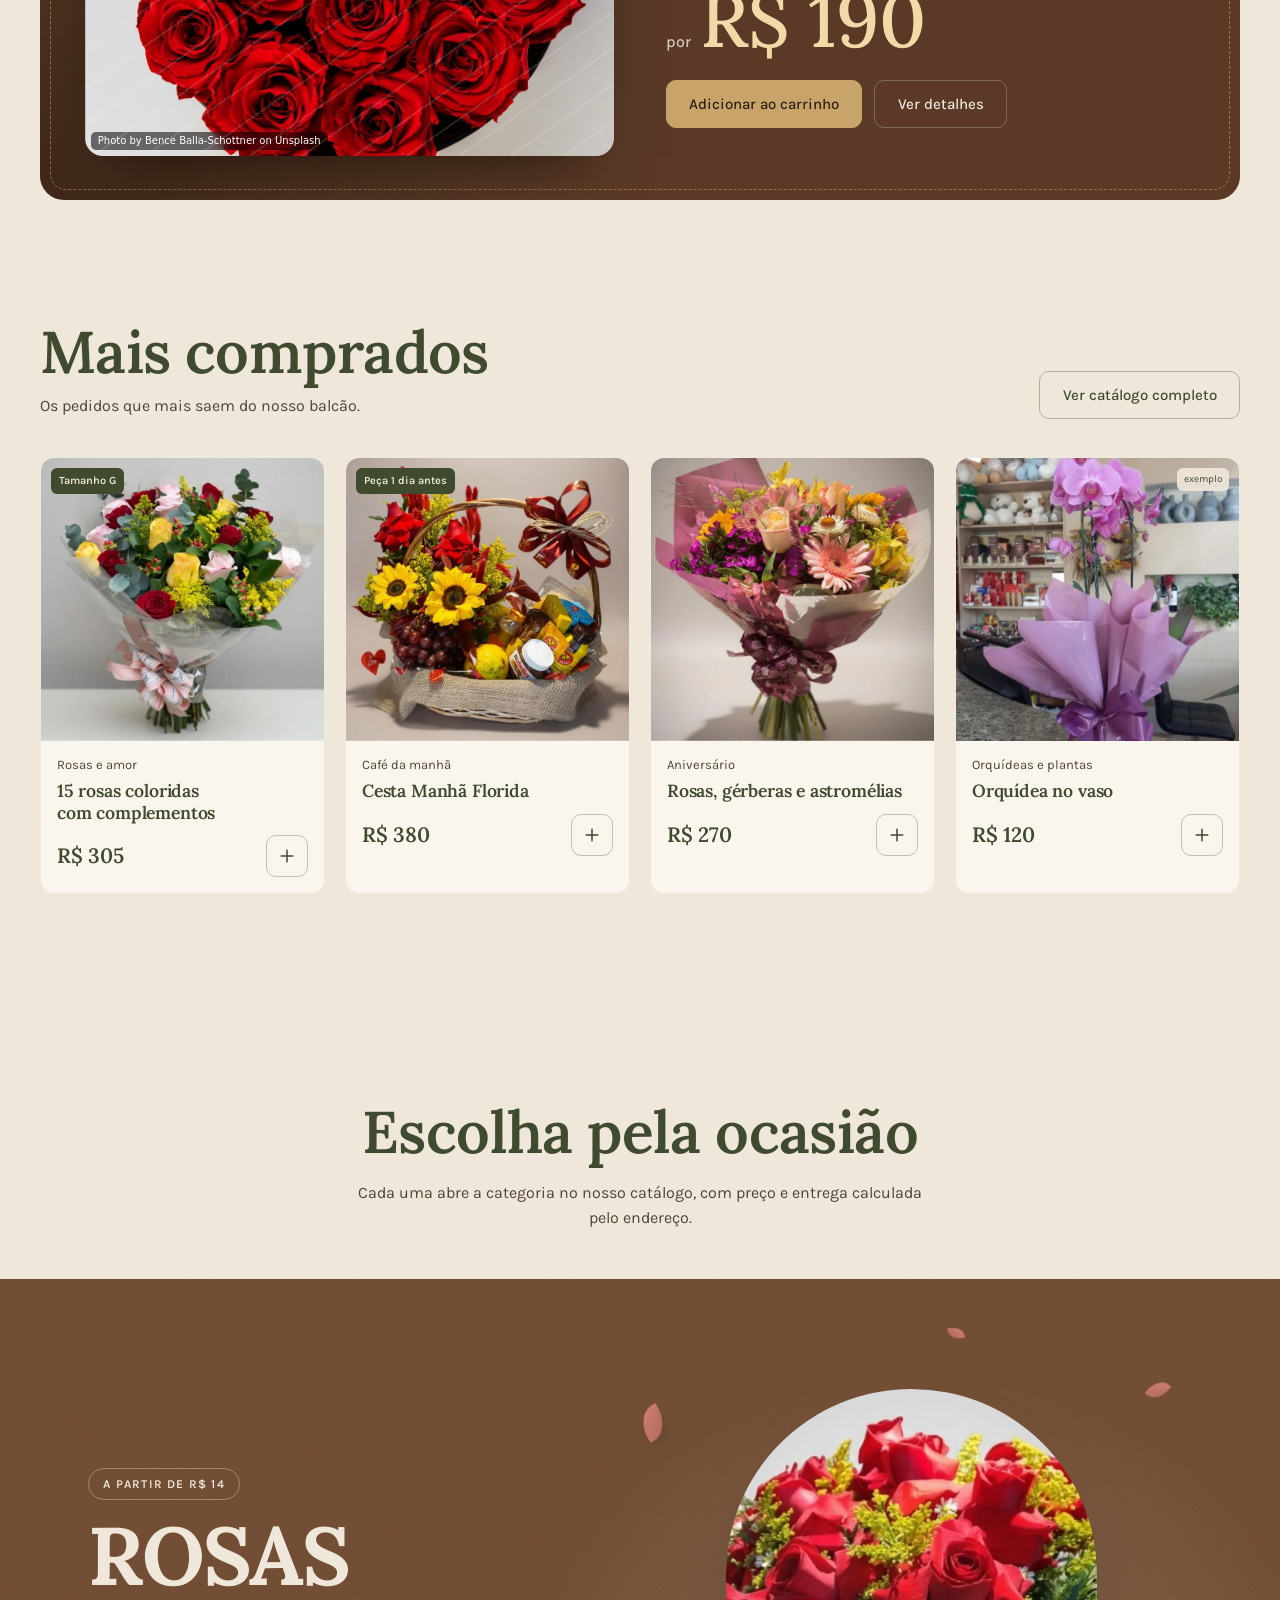
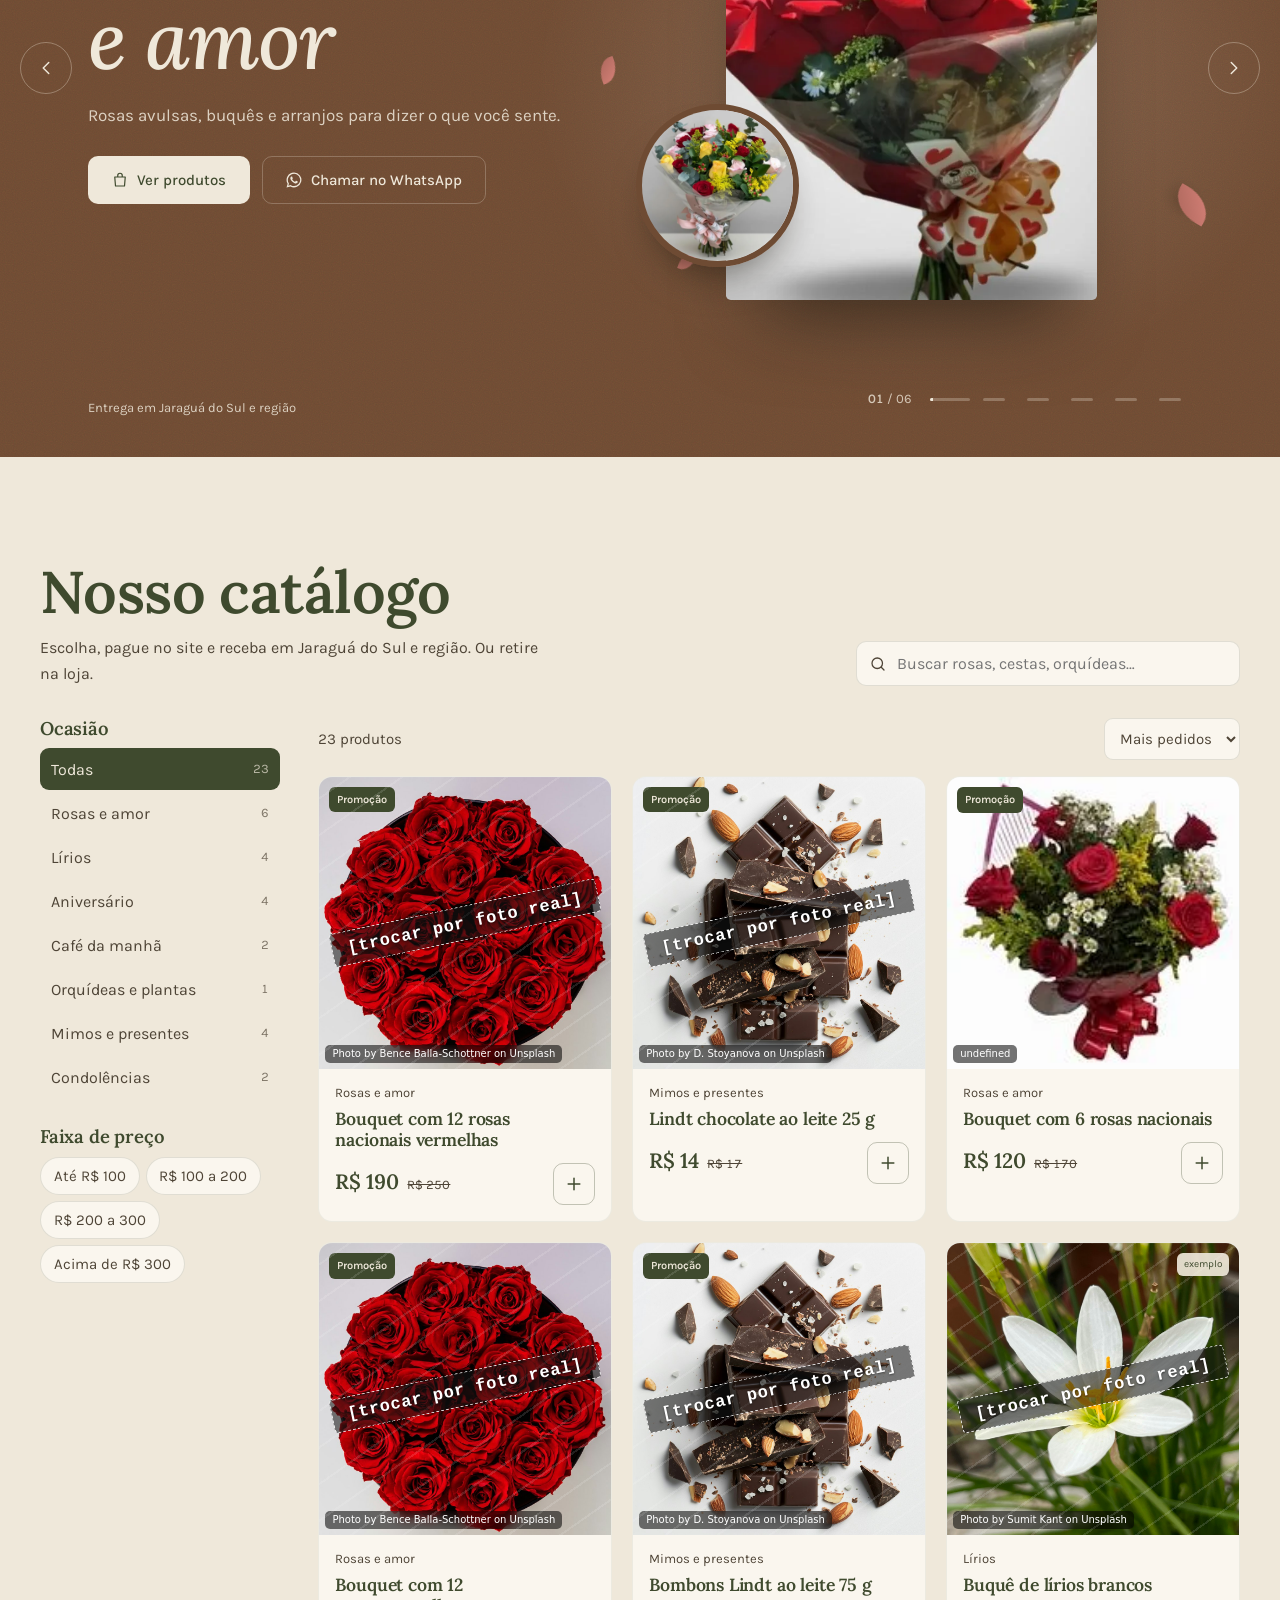
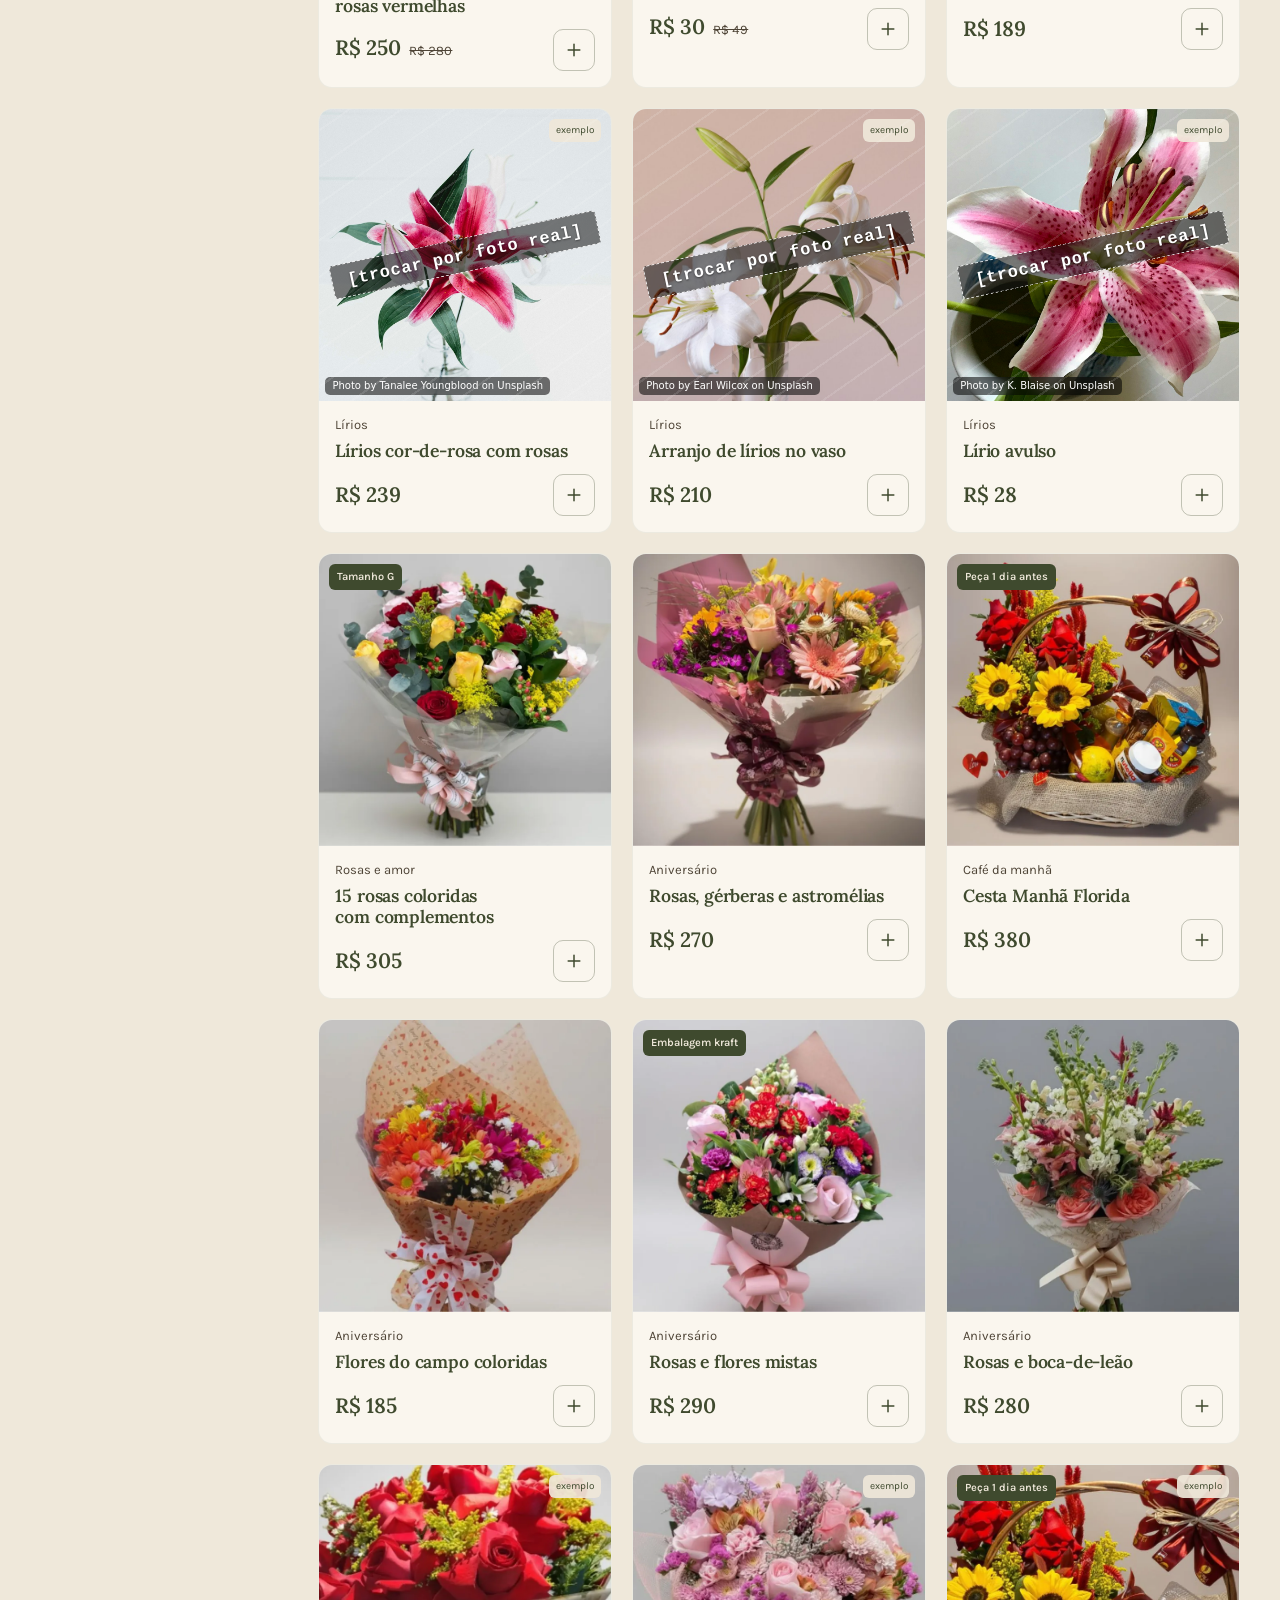
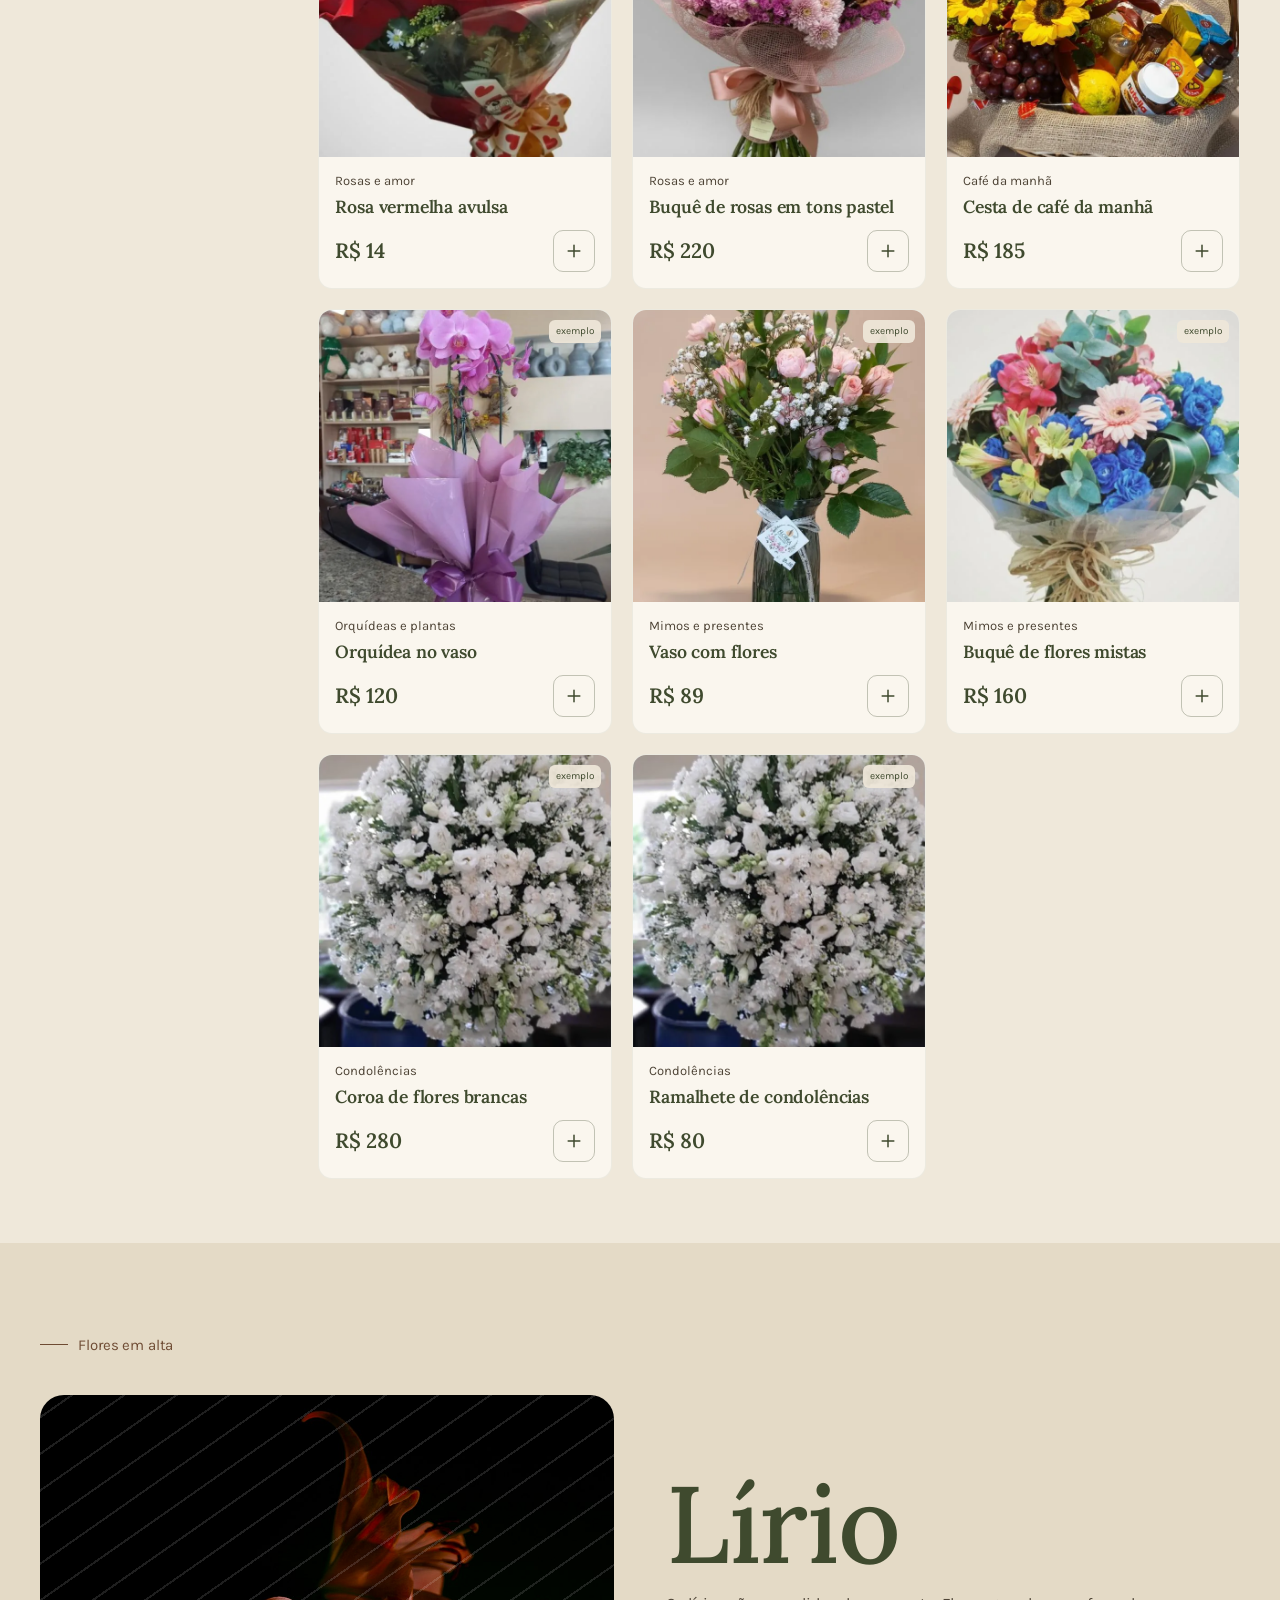
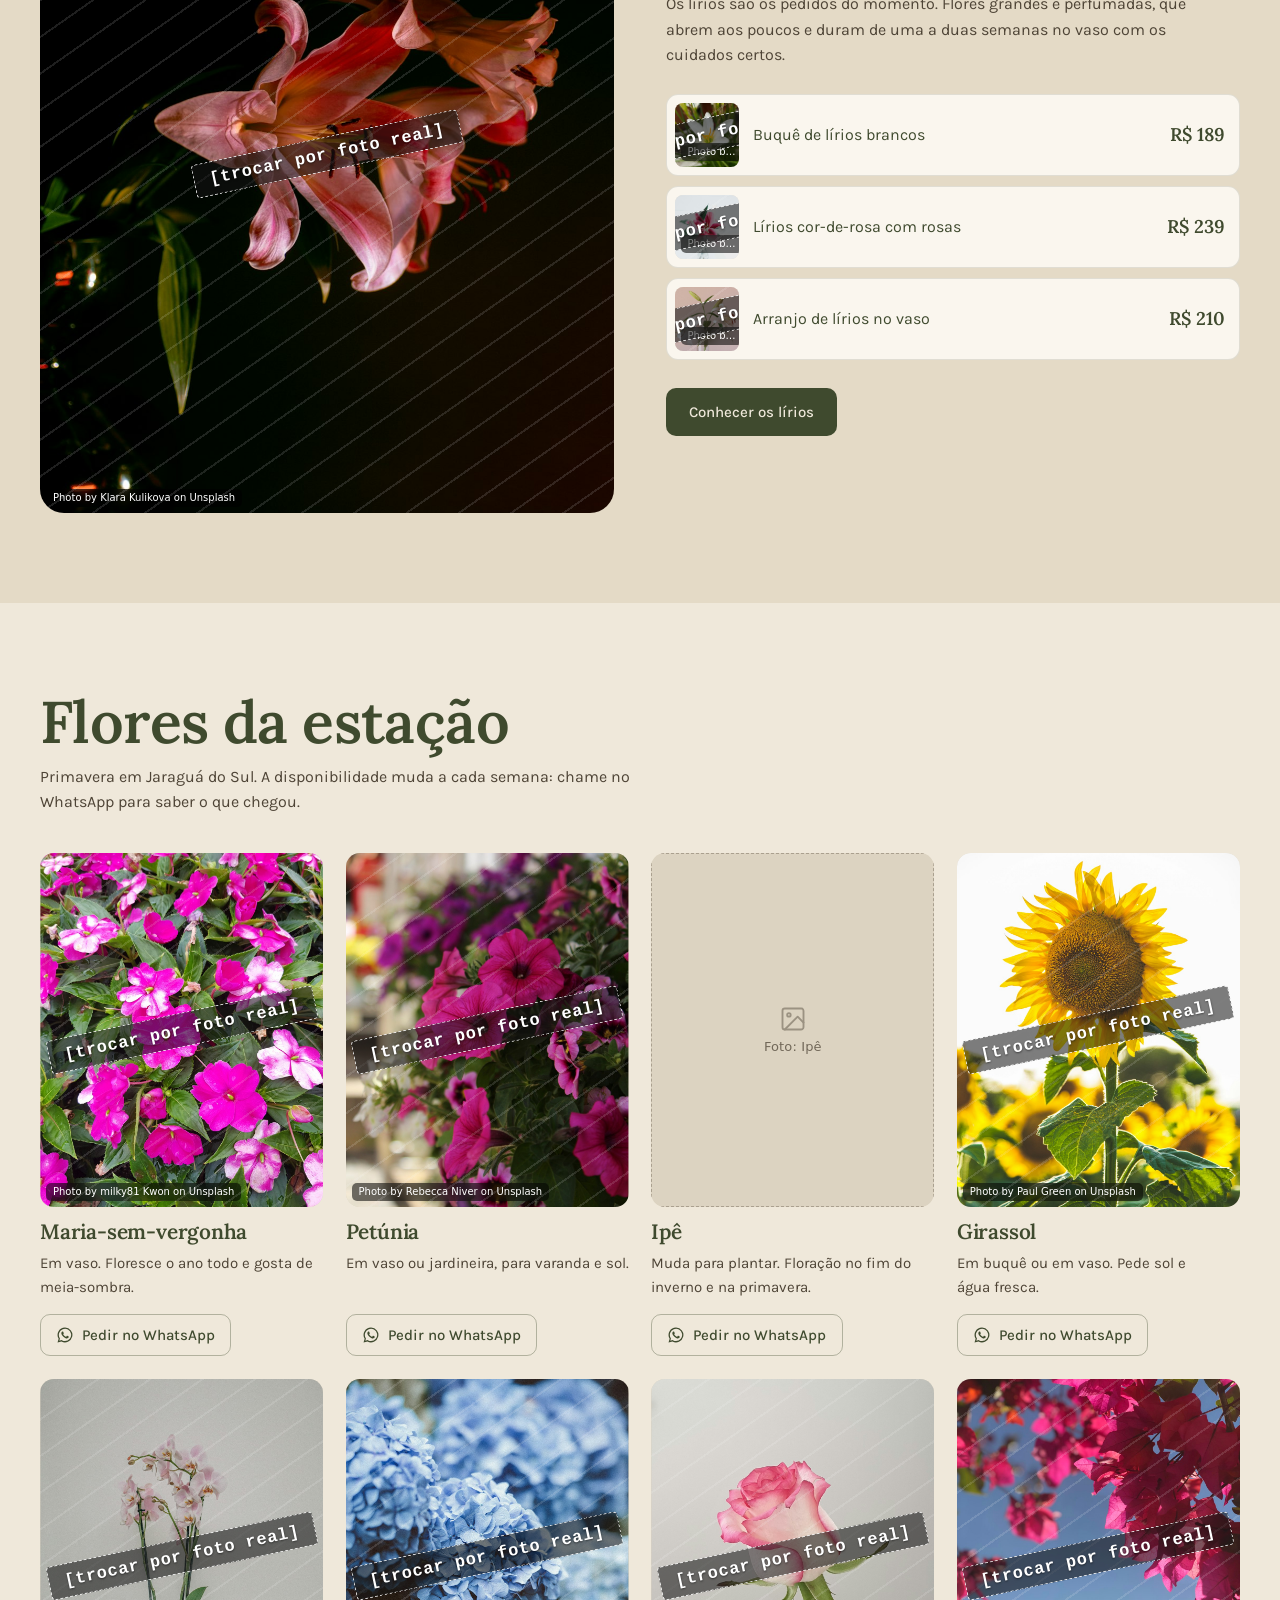
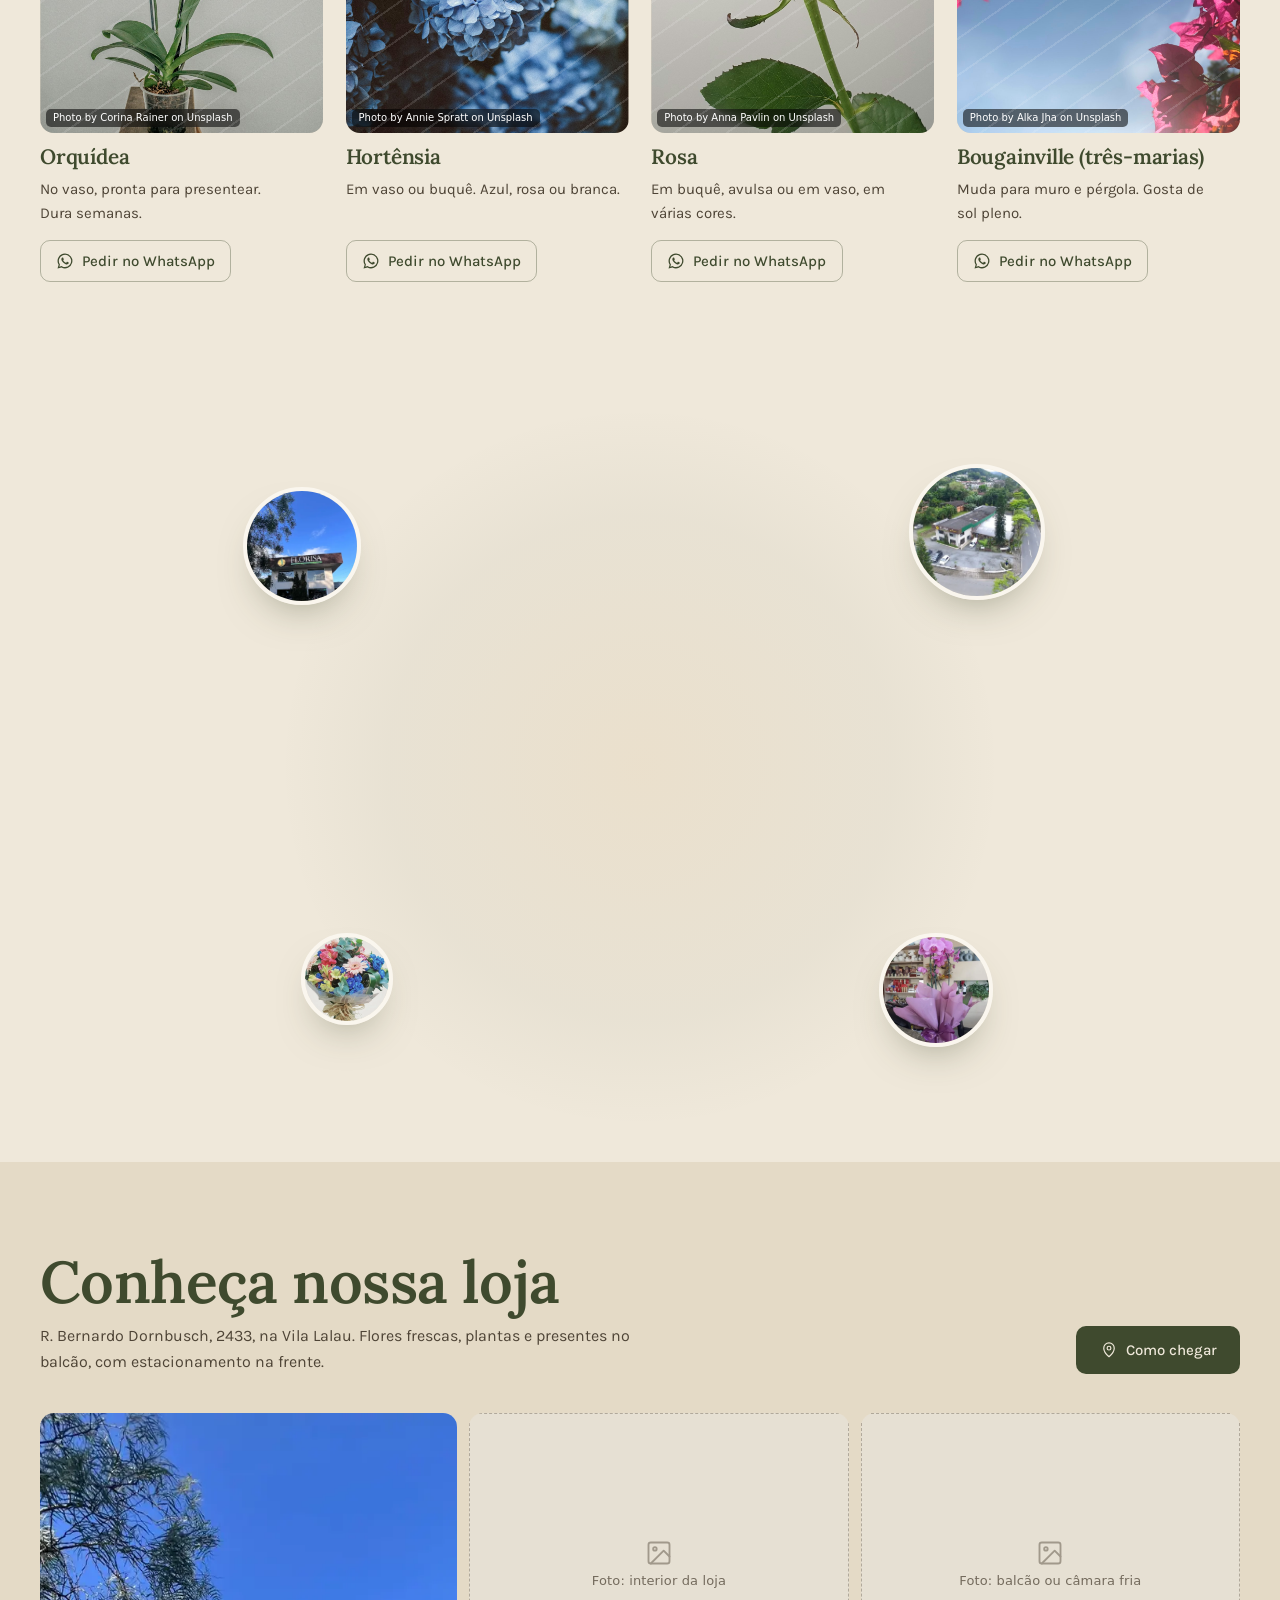
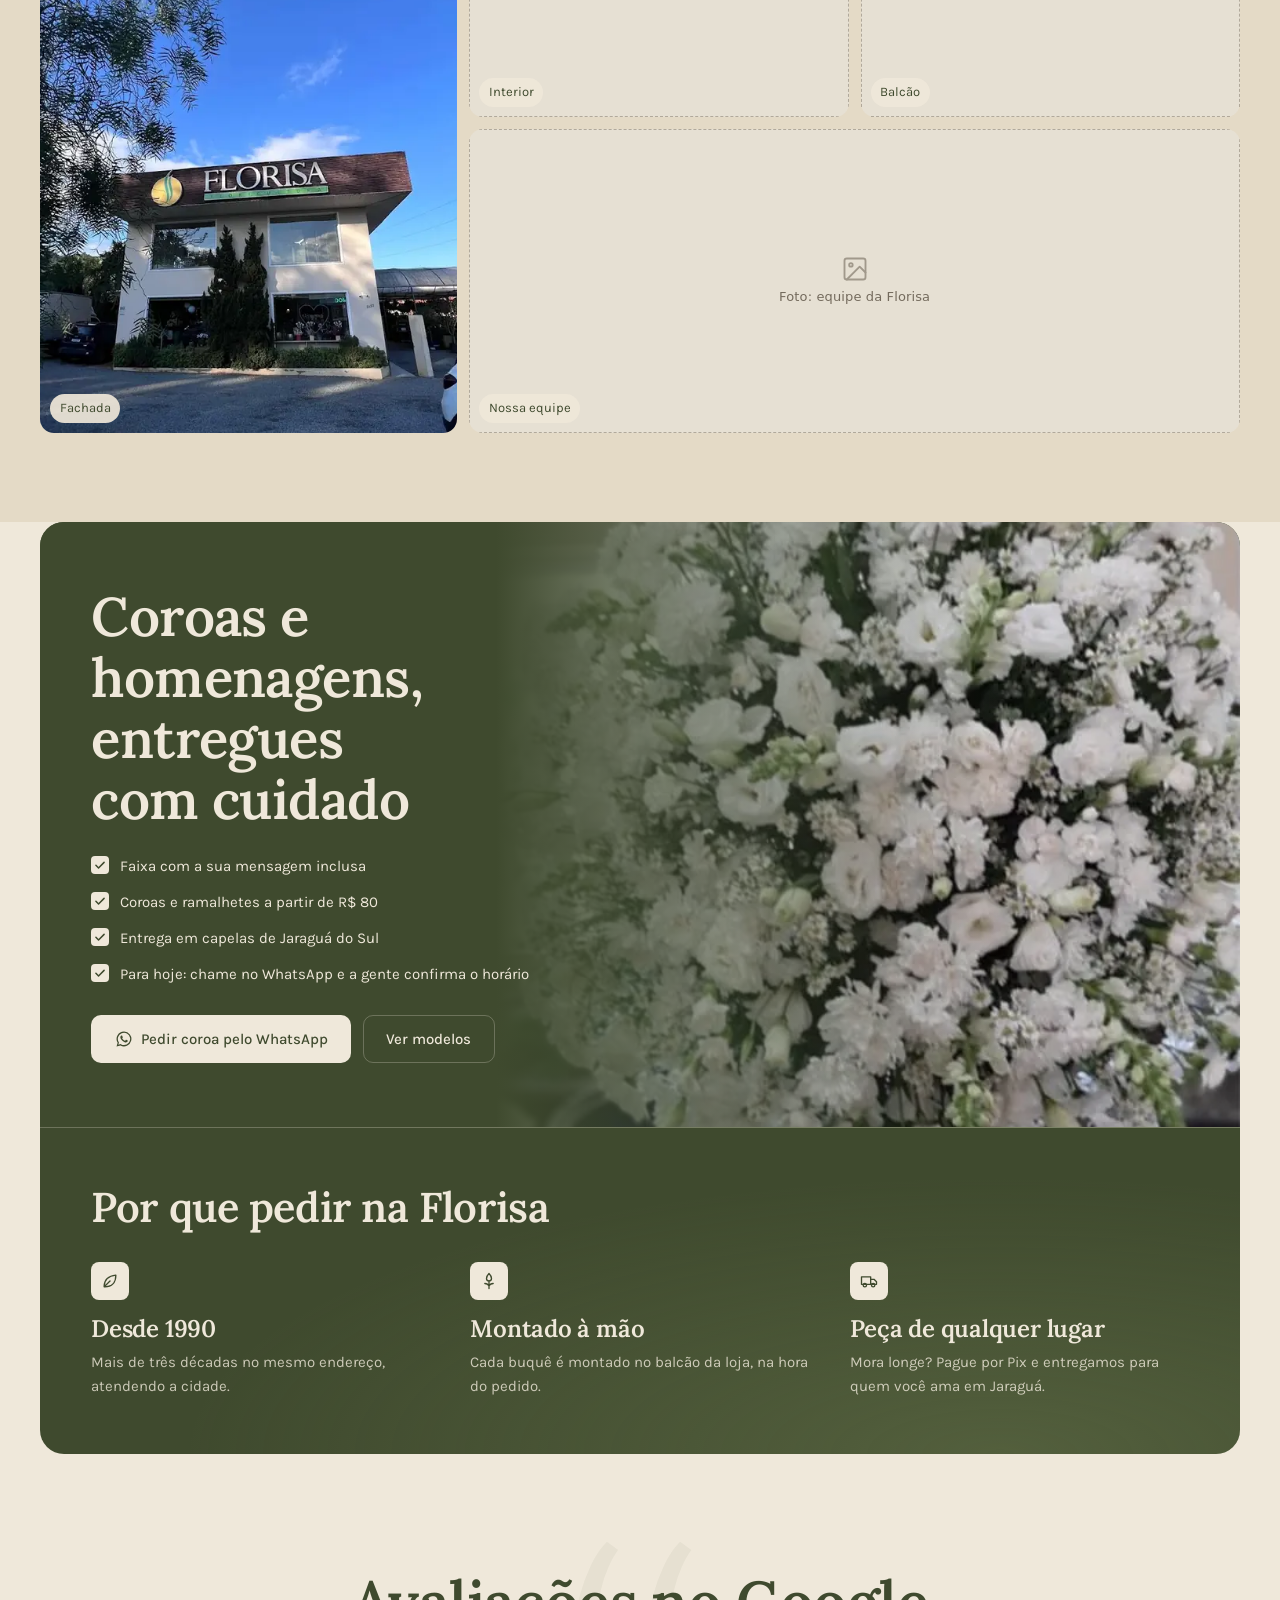
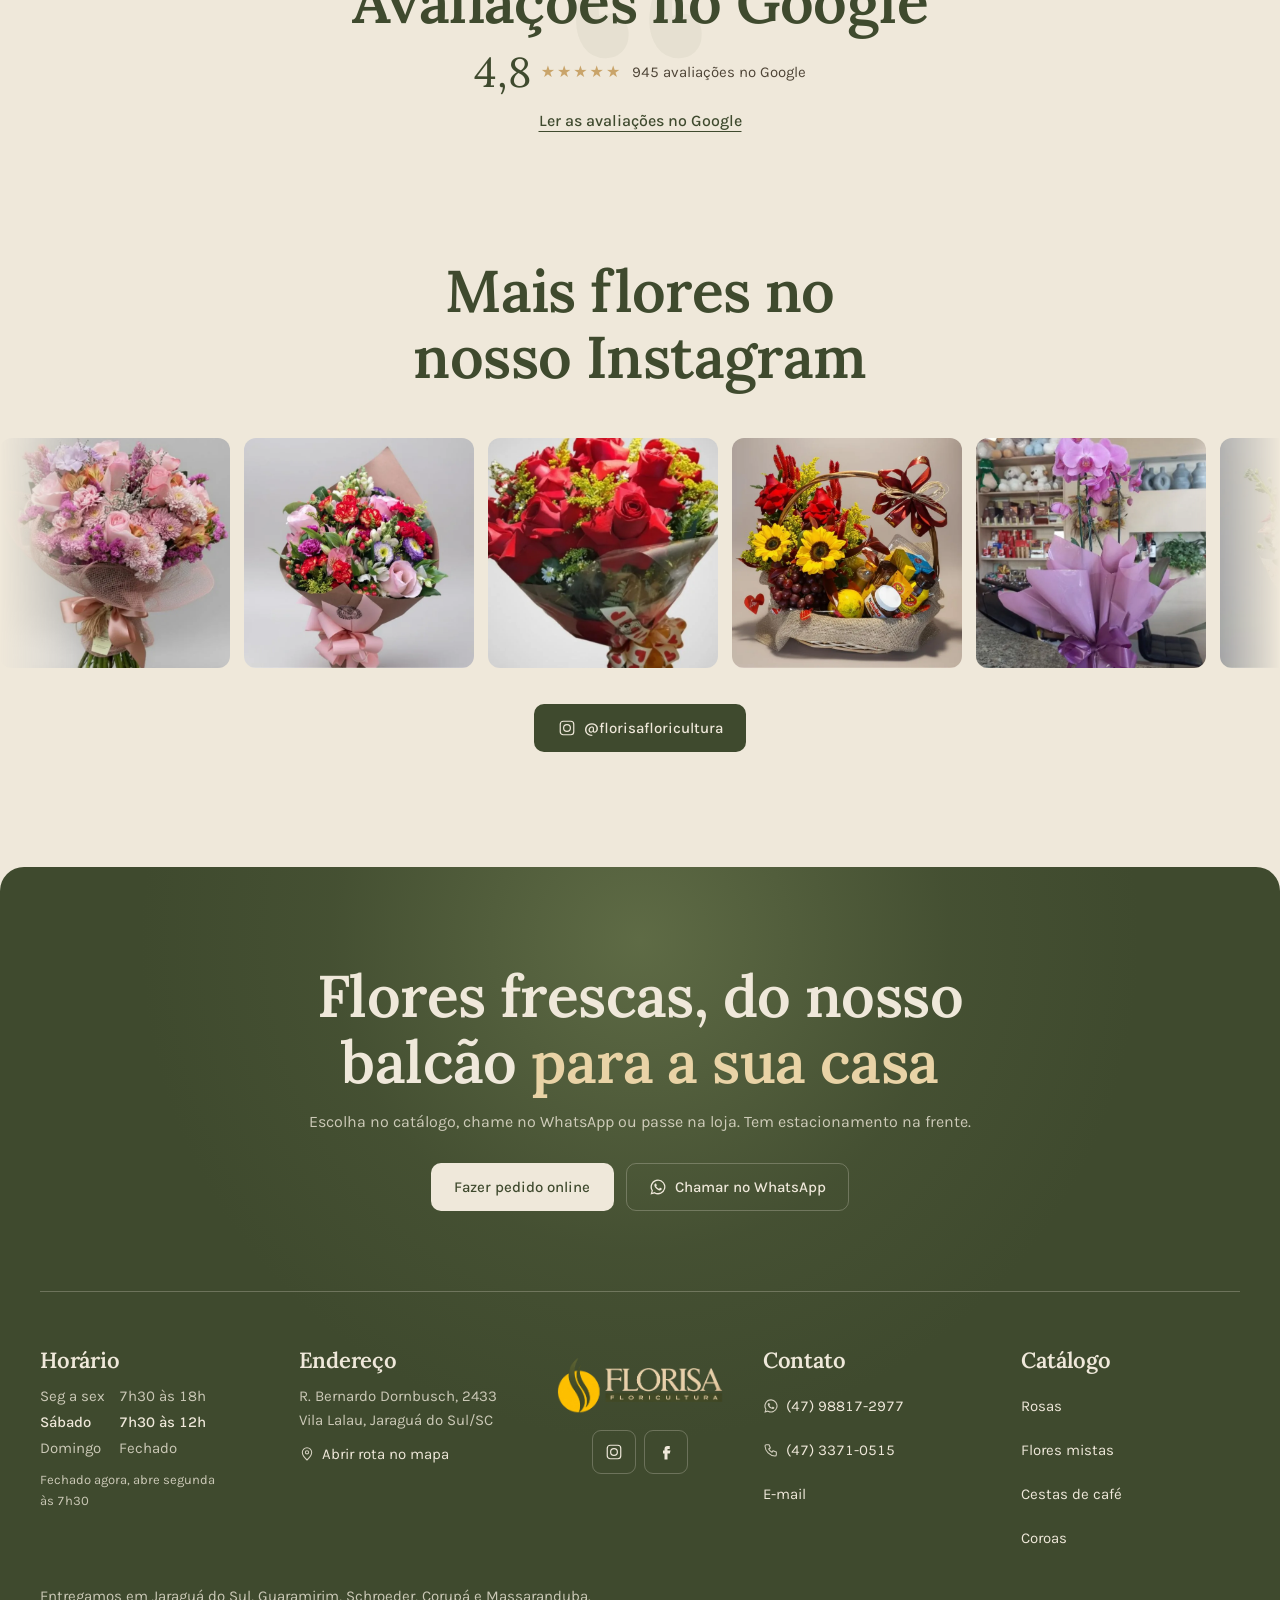
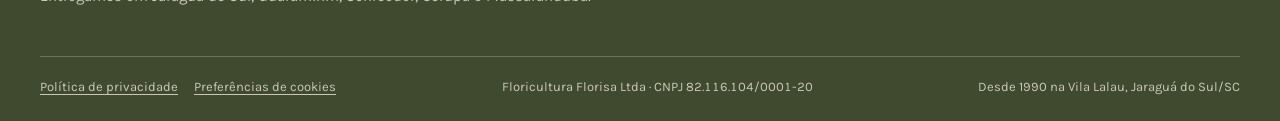
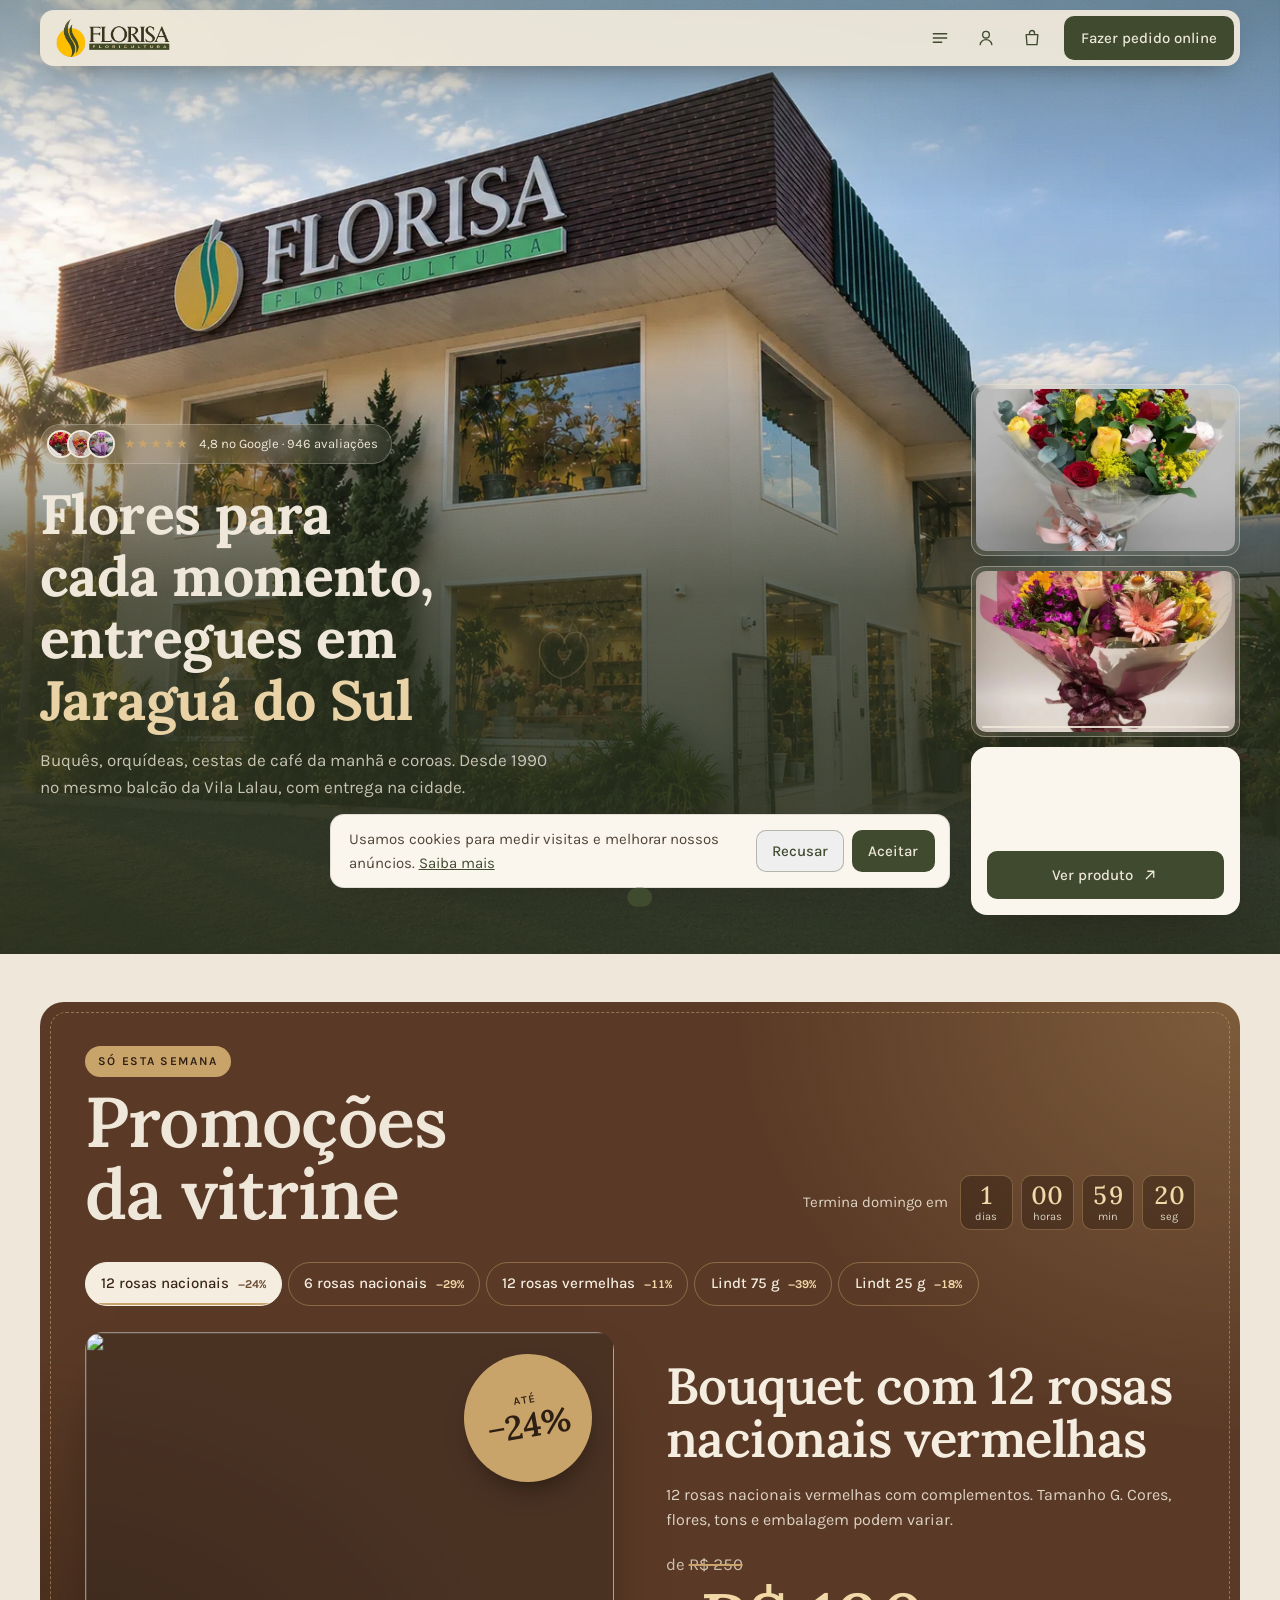
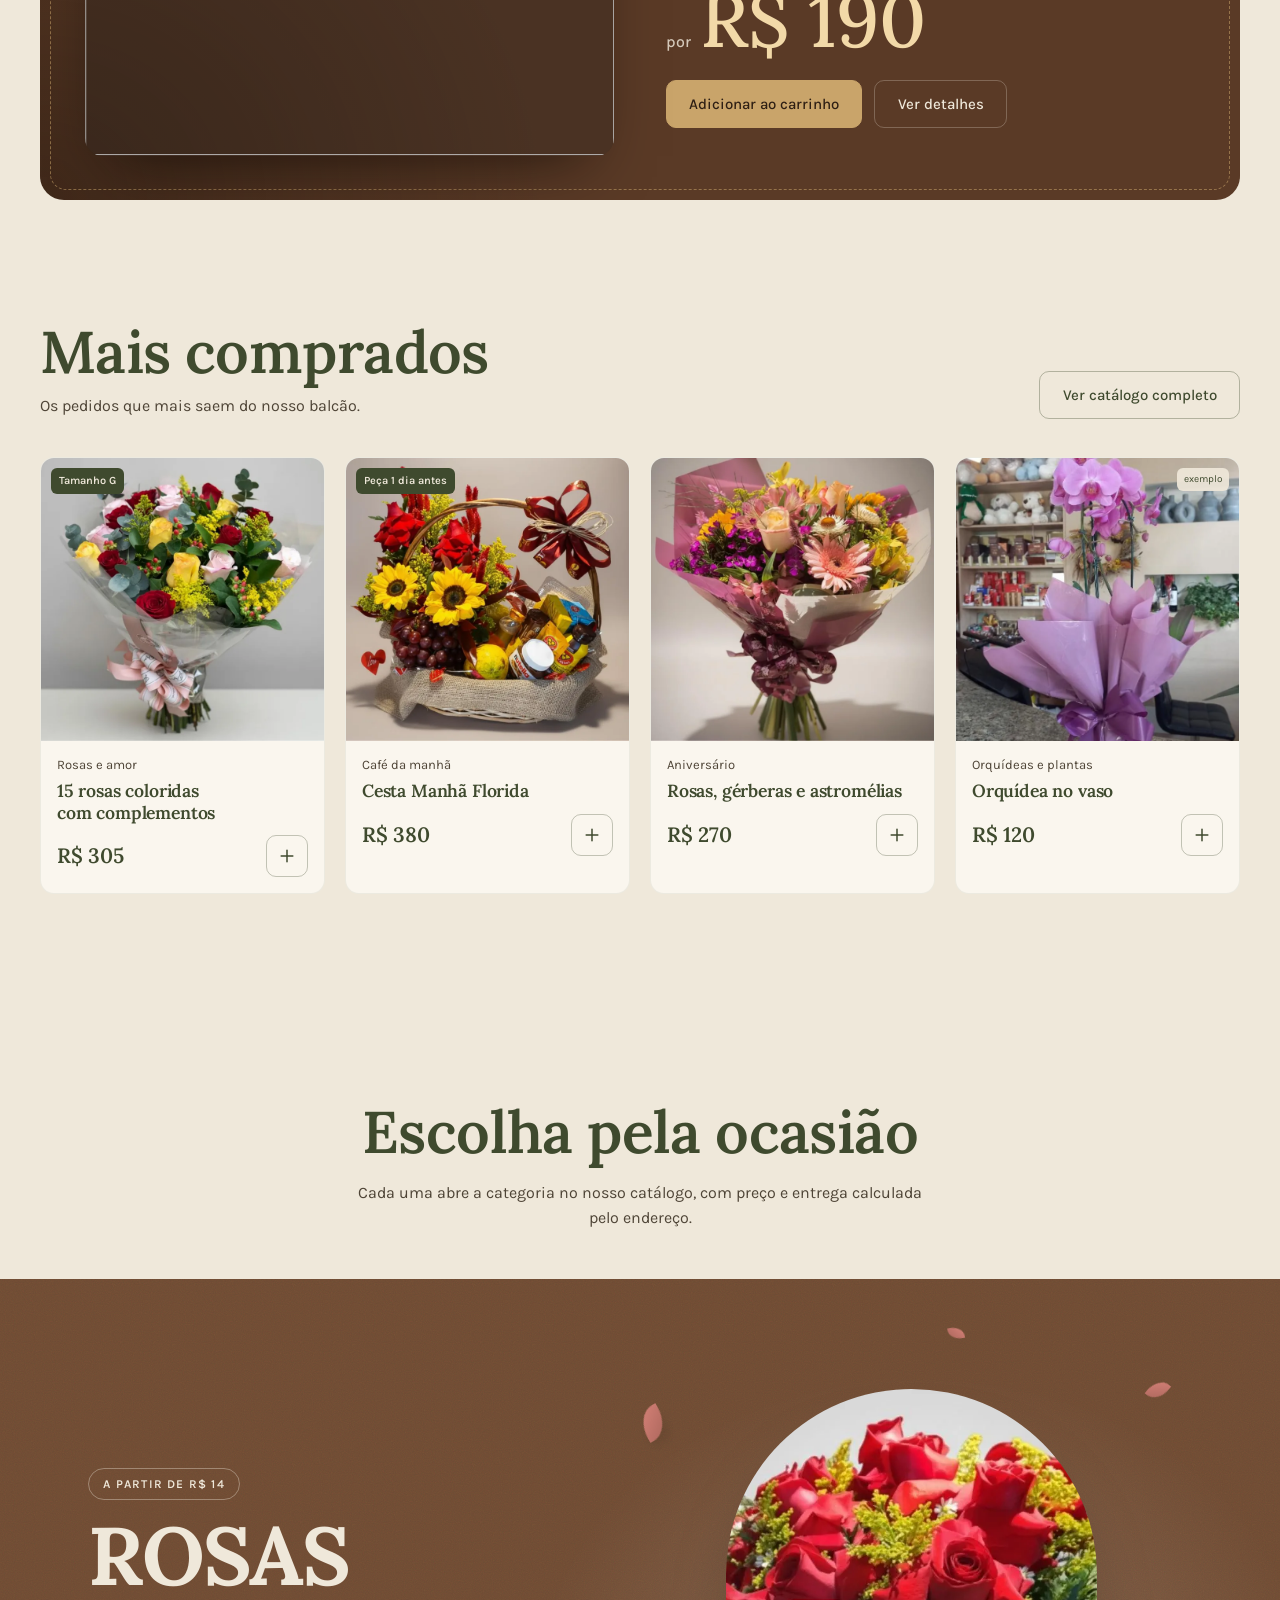
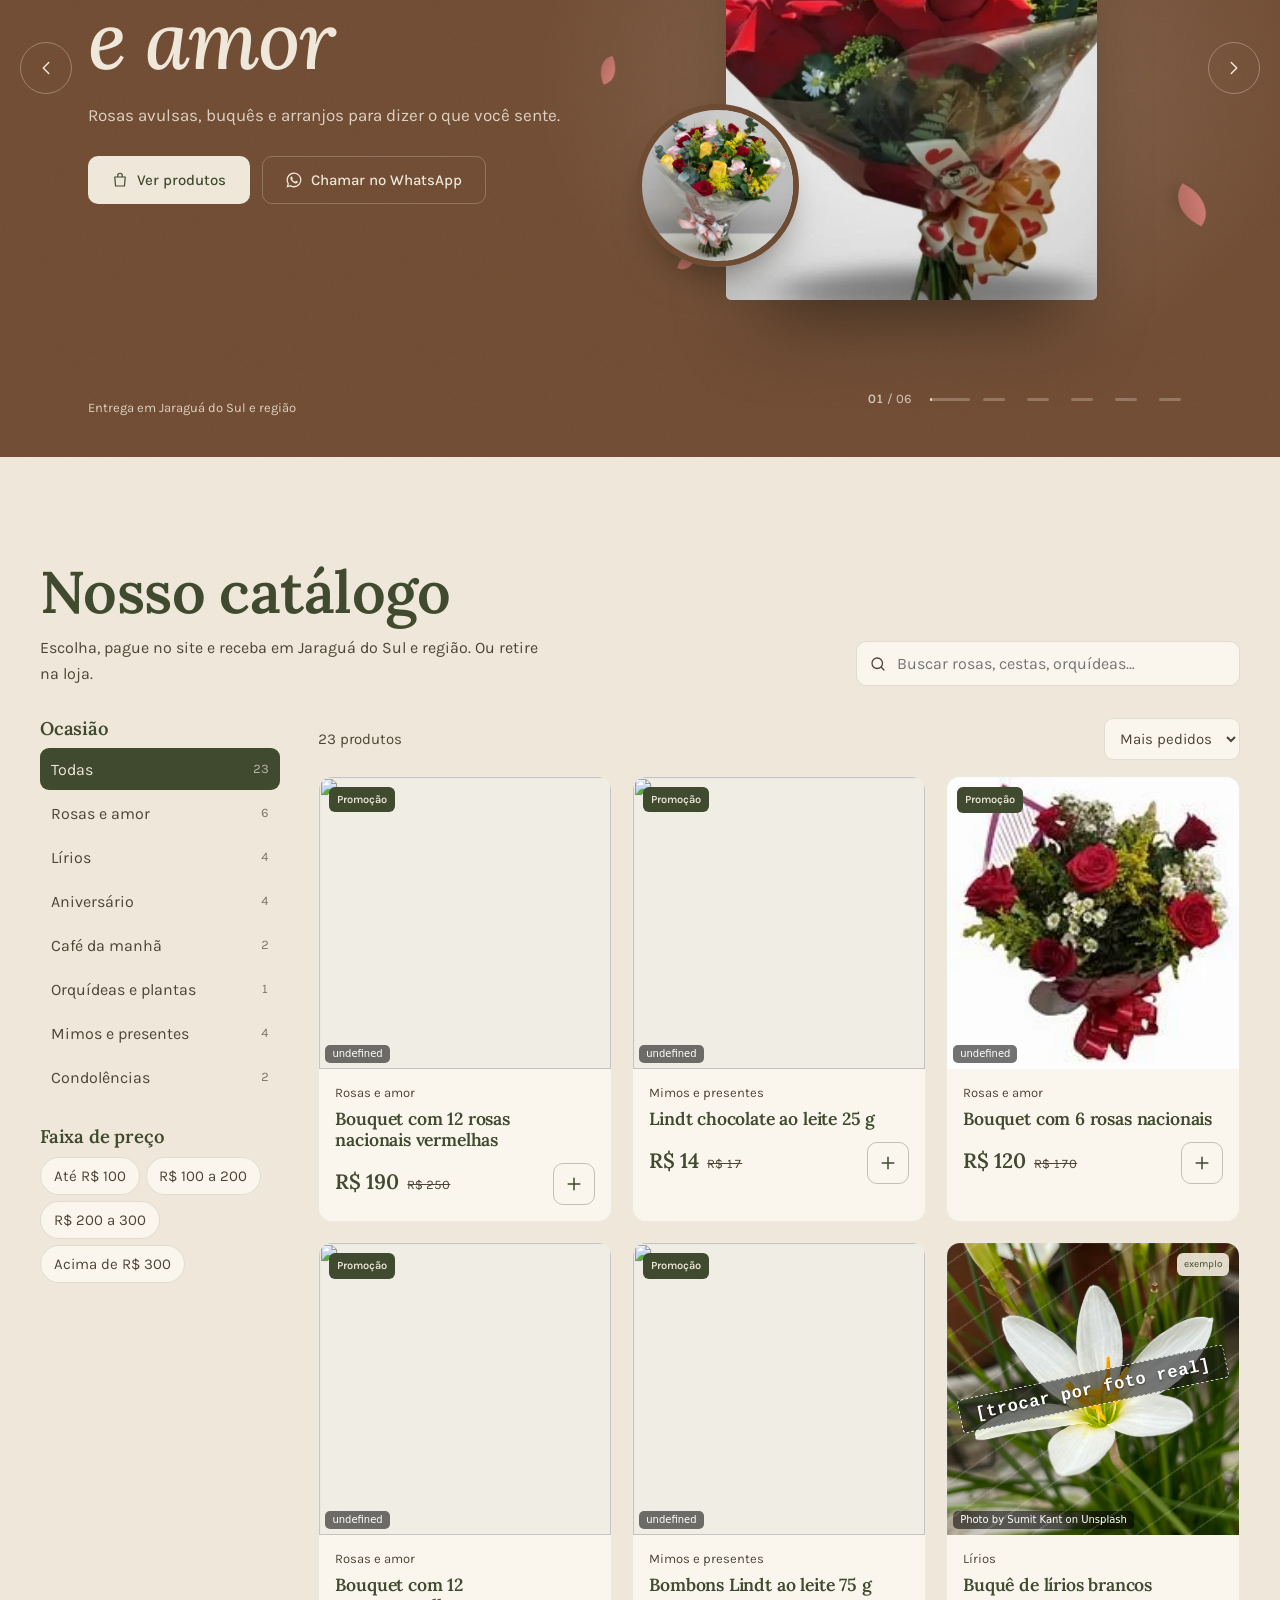
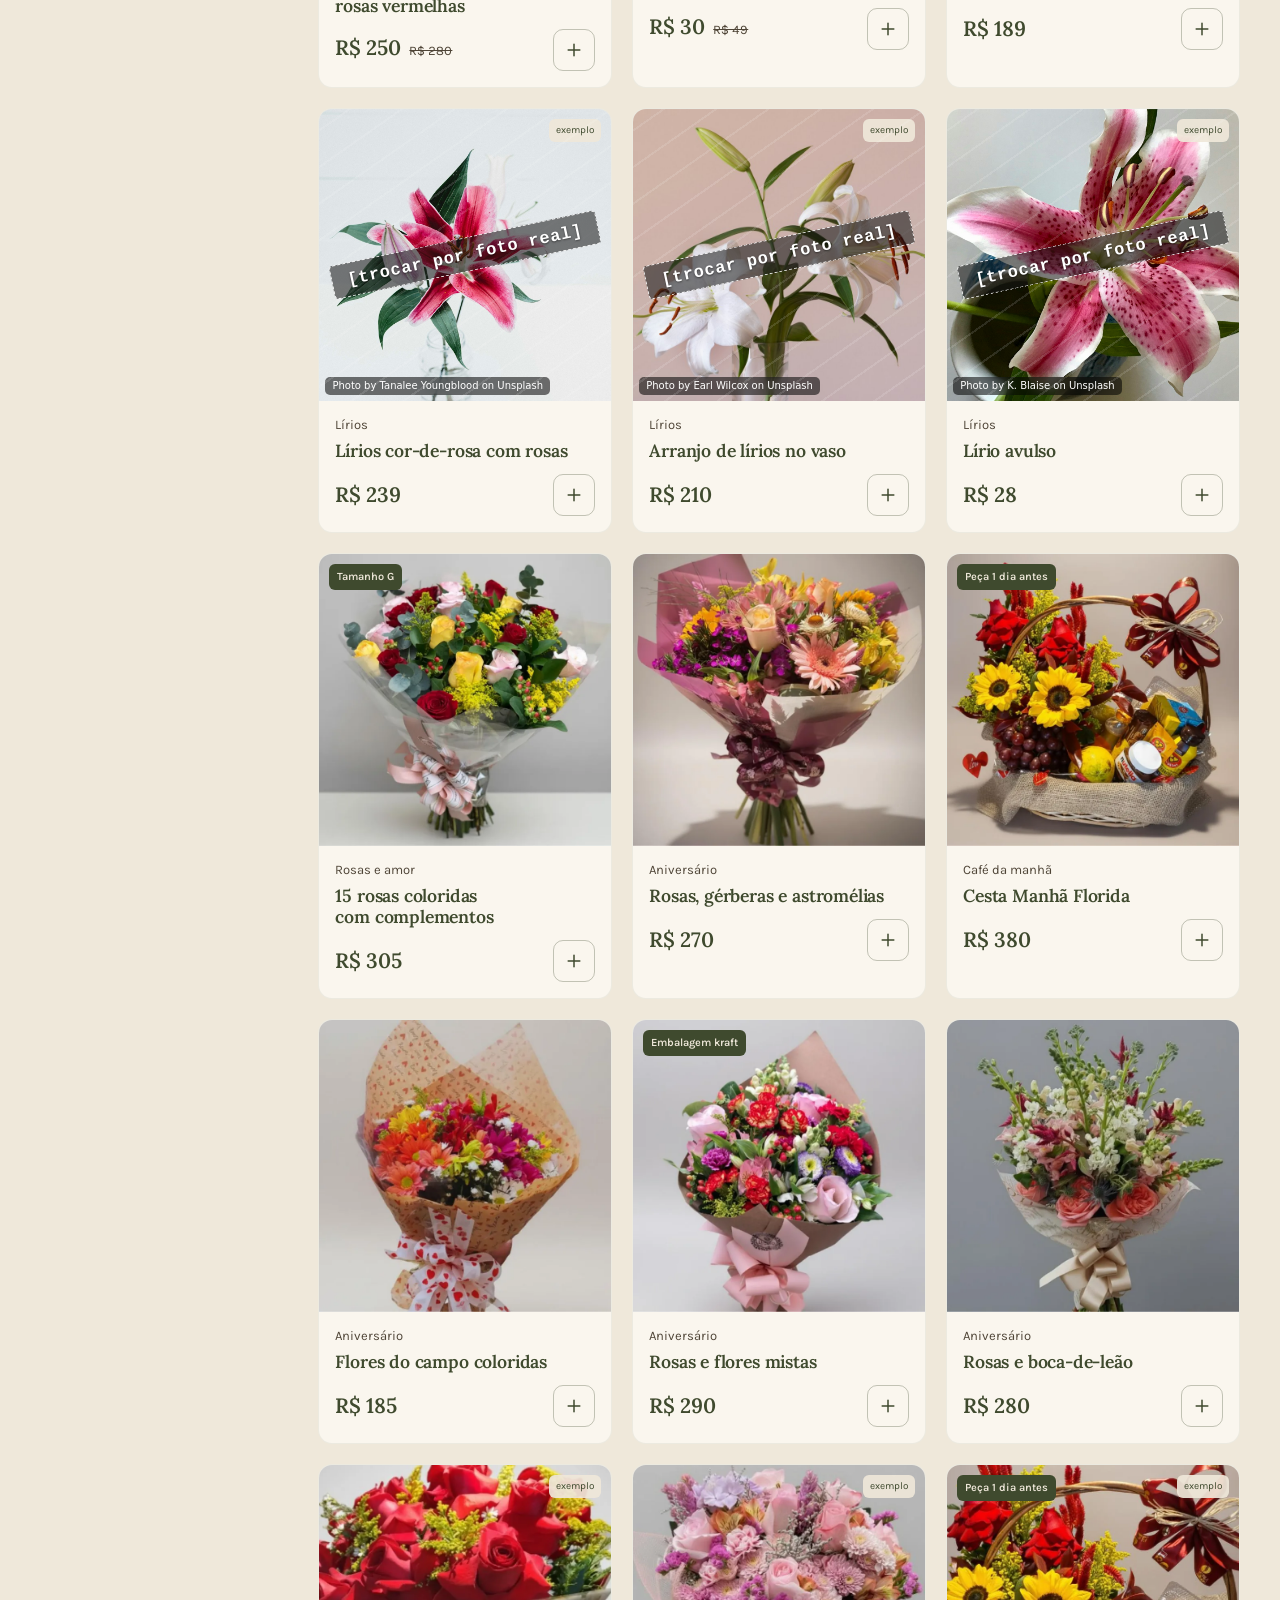
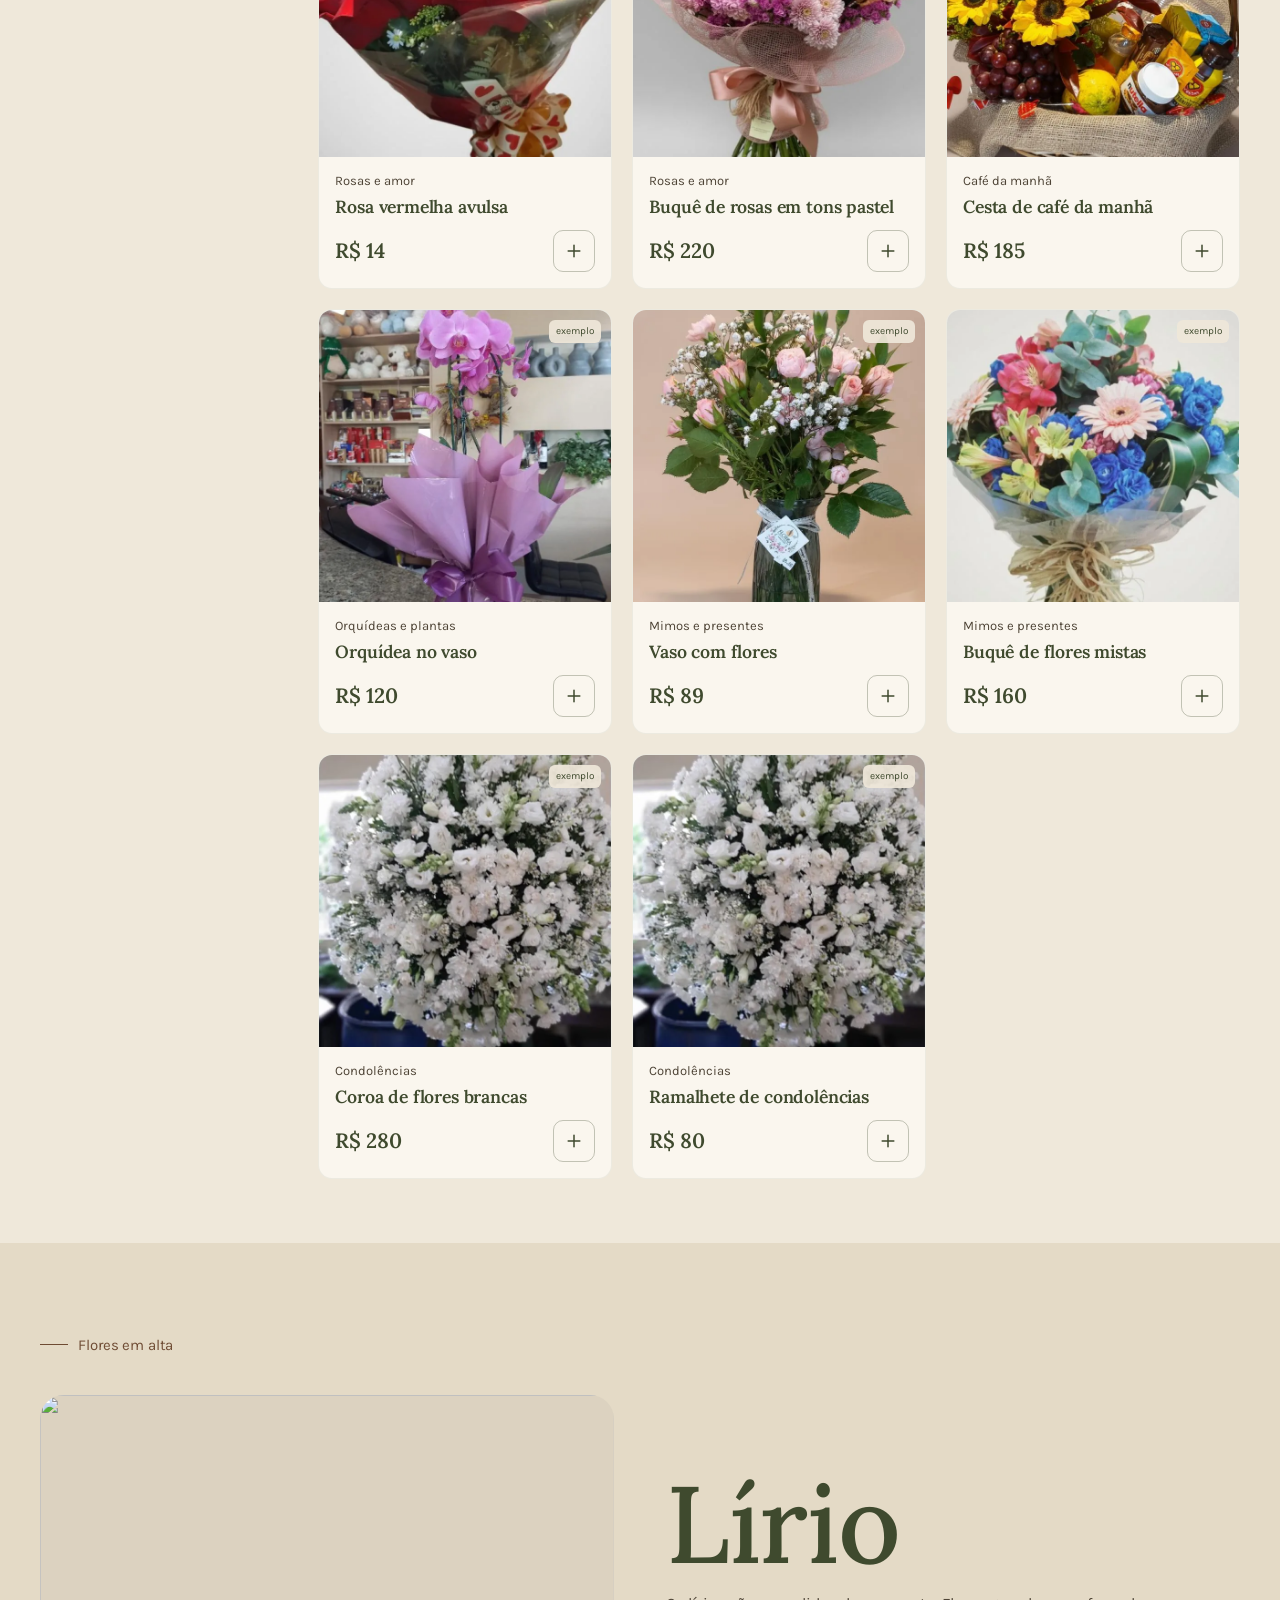
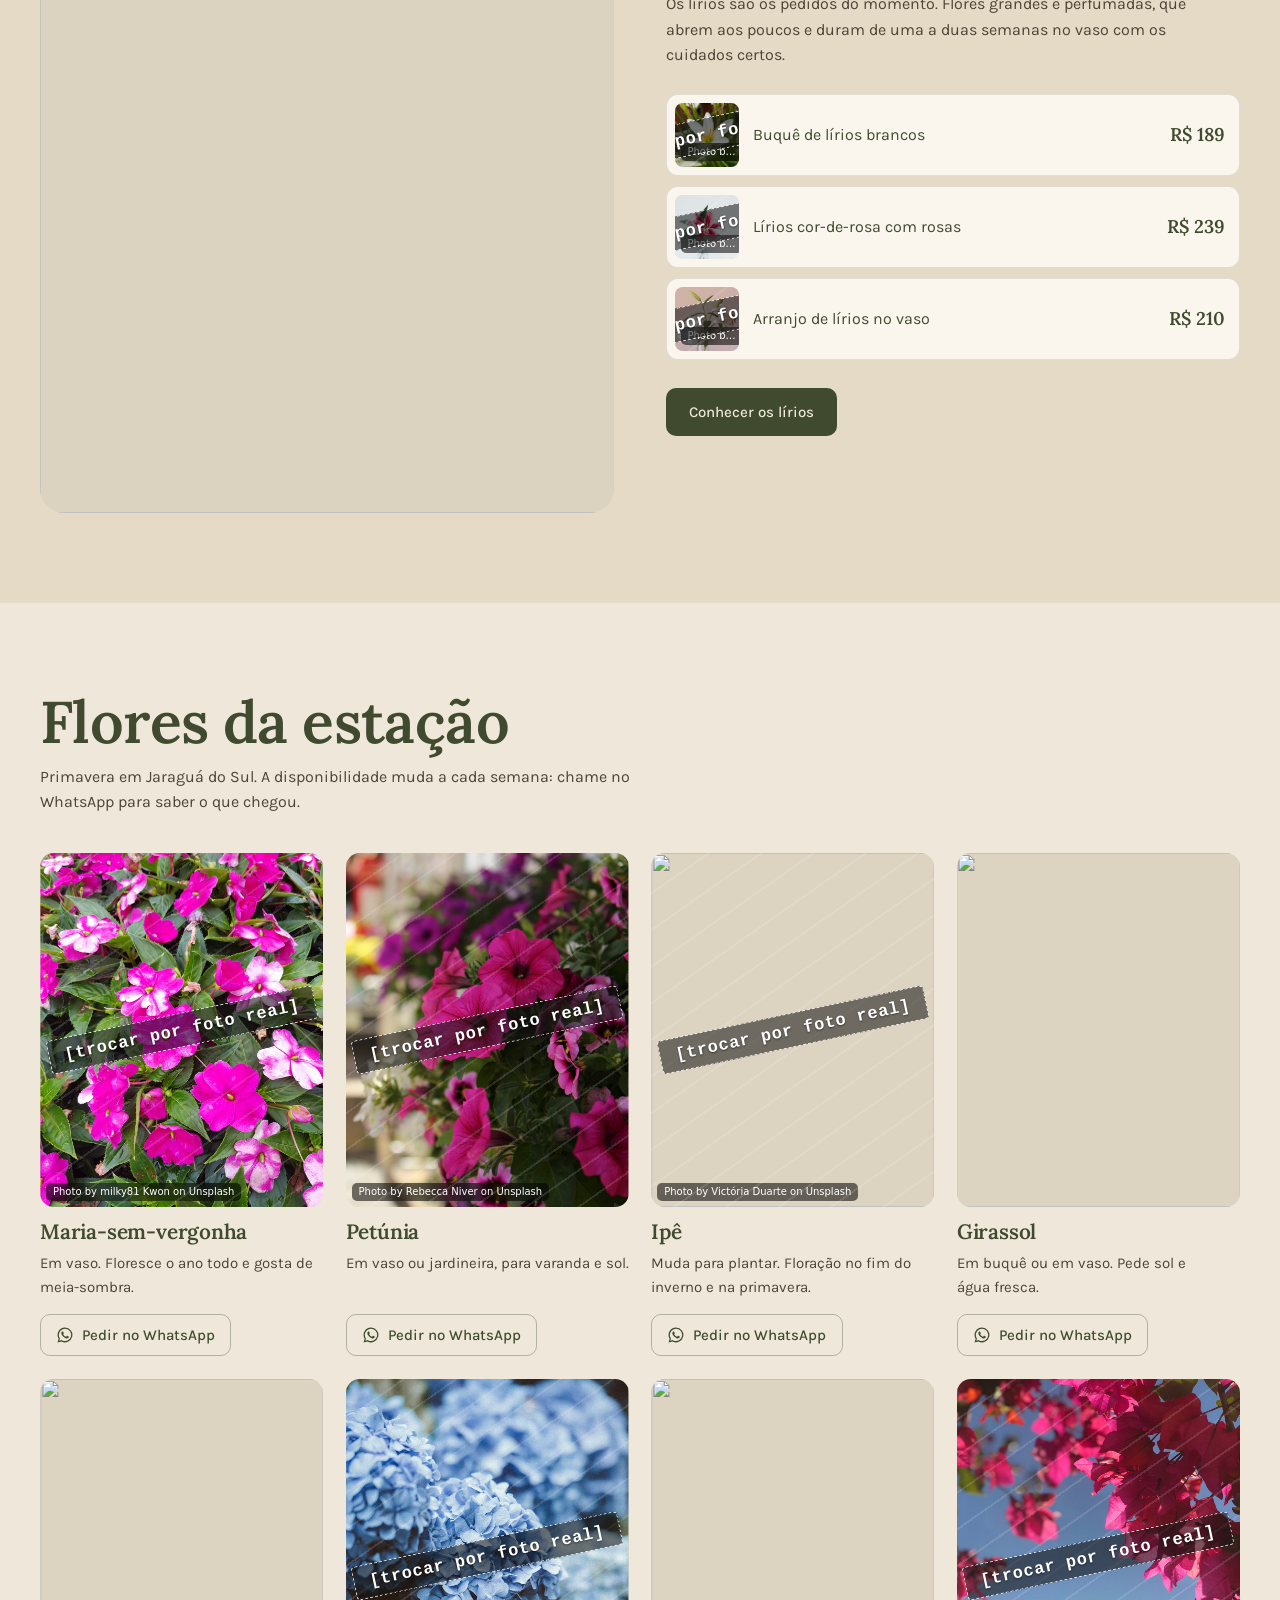
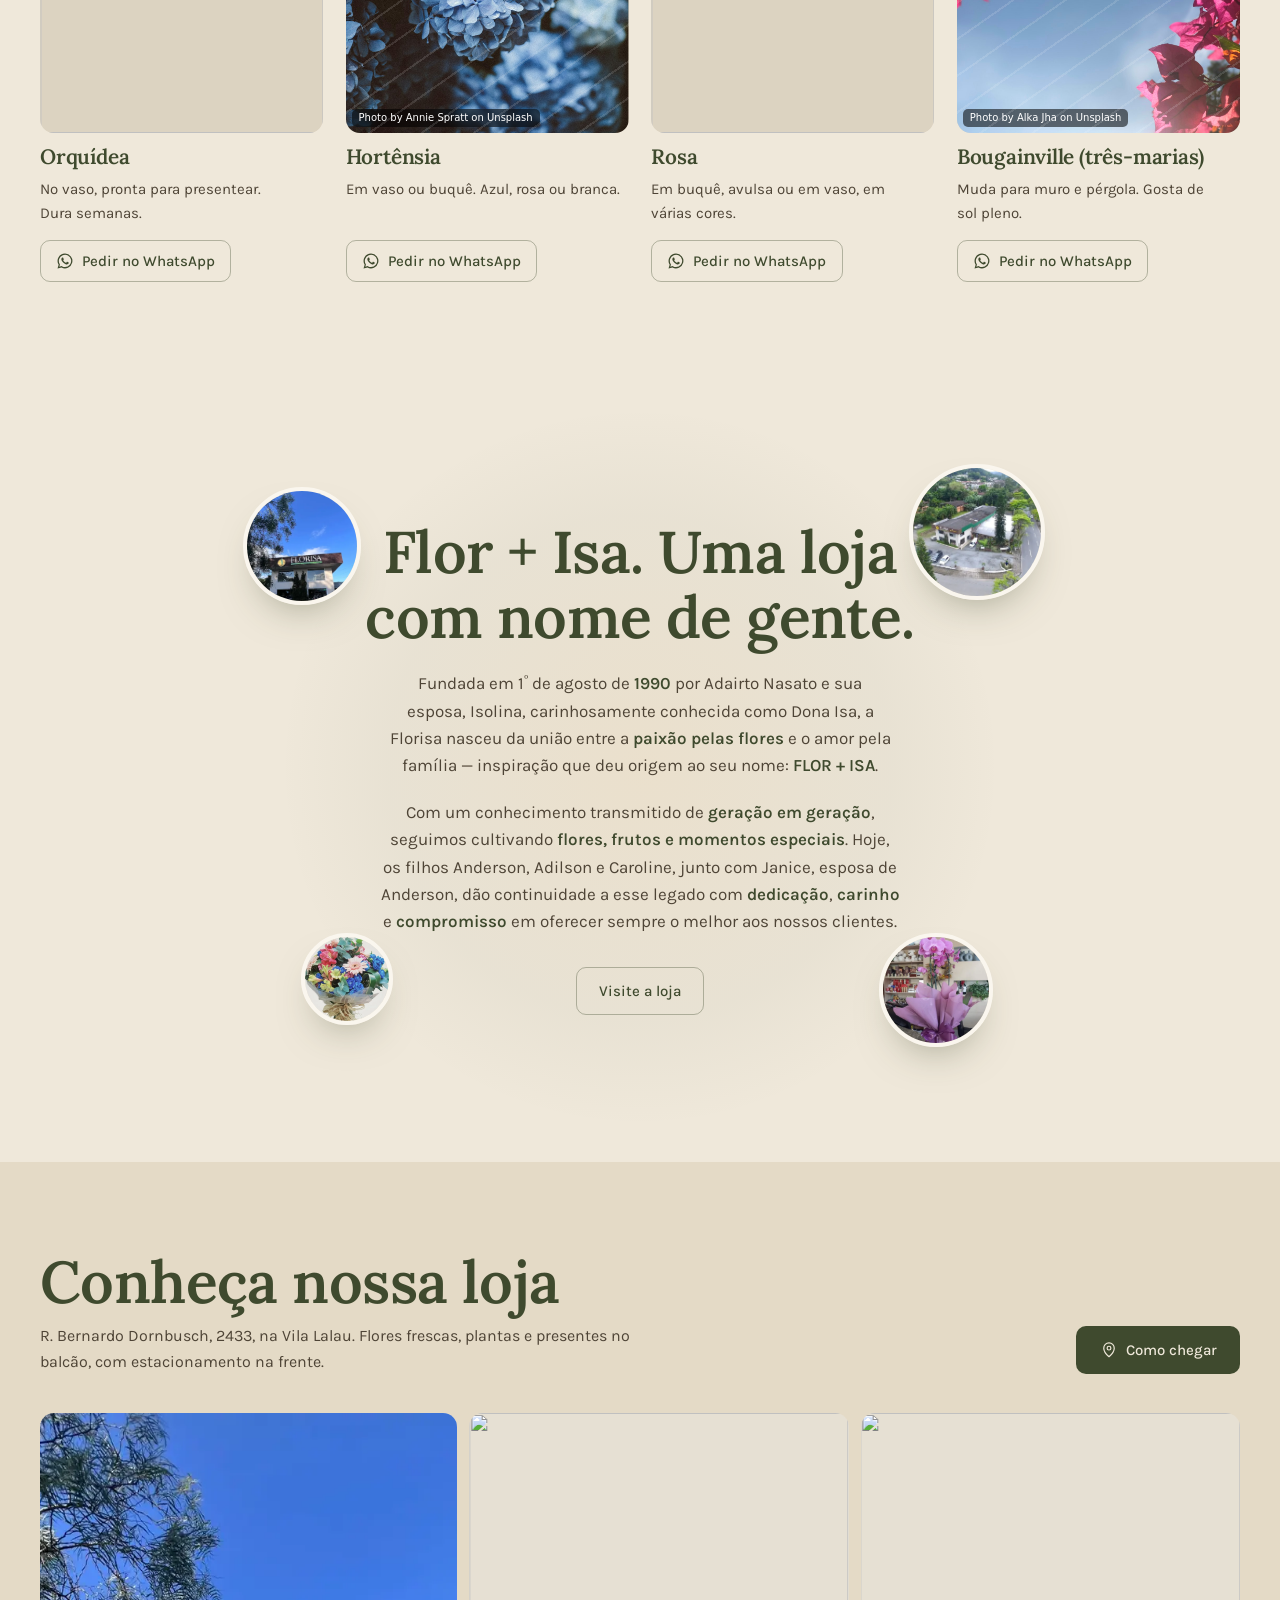
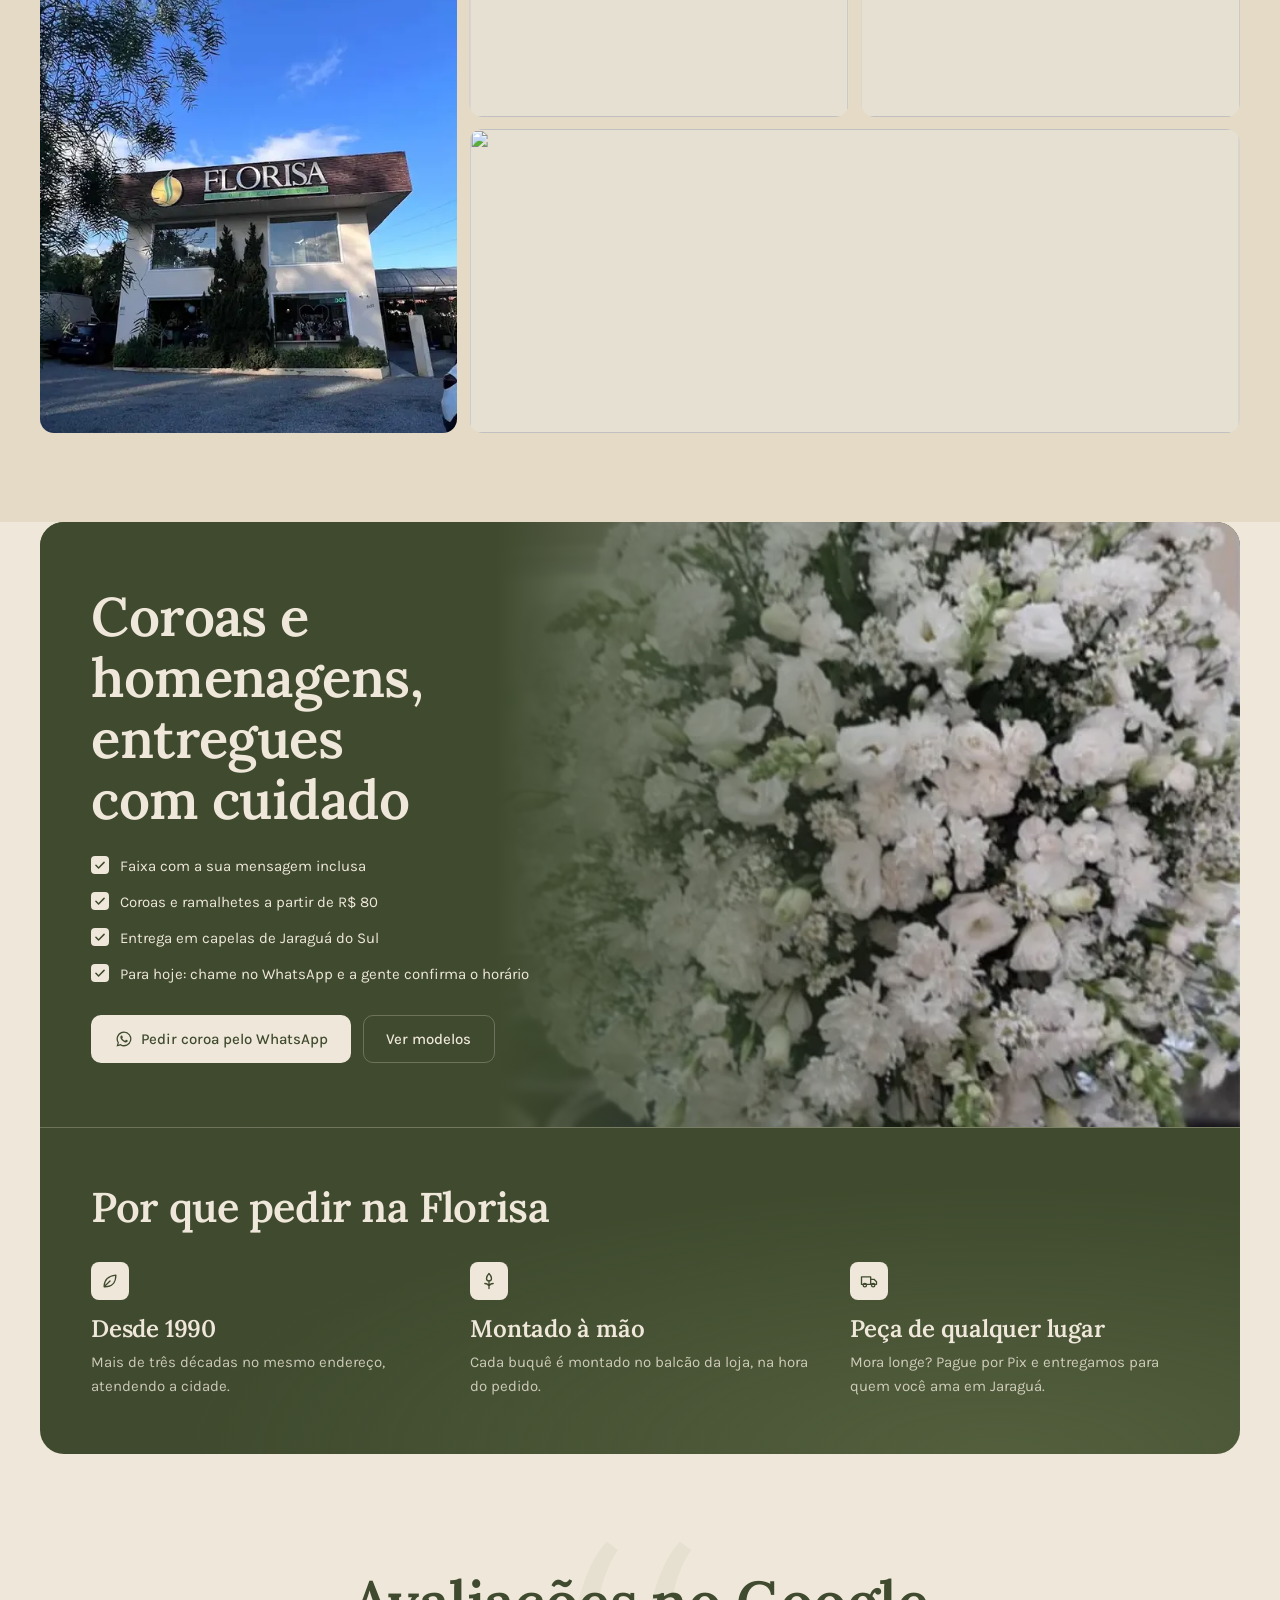
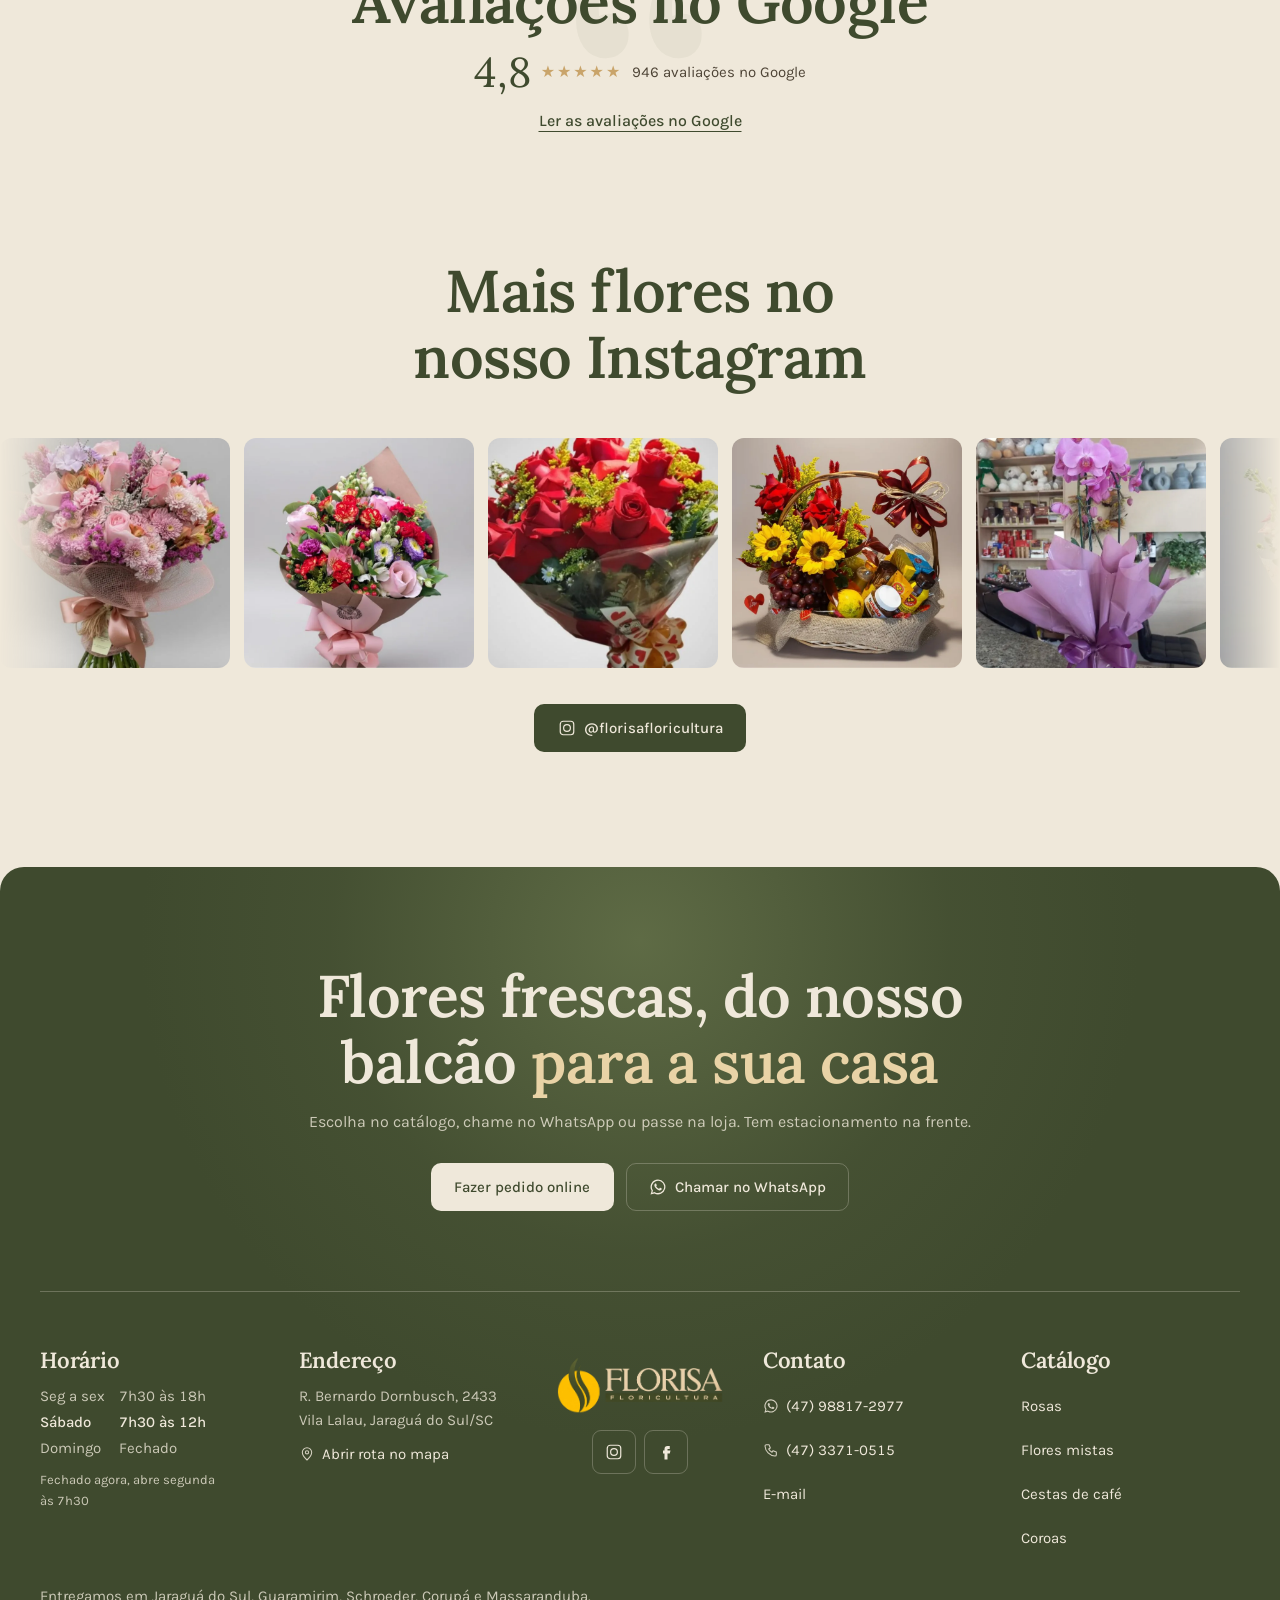
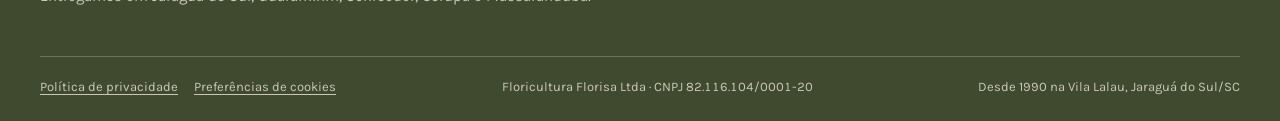
